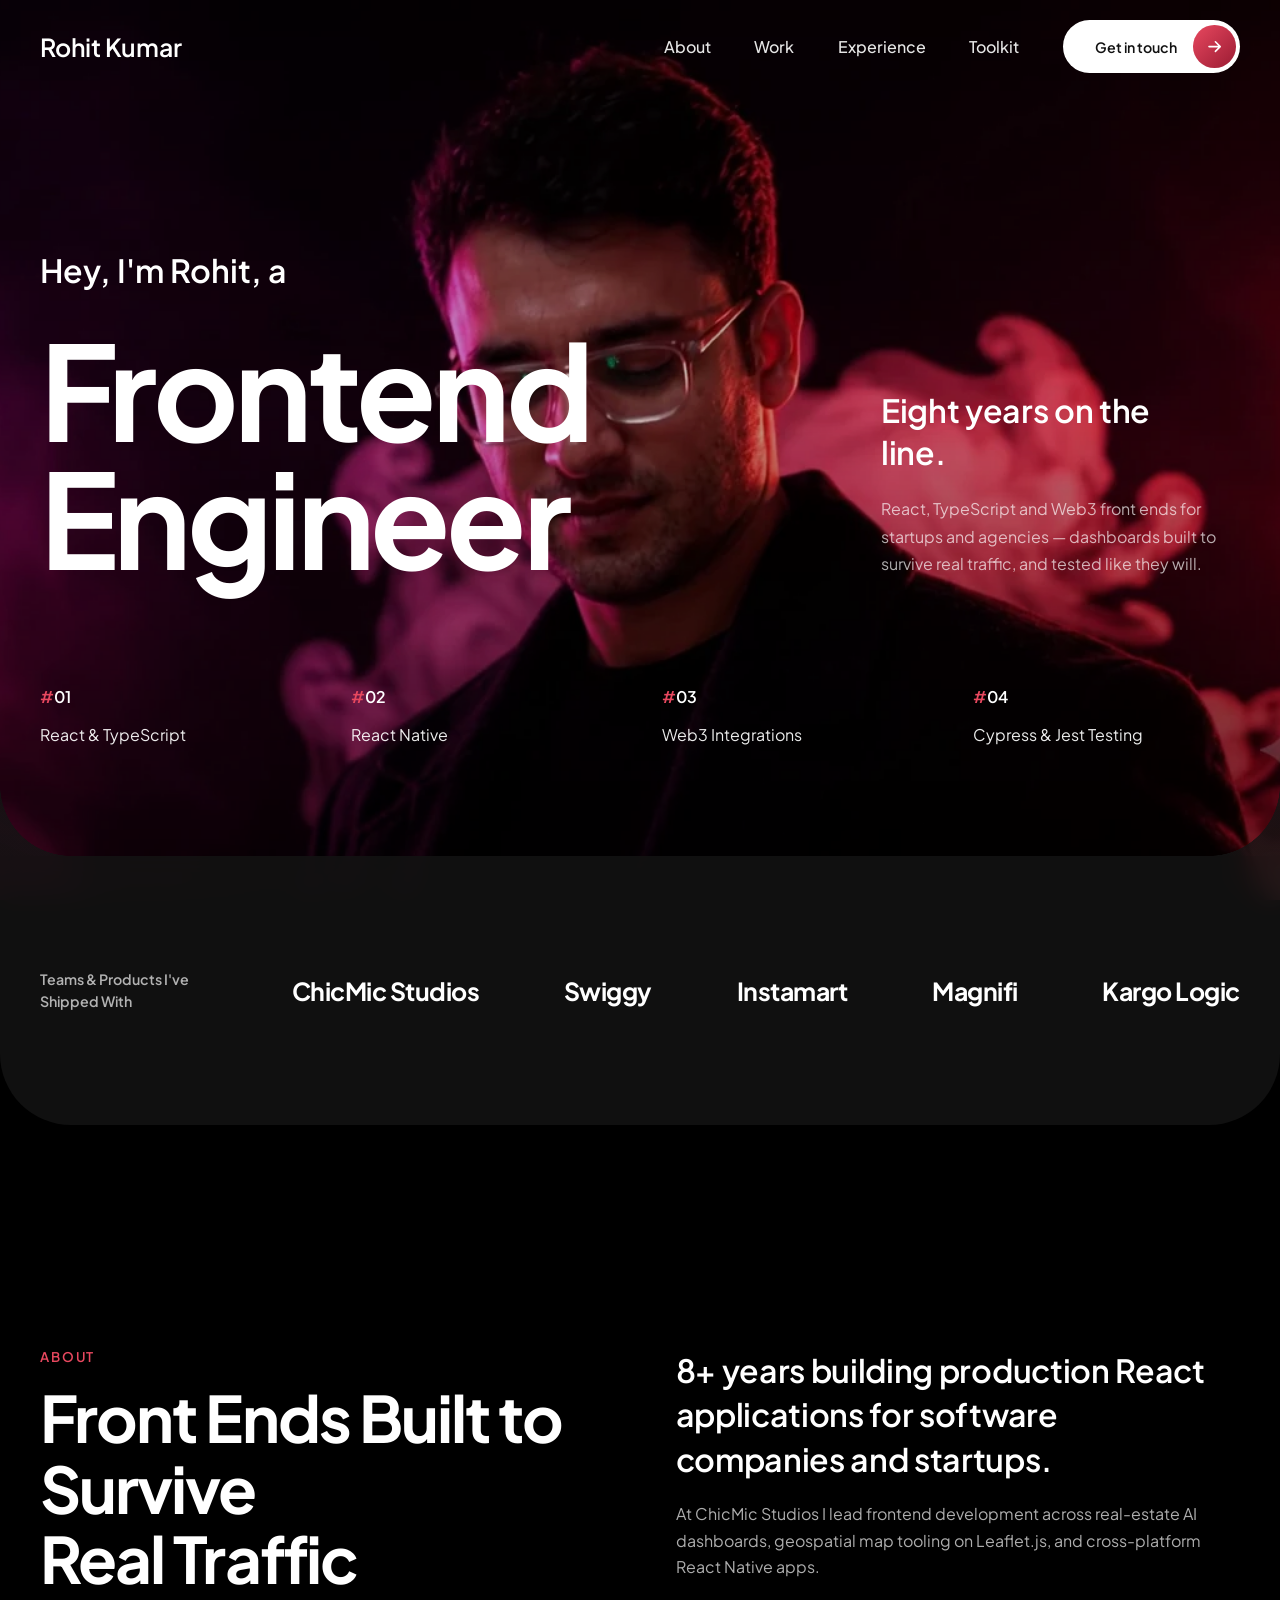
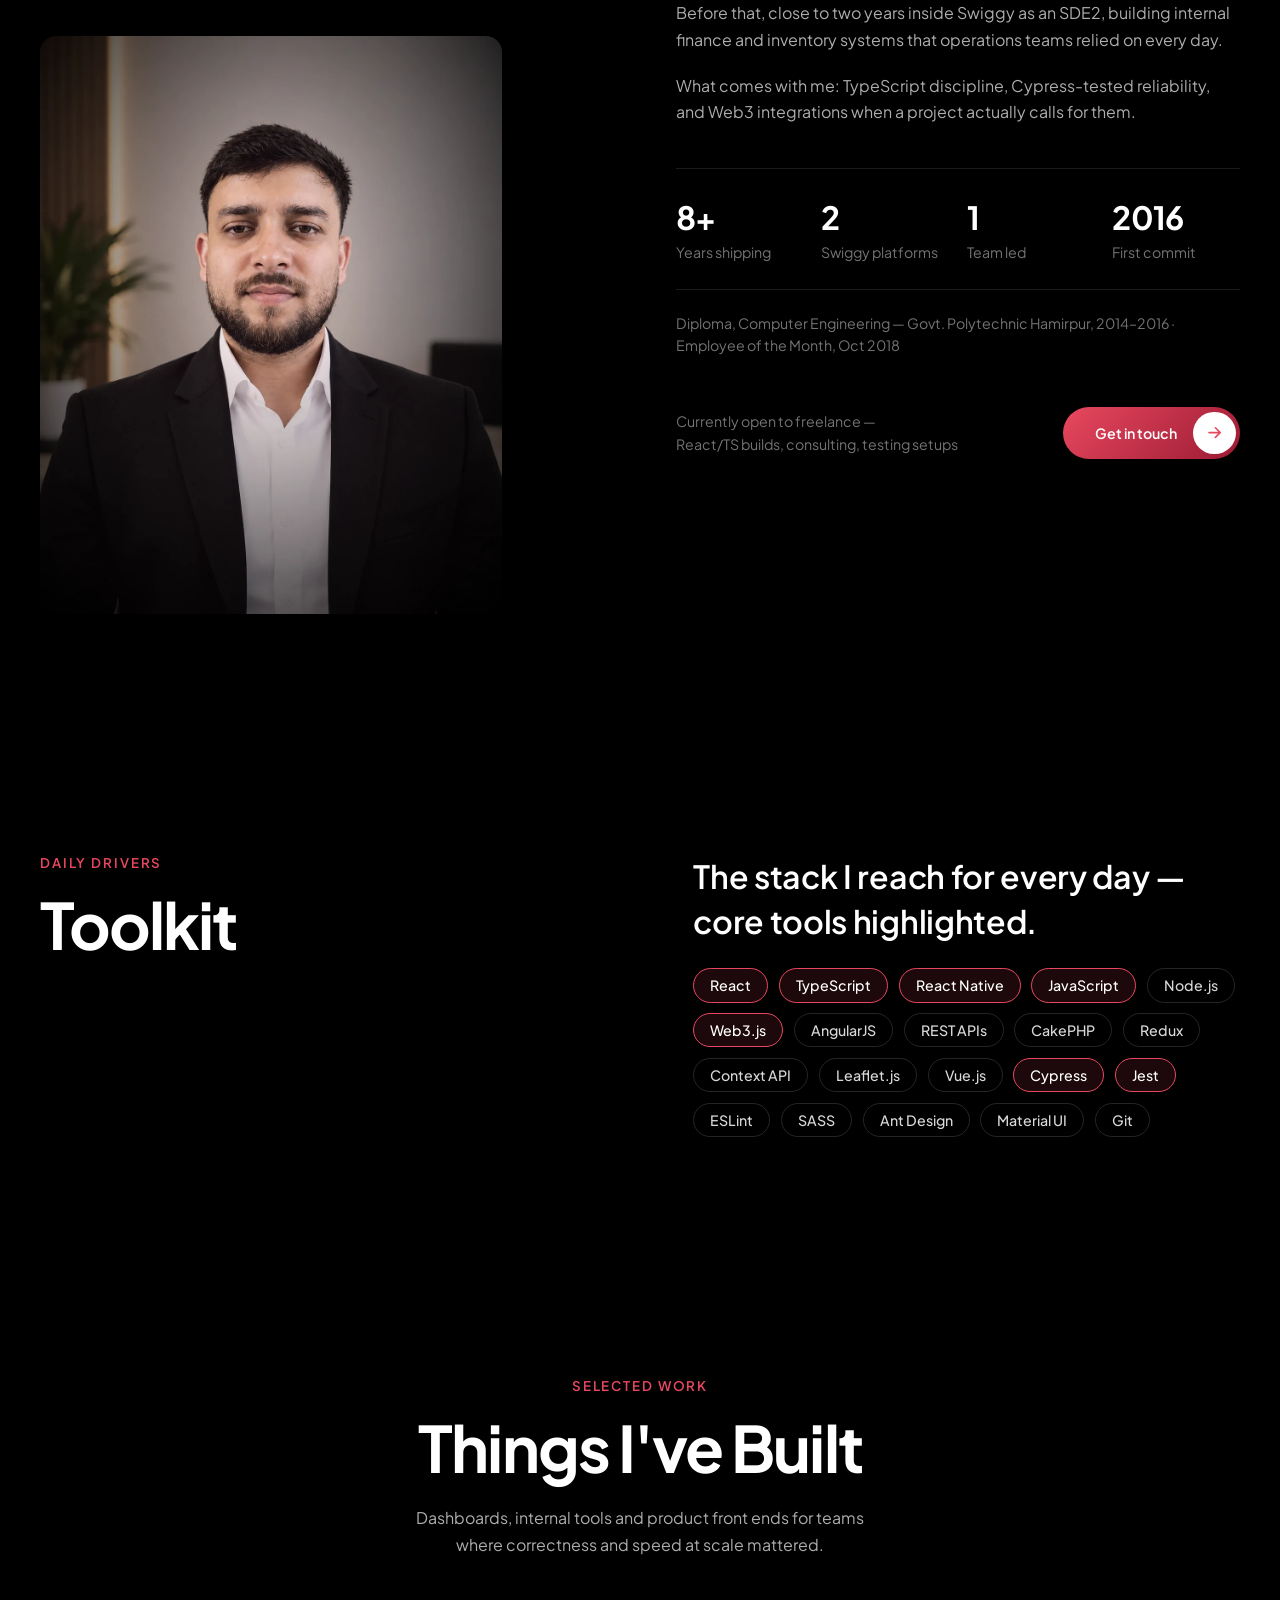
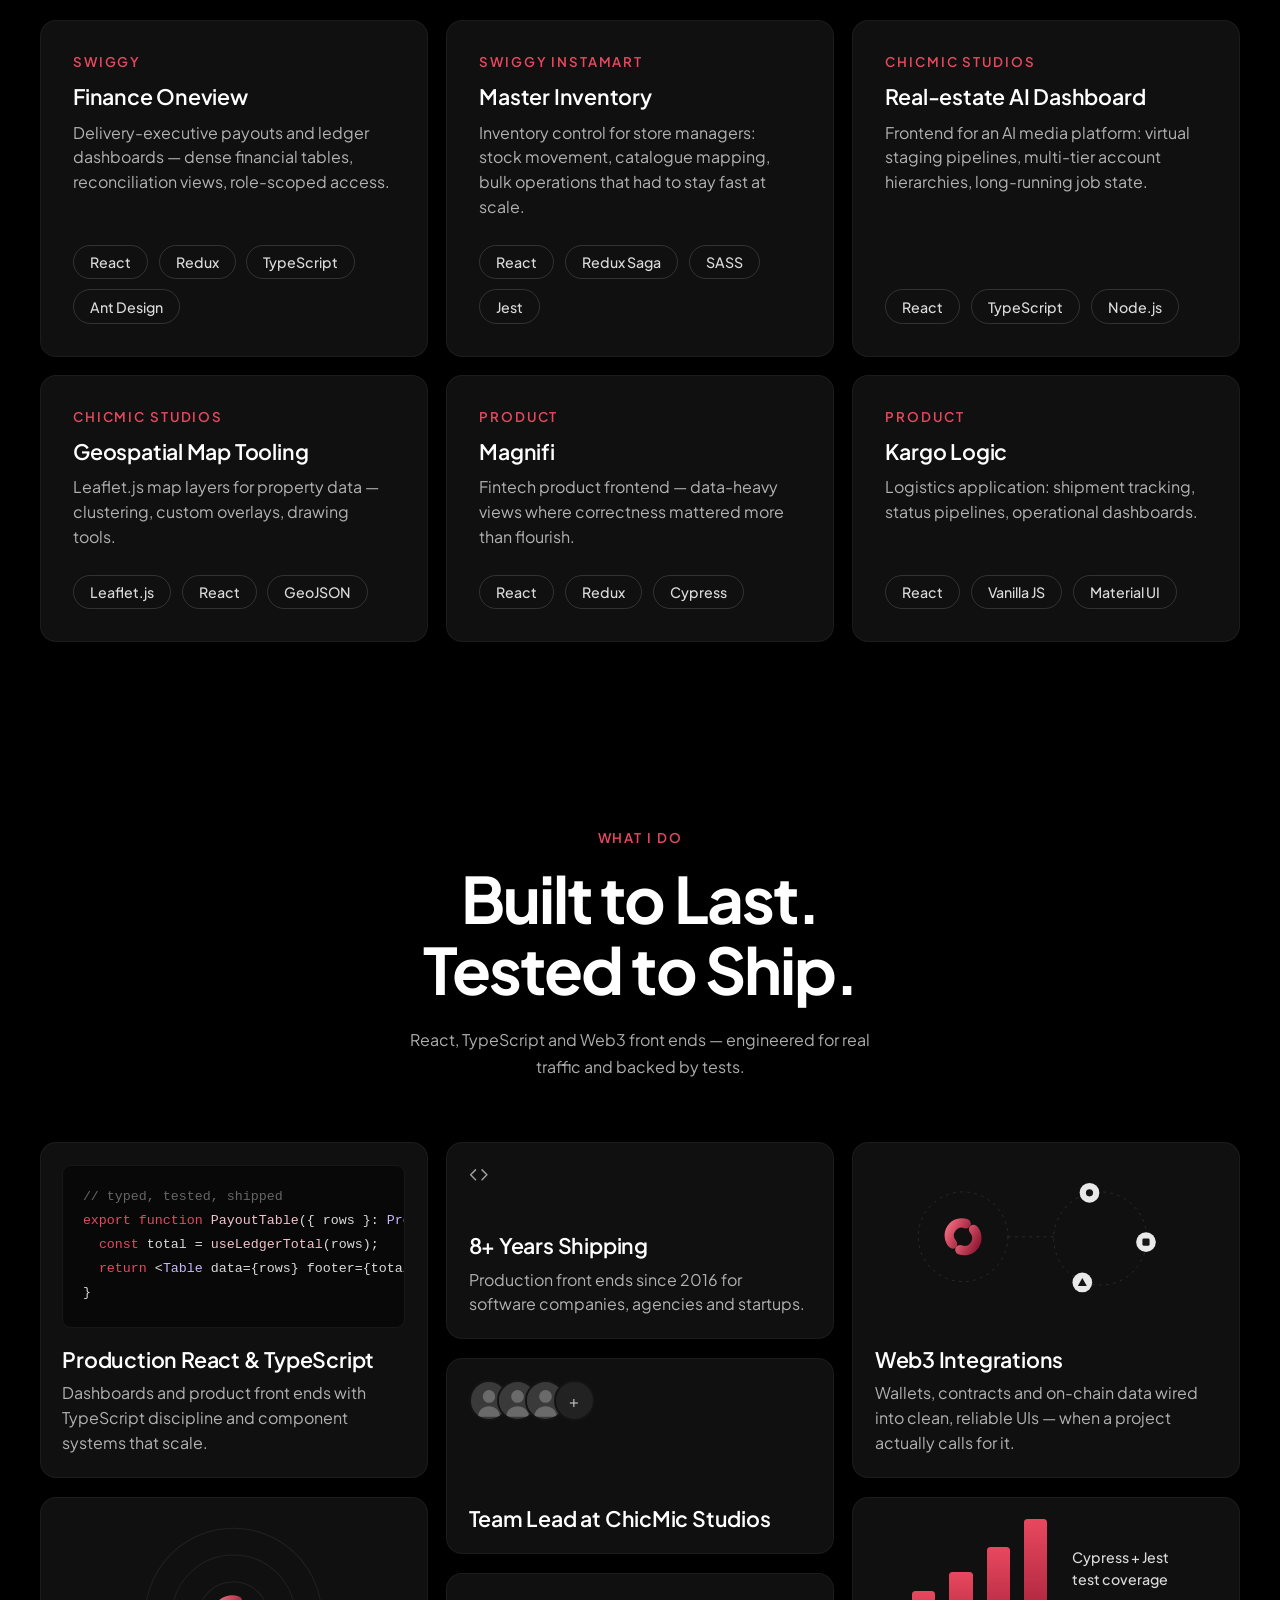
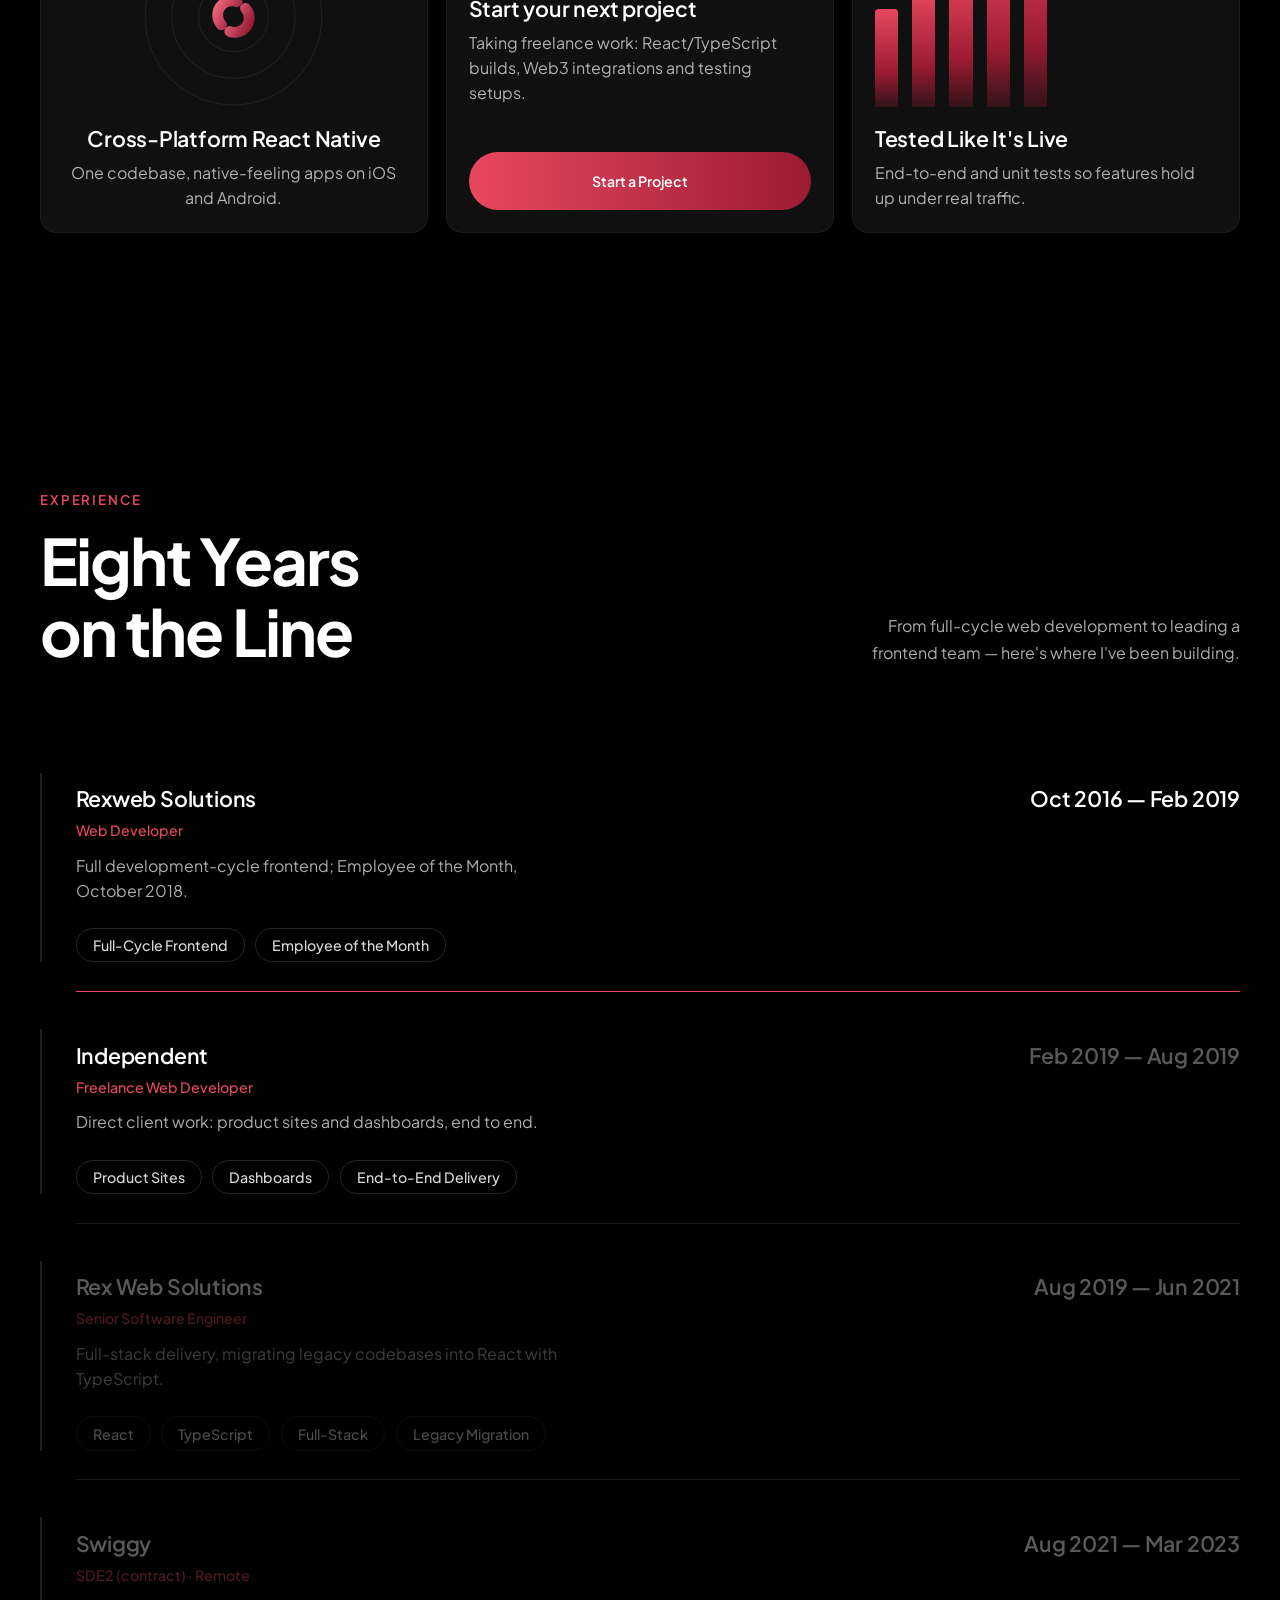
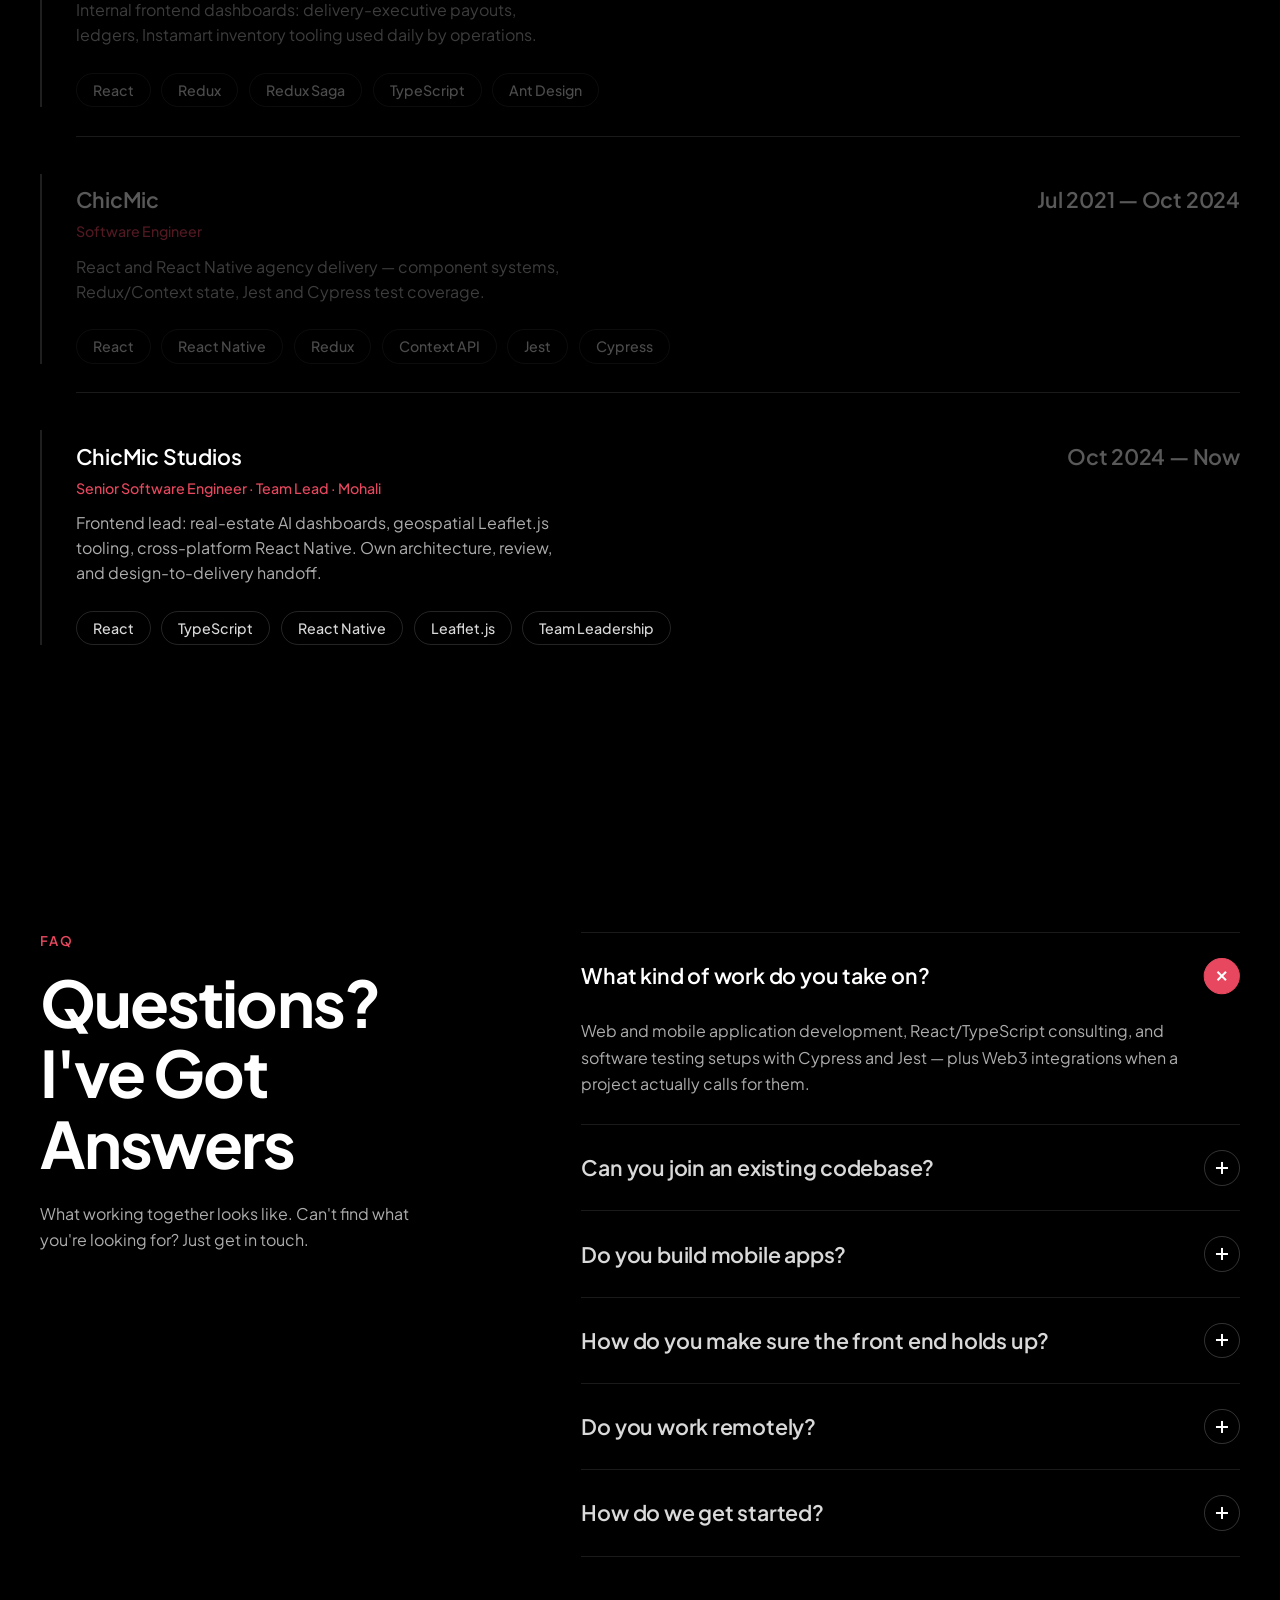
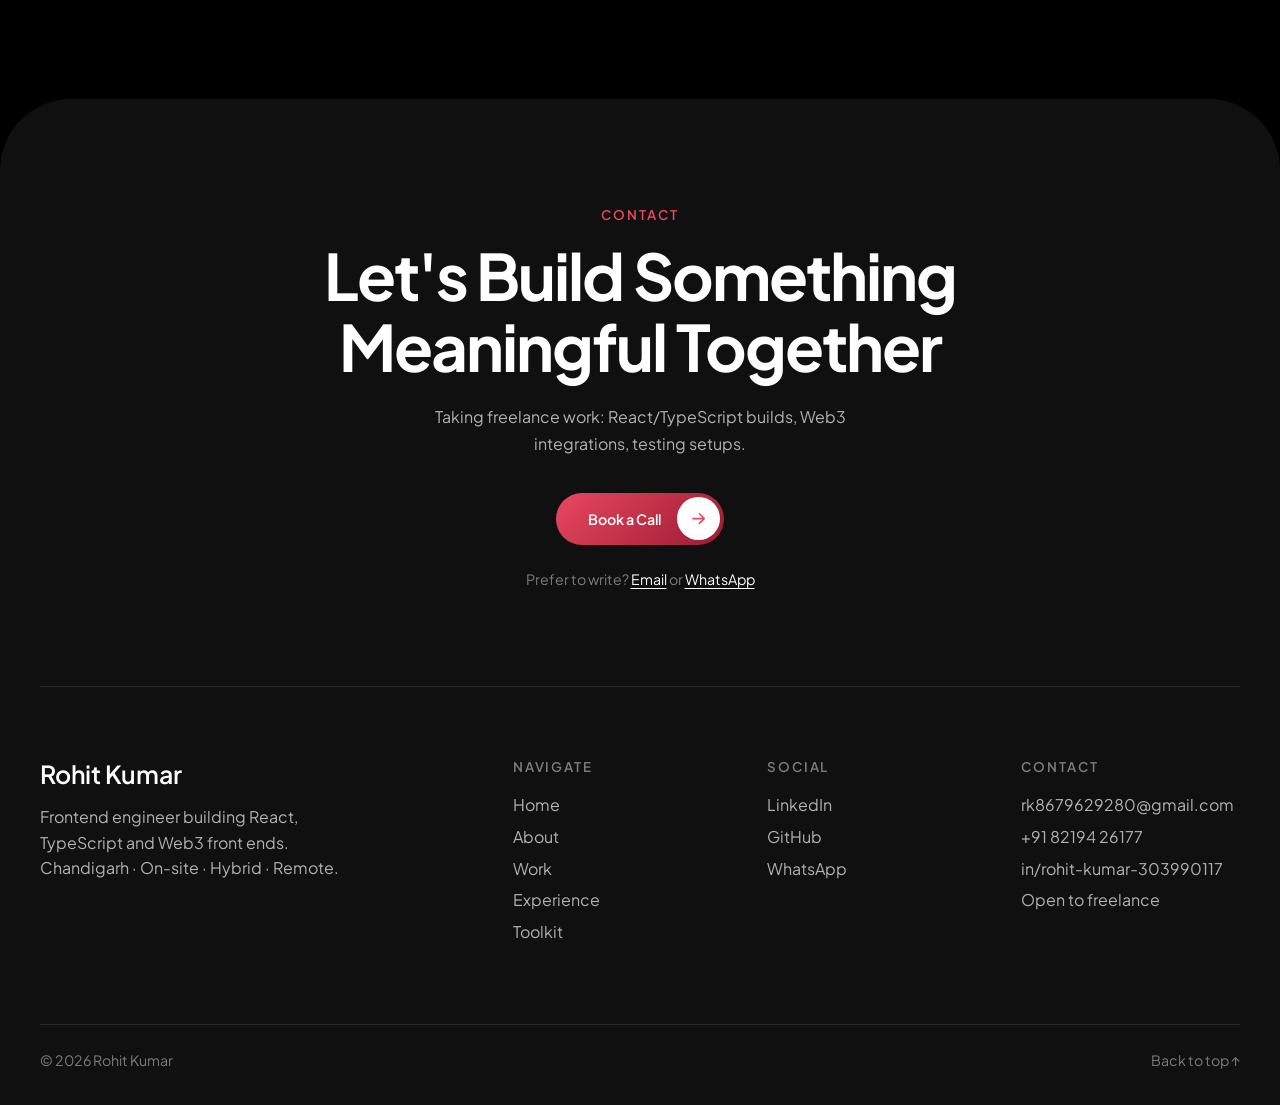
==== index.html @ 2e0613f6 "Portfolio site Co-Authored-By: Claude Opus 5.5 <noreply@anthropic.com>" ====
<!DOCTYPE html>
<html lang="en">
<head>
<meta charset="UTF-8">
<meta name="viewport" content="width=device-width, initial-scale=1.0">
<title>Rohit Kumar — Frontend Engineer</title>
<meta name="description" content="Rohit Kumar, frontend engineer with 8+ years building scalable React, TypeScript and Web3 web apps for startups and agencies. Open to freelance work.">
<link rel="preconnect" href="https://fonts.googleapis.com">
<link rel="preconnect" href="https://fonts.gstatic.com" crossorigin>
<link href="https://fonts.googleapis.com/css2?family=Plus+Jakarta+Sans:wght@400;500;600;700&display=swap" rel="stylesheet">
<link rel="stylesheet" href="style.css?v=2">
</head>
<body>

<canvas id="frame-canvas"></canvas>
<div class="bg-scrim"></div>

<main>

  <section class="hero" id="home">
    <header class="nav">
      <div class="logo">Rohit Kumar</div>
      <div class="nav-right">
        <nav class="nav-links" aria-label="Main navigation">
          <a href="#about">About</a>
          <a href="#work">Work</a>
          <a href="#experience">Experience</a>
          <a href="#toolkit">Toolkit</a>
        </nav>
        <a class="btn btn-light" href="#contact">
          Get in touch
          <span class="btn-icon"><svg viewBox="0 0 24 24"><path d="M5 12h14M13 6l6 6-6 6"/></svg></span>
        </a>
      </div>
    </header>

    <div class="hero-row">
      <div class="hero-heading">
        <p class="hero-hey">Hey, I'm Rohit, a</p>
        <h1>Frontend<br>Engineer</h1>
      </div>
      <div class="hero-tagline">
        <h2>Eight years on the line.</h2>
        <p>React, TypeScript and Web3 front ends for startups and agencies — dashboards built to survive real traffic, and tested like they will.</p>
      </div>
    </div>

    <div class="hero-stats">
      <div class="stat"><span class="num"><span class="hash">#</span>01</span><span class="label">React &amp; TypeScript</span></div>
      <div class="stat"><span class="num"><span class="hash">#</span>02</span><span class="label">React Native</span></div>
      <div class="stat"><span class="num"><span class="hash">#</span>03</span><span class="label">Web3 Integrations</span></div>
      <div class="stat"><span class="num"><span class="hash">#</span>04</span><span class="label">Cypress &amp; Jest Testing</span></div>
    </div>
  </section>

  <section class="trusted">
    <p class="trusted-label">Teams &amp; Products I've Shipped With</p>
    <div class="brand-list">
      <span class="brand">ChicMic Studios</span>
      <span class="brand">Swiggy</span>
      <span class="brand">Instamart</span>
      <span class="brand">Magnifi</span>
      <span class="brand">Kargo Logic</span>
    </div>
  </section>

  <section class="behind" id="about">
    <div class="behind-left">
      <p class="eyebrow">About</p>
      <h2 class="section-title">Front Ends Built to Survive<br>Real Traffic</h2>
      <img class="portrait" src="assets/portrait-about.webp" alt="Portrait of Rohit Kumar">
    </div>
    <div class="behind-right">
      <p class="behind-text">8+ years building production React applications for software companies and startups.</p>
      <div class="about-copy">
        <p>At ChicMic Studios I lead frontend development across real-estate AI dashboards, geospatial map tooling on Leaflet.js, and cross-platform React Native apps.</p>
        <p>Before that, close to two years inside Swiggy as an SDE2, building internal finance and inventory systems that operations teams relied on every day.</p>
        <p>What comes with me: TypeScript discipline, Cypress-tested reliability, and Web3 integrations when a project actually calls for them.</p>
      </div>

      <dl class="about-stats">
        <div><dt>8+</dt><dd>Years shipping</dd></div>
        <div><dt>2</dt><dd>Swiggy platforms</dd></div>
        <div><dt>1</dt><dd>Team led</dd></div>
        <div><dt>2016</dt><dd>First commit</dd></div>
      </dl>

      <p class="about-note">Diploma, Computer Engineering — Govt. Polytechnic Hamirpur, 2014–2016 · Employee of the Month, Oct 2018</p>

      <div class="behind-cta">
        <span>Currently open to freelance —<br>React/TS builds, consulting, testing setups</span>
        <a class="btn btn-accent" href="#contact">
          Get in touch
          <span class="btn-icon"><svg viewBox="0 0 24 24"><path d="M5 12h14M13 6l6 6-6 6"/></svg></span>
        </a>
      </div>
    </div>
  </section>

  <section class="designs" id="toolkit">
    <div class="designs-left">
      <p class="eyebrow">Daily Drivers</p>
      <h2 class="section-title">Toolkit</h2>
    </div>
    <div class="designs-right">
      <p class="behind-text">The stack I reach for every day — core tools highlighted.</p>
      <ul class="tags toolkit">
        <li class="core">React</li><li class="core">TypeScript</li><li class="core">React Native</li><li class="core">JavaScript</li><li>Node.js</li><li class="core">Web3.js</li><li>AngularJS</li><li>REST APIs</li><li>CakePHP</li>
        <li>Redux</li><li>Context API</li><li>Leaflet.js</li><li>Vue.js</li><li class="core">Cypress</li><li class="core">Jest</li>
        <li>ESLint</li><li>SASS</li><li>Ant Design</li><li>Material UI</li><li>Git</li>
      </ul>
    </div>
  </section>

  <section class="work" id="work">
    <div class="section-head">
      <p class="eyebrow">Selected Work</p>
      <h2 class="section-title">Things I've Built</h2>
      <p class="section-intro">Dashboards, internal tools and product front ends for teams where correctness and speed at scale mattered.</p>
    </div>

    <div class="work-grid">
      <article class="work-card">
        <p class="work-client">Swiggy</p>
        <h3>Finance Oneview</h3>
        <p>Delivery-executive payouts and ledger dashboards — dense financial tables, reconciliation views, role-scoped access.</p>
        <ul class="tags"><li>React</li><li>Redux</li><li>TypeScript</li><li>Ant Design</li></ul>
      </article>
      <article class="work-card">
        <p class="work-client">Swiggy Instamart</p>
        <h3>Master Inventory</h3>
        <p>Inventory control for store managers: stock movement, catalogue mapping, bulk operations that had to stay fast at scale.</p>
        <ul class="tags"><li>React</li><li>Redux Saga</li><li>SASS</li><li>Jest</li></ul>
      </article>
      <article class="work-card">
        <p class="work-client">ChicMic Studios</p>
        <h3>Real-estate AI Dashboard</h3>
        <p>Frontend for an AI media platform: virtual staging pipelines, multi-tier account hierarchies, long-running job state.</p>
        <ul class="tags"><li>React</li><li>TypeScript</li><li>Node.js</li></ul>
      </article>
      <article class="work-card">
        <p class="work-client">ChicMic Studios</p>
        <h3>Geospatial Map Tooling</h3>
        <p>Leaflet.js map layers for property data — clustering, custom overlays, drawing tools.</p>
        <ul class="tags"><li>Leaflet.js</li><li>React</li><li>GeoJSON</li></ul>
      </article>
      <article class="work-card">
        <p class="work-client">Product</p>
        <h3>Magnifi</h3>
        <p>Fintech product frontend — data-heavy views where correctness mattered more than flourish.</p>
        <ul class="tags"><li>React</li><li>Redux</li><li>Cypress</li></ul>
      </article>
      <article class="work-card">
        <p class="work-client">Product</p>
        <h3>Kargo Logic</h3>
        <p>Logistics application: shipment tracking, status pipelines, operational dashboards.</p>
        <ul class="tags"><li>React</li><li>Vanilla JS</li><li>Material UI</li></ul>
      </article>
    </div>
  </section>

  <section class="impact">
    <svg width="0" height="0" style="position:absolute" aria-hidden="true">
      <defs>
        <linearGradient id="mark-grad" x1="0" y1="0" x2="1" y2="1">
          <stop offset="0" stop-color="#f06a7e"/>
          <stop offset="1" stop-color="#8e1530"/>
        </linearGradient>
        <symbol id="mark" viewBox="0 0 48 48">
          <g fill="none" stroke="url(#mark-grad)" stroke-width="9" stroke-linecap="round" transform="rotate(-25 24 24)">
            <path d="M12 26A12 12 0 0 1 32 14"/>
            <path d="M36 22A12 12 0 0 1 16 34"/>
          </g>
        </symbol>
      </defs>
    </svg>

    <div class="impact-head">
      <p class="eyebrow">What I Do</p>
      <h2 class="section-title">Built to Last.<br>Tested to Ship.</h2>
      <p class="section-intro">React, TypeScript and Web3 front ends — engineered for real traffic and backed by tests.</p>
    </div>

    <div class="bento">
      <div class="bento-col">
        <article class="card">
          <pre class="code-block" aria-hidden="true"><code><span class="c-c">// typed, tested, shipped</span>
<span class="c-k">export function</span> <span class="c-f">PayoutTable</span>({ rows }: <span class="c-t">Props</span>) {
  <span class="c-k">const</span> total = <span class="c-f">useLedgerTotal</span>(rows);
  <span class="c-k">return</span> &lt;<span class="c-t">Table</span> data={rows} footer={total} /&gt;;
}</code></pre>
          <h3>Production React &amp; TypeScript</h3>
          <p>Dashboards and product front ends with TypeScript discipline and component systems that scale.</p>
        </article>
        <article class="card card-center">
          <svg class="card-graphic" viewBox="0 0 330 190" aria-hidden="true">
            <g fill="none" stroke="rgba(255,255,255,0.07)">
              <circle cx="165" cy="95" r="34"/>
              <circle cx="165" cy="95" r="60"/>
              <circle cx="165" cy="95" r="86"/>
            </g>
            <use href="#mark" x="137" y="67" width="56" height="56"/>
          </svg>
          <h3>Cross-Platform React Native</h3>
          <p>One codebase, native-feeling apps on iOS and Android.</p>
        </article>
      </div>

      <div class="bento-col">
        <article class="card card-projects">
          <svg class="card-icon" viewBox="0 0 24 24" aria-hidden="true"><path d="M8 6l-6 6 6 6M16 6l6 6-6 6"/></svg>
          <h3>8+ Years Shipping</h3>
          <p>Production front ends since 2016 for software companies, agencies and startups.</p>
        </article>
        <article class="card card-teams">
          <div class="avatars">
            <img src="assets/placeholder-avatar.svg" alt="">
            <img src="assets/placeholder-avatar.svg" alt="">
            <img src="assets/placeholder-avatar.svg" alt="">
            <span class="avatar-more">+</span>
          </div>
          <h3>Team Lead at ChicMic Studios</h3>
        </article>
        <article class="card card-cta">
          <h3>Start your next project</h3>
          <p>Taking freelance work: React/TypeScript builds, Web3 integrations and testing setups.</p>
          <a class="cta-btn" href="mailto:rk8679629280@gmail.com?subject=Project%20enquiry" data-calendly>Start a Project</a>
        </article>
      </div>

      <div class="bento-col">
        <article class="card">
          <svg class="card-graphic" viewBox="0 0 330 190" aria-hidden="true">
            <g fill="none" stroke="rgba(255,255,255,0.12)" stroke-dasharray="3 5">
              <circle cx="72" cy="80" r="50"/>
              <circle cx="225" cy="82" r="52"/>
              <path d="M122 80H173"/>
            </g>
            <use href="#mark" x="44" y="52" width="56" height="56"/>
            <g fill="#e9e9e9">
              <circle cx="213" cy="31" r="11"/>
              <circle cx="276" cy="86" r="11"/>
              <circle cx="205" cy="131" r="11"/>
            </g>
            <g fill="#151515">
              <circle cx="213" cy="31" r="4"/>
              <rect x="272" y="82" width="8" height="8" rx="1.5"/>
              <path d="M205 126l5 9h-10z"/>
            </g>
          </svg>
          <h3>Web3 Integrations</h3>
          <p>Wallets, contracts and on-chain data wired into clean, reliable UIs — when a project actually calls for it.</p>
        </article>
        <article class="card">
          <div class="chart">
            <div class="bars"><span></span><span></span><span></span><span></span><span></span></div>
            <p class="chart-stat">Cypress + Jest<br>test coverage</p>
          </div>
          <h3>Tested Like It's Live</h3>
          <p>End-to-end and unit tests so features hold up under real traffic.</p>
        </article>
      </div>
    </div>
  </section>

  <section class="process" id="experience">
    <div class="process-head">
      <div>
        <p class="eyebrow">Experience</p>
        <h2 class="section-title">Eight Years<br>on the Line</h2>
      </div>
      <p class="section-intro">From full-cycle web development to leading a frontend team — here's where I've been building.</p>
    </div>

    <div class="steps">
      <article class="step">
        <div class="step-inner">
          <div class="step-body">
            <h3>Rexweb Solutions</h3>
            <p class="step-role">Web Developer</p>
            <p>Full development-cycle frontend; Employee of the Month, October 2018.</p>
            <ul class="tags"><li>Full-Cycle Frontend</li><li>Employee of the Month</li></ul>
          </div>
          <p class="step-year">Oct 2016 — Feb 2019</p>
        </div>
      </article>

      <article class="step">
        <div class="step-inner">
          <div class="step-body">
            <h3>Independent</h3>
            <p class="step-role">Freelance Web Developer</p>
            <p>Direct client work: product sites and dashboards, end to end.</p>
            <ul class="tags"><li>Product Sites</li><li>Dashboards</li><li>End-to-End Delivery</li></ul>
          </div>
          <p class="step-year">Feb 2019 — Aug 2019</p>
        </div>
      </article>

      <article class="step">
        <div class="step-inner">
          <div class="step-body">
            <h3>Rex Web Solutions</h3>
            <p class="step-role">Senior Software Engineer</p>
            <p>Full-stack delivery, migrating legacy codebases into React with TypeScript.</p>
            <ul class="tags"><li>React</li><li>TypeScript</li><li>Full-Stack</li><li>Legacy Migration</li></ul>
          </div>
          <p class="step-year">Aug 2019 — Jun 2021</p>
        </div>
      </article>

      <article class="step">
        <div class="step-inner">
          <div class="step-body">
            <h3>Swiggy</h3>
            <p class="step-role">SDE2 (contract) · Remote</p>
            <p>Internal frontend dashboards: delivery-executive payouts, ledgers, Instamart inventory tooling used daily by operations.</p>
            <ul class="tags"><li>React</li><li>Redux</li><li>Redux Saga</li><li>TypeScript</li><li>Ant Design</li></ul>
          </div>
          <p class="step-year">Aug 2021 — Mar 2023</p>
        </div>
      </article>

      <article class="step">
        <div class="step-inner">
          <div class="step-body">
            <h3>ChicMic</h3>
            <p class="step-role">Software Engineer</p>
            <p>React and React Native agency delivery — component systems, Redux/Context state, Jest and Cypress test coverage.</p>
            <ul class="tags"><li>React</li><li>React Native</li><li>Redux</li><li>Context API</li><li>Jest</li><li>Cypress</li></ul>
          </div>
          <p class="step-year">Jul 2021 — Oct 2024</p>
        </div>
      </article>

      <article class="step">
        <div class="step-inner">
          <div class="step-body">
            <h3>ChicMic Studios</h3>
            <p class="step-role">Senior Software Engineer · Team Lead · Mohali</p>
            <p>Frontend lead: real-estate AI dashboards, geospatial Leaflet.js tooling, cross-platform React Native. Own architecture, review, and design-to-delivery handoff.</p>
            <ul class="tags"><li>React</li><li>TypeScript</li><li>React Native</li><li>Leaflet.js</li><li>Team Leadership</li></ul>
          </div>
          <p class="step-year">Oct 2024 — Now</p>
        </div>
      </article>
    </div>
  </section>

  <!-- Hidden until real client quotes are available: remove the "hidden" attribute and replace the placeholder quotes. -->
  <section class="testimonials" id="testimonials" hidden>
    <div class="section-head">
      <p class="eyebrow">Testimonials</p>
      <h2 class="section-title">What Clients Say</h2>
      <p class="section-intro">Words from the teams and founders I've built with.</p>
    </div>

    <div class="quote-grid">
      <figure class="quote-card">
        <svg class="quote-mark" viewBox="0 0 40 32" aria-hidden="true"><path d="M0 32V19C0 8 6 1.5 16 0l1.6 4.4C12 6 9.6 9.6 9.4 14H16v18zm22 0V19C22 8 28 1.5 38 0l1.6 4.4C34 6 31.6 9.6 31.4 14H38v18z"/></svg>
        <blockquote><p>Client quote goes here.</p></blockquote>
        <figcaption>
          <img src="assets/placeholder-avatar.svg" alt="">
          <div><strong>Client Name</strong><span>Role, Company</span></div>
        </figcaption>
      </figure>
      <figure class="quote-card">
        <svg class="quote-mark" viewBox="0 0 40 32" aria-hidden="true"><path d="M0 32V19C0 8 6 1.5 16 0l1.6 4.4C12 6 9.6 9.6 9.4 14H16v18zm22 0V19C22 8 28 1.5 38 0l1.6 4.4C34 6 31.6 9.6 31.4 14H38v18z"/></svg>
        <blockquote><p>Client quote goes here.</p></blockquote>
        <figcaption>
          <img src="assets/placeholder-avatar.svg" alt="">
          <div><strong>Client Name</strong><span>Role, Company</span></div>
        </figcaption>
      </figure>
      <figure class="quote-card">
        <svg class="quote-mark" viewBox="0 0 40 32" aria-hidden="true"><path d="M0 32V19C0 8 6 1.5 16 0l1.6 4.4C12 6 9.6 9.6 9.4 14H16v18zm22 0V19C22 8 28 1.5 38 0l1.6 4.4C34 6 31.6 9.6 31.4 14H38v18z"/></svg>
        <blockquote><p>Client quote goes here.</p></blockquote>
        <figcaption>
          <img src="assets/placeholder-avatar.svg" alt="">
          <div><strong>Client Name</strong><span>Role, Company</span></div>
        </figcaption>
      </figure>
    </div>
  </section>

  <section class="faq" id="faq">
    <div class="faq-head">
      <p class="eyebrow">FAQ</p>
      <h2 class="section-title">Questions?<br>I've Got Answers</h2>
      <p class="section-intro">What working together looks like. Can't find what you're looking for? Just get in touch.</p>
    </div>

    <div class="faq-list">
      <details class="faq-item" name="faq" open>
        <summary>What kind of work do you take on?<span class="faq-icon" aria-hidden="true"></span></summary>
        <div class="faq-answer"><p>Web and mobile application development, React/TypeScript consulting, and software testing setups with Cypress and Jest — plus Web3 integrations when a project actually calls for them.</p></div>
      </details>
      <details class="faq-item" name="faq">
        <summary>Can you join an existing codebase?<span class="faq-icon" aria-hidden="true"></span></summary>
        <div class="faq-answer"><p>Yes. Much of my work has been inside established products at Swiggy and ChicMic, and I've migrated legacy codebases into React with TypeScript.</p></div>
      </details>
      <details class="faq-item" name="faq">
        <summary>Do you build mobile apps?<span class="faq-icon" aria-hidden="true"></span></summary>
        <div class="faq-answer"><p>Yes — cross-platform React Native apps, sharing logic and patterns with the web front end where it makes sense.</p></div>
      </details>
      <details class="faq-item" name="faq">
        <summary>How do you make sure the front end holds up?<span class="faq-icon" aria-hidden="true"></span></summary>
        <div class="faq-answer"><p>TypeScript from the start, Cypress end-to-end and Jest unit tests on the paths that matter, and code review on everything that ships.</p></div>
      </details>
      <details class="faq-item" name="faq">
        <summary>Do you work remotely?<span class="faq-icon" aria-hidden="true"></span></summary>
        <div class="faq-answer"><p>Yes. I'm based in Chandigarh, India, and open to on-site, hybrid or remote work with teams and clients across time zones.</p></div>
      </details>
      <details class="faq-item" name="faq">
        <summary>How do we get started?<span class="faq-icon" aria-hidden="true"></span></summary>
        <div class="faq-answer"><p>Send a short brief by email, WhatsApp or LinkedIn — what you're building, your timeline and your stack — and I'll get back to you to talk it through. Or book a call directly.</p></div>
      </details>
    </div>
  </section>

</main>

<footer class="footer" id="contact">
  <div class="footer-cta">
    <p class="eyebrow">Contact</p>
    <h2 class="section-title">Let's Build Something<br>Meaningful Together</h2>
    <p class="section-intro">Taking freelance work: React/TypeScript builds, Web3 integrations, testing setups.</p>
    <a class="btn btn-accent" href="mailto:rk8679629280@gmail.com?subject=Project%20enquiry" data-calendly>
      Book a Call
      <span class="btn-icon"><svg viewBox="0 0 24 24"><path d="M5 12h14M13 6l6 6-6 6"/></svg></span>
    </a>
    <p class="cta-alt">Prefer to write? <a href="mailto:rk8679629280@gmail.com?subject=Project%20enquiry">Email</a> or <a href="https://wa.me/918219426177?text=Hi%20Rohit%2C%20I%27d%20like%20to%20discuss%20a%20project." target="_blank" rel="noopener">WhatsApp</a></p>
  </div>

  <div class="footer-grid">
    <div class="footer-brand">
      <div class="logo">Rohit Kumar</div>
      <p>Frontend engineer building React, TypeScript and Web3 front ends. Chandigarh · On-site · Hybrid · Remote.</p>
    </div>
    <nav class="footer-col" aria-label="Footer navigation">
      <p class="footer-label">Navigate</p>
      <a href="#home">Home</a>
      <a href="#about">About</a>
      <a href="#work">Work</a>
      <a href="#experience">Experience</a>
      <a href="#toolkit">Toolkit</a>
    </nav>
    <div class="footer-col">
      <p class="footer-label">Social</p>
      <a href="https://www.linkedin.com/in/rohit-kumar-303990117" target="_blank" rel="noopener">LinkedIn</a>
      <a href="https://github.com/programmeroo7" target="_blank" rel="noopener">GitHub</a>
      <a href="https://wa.me/918219426177?text=Hi%20Rohit%2C%20I%27d%20like%20to%20discuss%20a%20project." target="_blank" rel="noopener">WhatsApp</a>
    </div>
    <div class="footer-col">
      <p class="footer-label">Contact</p>
      <a href="mailto:rk8679629280@gmail.com">rk8679629280@gmail.com</a>
      <a href="tel:+918219426177">+91 82194 26177</a>
      <a href="https://www.linkedin.com/in/rohit-kumar-303990117" target="_blank" rel="noopener">in/rohit-kumar-303990117</a>
      <span>Open to freelance</span>
    </div>
  </div>

  <div class="footer-bottom">
    <span>&copy; 2026 Rohit Kumar</span>
    <a href="#home">Back to top &uarr;</a>
  </div>
</footer>

<link href="https://assets.calendly.com/assets/external/widget.css" rel="stylesheet">
<script src="https://assets.calendly.com/assets/external/widget.js" async></script>
<script src="script.js?v=2"></script>
</body>
</html>
---- style.css ----
/* All sizes are the reference design's pixel values (1440 x 963 hero),
   multiplied by --u so the layout keeps the design's proportions and the
   hero always fits one screen. */
:root {
  --u: min(calc(100vw / 1440), calc(100vh / 963));
  --accent: #e8485f;
  --accent-deep: #9b1b33;
  --accent-ink: #ffffff;
  --panel: rgba(20, 20, 20, 0.82);
  --pad: calc(45 * var(--u));

  /* type scale: every text element uses one of these */
  --fs-display: calc(148 * var(--u));
  --fs-h2: calc(72 * var(--u));
  --fs-lead: calc(36 * var(--u));
  --fs-h3: max(17px, calc(24 * var(--u)));
  --fs-body: max(14px, calc(18 * var(--u)));
  --fs-small: max(13px, calc(16 * var(--u)));
  --fs-eyebrow: max(12px, calc(15 * var(--u)));
  --text-body: rgba(255, 255, 255, 0.68);
  --text-muted: rgba(255, 255, 255, 0.45);
}

* {
  margin: 0;
  padding: 0;
  box-sizing: border-box;
}

html {
  background: #000;
}

body {
  overflow-x: hidden;
  color: #fff;
  font-family: "Plus Jakarta Sans", "Segoe UI", Arial, sans-serif;
  -webkit-font-smoothing: antialiased;
}

a {
  color: inherit;
  text-decoration: none;
}

/* ---------- scroll-scrubbing background ---------- */

#frame-canvas {
  position: fixed;
  top: 0;
  left: 0;
  display: block;
  width: 100vw;
  height: 100vh;
  z-index: -2;
  opacity: 0;
  transition: opacity 0.4s ease;
}

#frame-canvas.ready {
  opacity: 1;
}

.bg-scrim {
  position: fixed;
  inset: 0;
  z-index: -1;
  background: linear-gradient(180deg, rgba(0, 0, 0, 0.35) 0%, rgba(0, 0, 0, 0.2) 45%, rgba(0, 0, 0, 0.6) 100%);
  pointer-events: none;
}

/* ---------- buttons ---------- */

.btn {
  display: inline-flex;
  align-items: center;
  gap: calc(18 * var(--u));
  height: calc(59 * var(--u));
  padding: 0 calc(5 * var(--u)) 0 calc(36 * var(--u));
  border-radius: 999px;
  font-size: var(--fs-small);
  font-weight: 600;
  white-space: nowrap;
}

.btn-icon {
  display: flex;
  align-items: center;
  justify-content: center;
  width: calc(48 * var(--u));
  height: calc(48 * var(--u));
  border-radius: 50%;
}

.btn-icon svg {
  width: 45%;
  height: 45%;
  fill: none;
  stroke-width: 2;
  stroke-linecap: round;
  stroke-linejoin: round;
}

.btn-light {
  background: #fff;
  color: #111;
}

.btn-light .btn-icon {
  background: linear-gradient(135deg, var(--accent), var(--accent-deep));
}

.btn-light .btn-icon svg {
  stroke: var(--accent-ink);
}

.btn-accent {
  background: linear-gradient(135deg, var(--accent), var(--accent-deep));
  color: var(--accent-ink);
}

.btn-accent .btn-icon {
  background: var(--accent-ink);
}

.btn-accent .btn-icon svg {
  stroke: var(--accent);
}

/* ---------- shared type ---------- */

.eyebrow {
  font-size: var(--fs-eyebrow);
  font-weight: 600;
  letter-spacing: 0.14em;
  text-transform: uppercase;
  color: var(--accent);
  margin-bottom: calc(20 * var(--u));
}

.section-title {
  font-size: var(--fs-h2);
  font-weight: 700;
  line-height: 1.1;
  letter-spacing: -0.03em;
  color: #fff;
}

.section-intro {
  font-size: var(--fs-body);
  line-height: 1.65;
  color: var(--text-body);
}

/* ---------- hero ---------- */

.hero {
  position: relative;
  height: calc(963 * var(--u));
  padding: calc(23 * var(--u)) var(--pad) calc(124 * var(--u));
  display: flex;
  flex-direction: column;
}

/* concave fills outside the hero's rounded bottom corners, same colour as the trusted panel */
.hero::before,
.hero::after {
  content: "";
  position: absolute;
  bottom: 0;
  width: calc(80 * var(--u));
  height: calc(80 * var(--u));
}

.hero::before {
  left: 0;
  background: radial-gradient(circle at 100% 0, transparent calc(80 * var(--u) - 0.5px), var(--panel) calc(80 * var(--u)));
}

.hero::after {
  right: 0;
  background: radial-gradient(circle at 0 0, transparent calc(80 * var(--u) - 0.5px), var(--panel) calc(80 * var(--u)));
}

.nav {
  display: flex;
  align-items: center;
  justify-content: space-between;
}

.logo {
  font-size: max(18px, calc(28 * var(--u)));
  font-weight: 600;
  letter-spacing: -0.01em;
}

.nav-right {
  display: flex;
  align-items: center;
  gap: calc(49 * var(--u));
}

.nav-links {
  display: flex;
  gap: calc(49 * var(--u));
}

.nav-links a {
  font-size: var(--fs-body);
  font-weight: 500;
  color: rgba(255, 255, 255, 0.9);
}

.hero-row {
  margin-top: auto;
  display: grid;
  grid-template-columns: 946fr 404fr;
  align-items: end;
}

.hero-hey {
  font-size: var(--fs-lead);
  font-weight: 600;
  margin-bottom: calc(40 * var(--u));
}

.hero-heading h1 {
  font-size: var(--fs-display);
  font-weight: 700;
  line-height: 0.97;
  letter-spacing: -0.035em;
}

.hero-tagline {
  padding-bottom: calc(4 * var(--u));
}

.hero-tagline h2 {
  font-size: var(--fs-lead);
  font-weight: 600;
  line-height: 1.33;
  letter-spacing: -0.01em;
  max-width: calc(370 * var(--u));
  margin-bottom: calc(24 * var(--u));
}

.hero-tagline p {
  font-size: var(--fs-body);
  line-height: 1.7;
  color: var(--text-body);
  max-width: calc(380 * var(--u));
}

.hero-stats {
  margin-top: calc(118 * var(--u));
  display: grid;
  grid-template-columns: repeat(4, 1fr);
  column-gap: calc(50 * var(--u));
}

.stat {
  display: flex;
  flex-direction: column;
  gap: calc(16 * var(--u));
  font-size: var(--fs-body);
  line-height: calc(26 * var(--u));
}

.stat .num {
  font-weight: 600;
}

.stat .hash {
  color: var(--accent);
}

.stat .label {
  color: rgba(255, 255, 255, 0.92);
}

/* ---------- trusted ---------- */

.trusted {
  height: calc(303 * var(--u));
  padding: 0 var(--pad);
  display: grid;
  grid-template-columns: 283fr 1067fr;
  align-items: center;
  background: var(--panel);
  backdrop-filter: blur(12px);
  -webkit-backdrop-filter: blur(12px);
  border-radius: 0 0 calc(80 * var(--u)) calc(80 * var(--u));
}

.trusted-label {
  max-width: calc(185 * var(--u));
  font-size: var(--fs-small);
  font-weight: 600;
  line-height: 1.5;
  color: var(--text-body);
}

.brand-list {
  display: flex;
  justify-content: space-between;
  align-items: center;
  gap: calc(40 * var(--u));
}

.brand {
  display: flex;
  align-items: center;
  gap: calc(11 * var(--u));
  font-size: calc(28 * var(--u));
  font-weight: 700;
  letter-spacing: -0.02em;
  white-space: nowrap;
}

/* ---------- behind the designs ---------- */

.behind {
  padding: calc(250 * var(--u)) var(--pad) calc(120 * var(--u));
  display: grid;
  grid-template-columns: 1fr 1fr;
  column-gap: calc(80 * var(--u));
  align-items: stretch;
}

.behind-left {
  display: flex;
  flex-direction: column;
}

.behind-text {
  max-width: calc(600 * var(--u));
  font-size: var(--fs-lead);
  font-weight: 600;
  line-height: 1.4;
  letter-spacing: -0.01em;
}

.behind-cta {
  margin-top: calc(56 * var(--u));
  display: flex;
  align-items: center;
  justify-content: space-between;
  gap: calc(20 * var(--u));
}

.behind-cta span {
  font-size: var(--fs-small);
  line-height: 1.6;
  color: var(--text-muted);
}

.portrait {
  display: block;
  width: 100%;
  max-width: calc(520 * var(--u));
  aspect-ratio: 4 / 5;
  margin-top: calc(48 * var(--u));
  object-fit: cover;
  object-position: center 20%;
  border-radius: calc(18 * var(--u));
}

.about-copy p {
  margin-top: calc(22 * var(--u));
  font-size: var(--fs-body);
  line-height: 1.65;
  color: var(--text-body);
}

.about-stats {
  display: grid;
  grid-template-columns: repeat(4, 1fr);
  gap: calc(20 * var(--u));
  margin-top: calc(48 * var(--u));
  padding: calc(32 * var(--u)) 0;
  border-top: 1px solid rgba(255, 255, 255, 0.1);
  border-bottom: 1px solid rgba(255, 255, 255, 0.1);
}

.about-stats dt {
  font-size: var(--fs-lead);
  font-weight: 700;
  letter-spacing: -0.02em;
}

.about-stats dd {
  margin-top: calc(6 * var(--u));
  font-size: var(--fs-small);
  color: var(--text-muted);
}

.about-note {
  margin-top: calc(24 * var(--u));
  font-size: var(--fs-small);
  line-height: 1.6;
  color: var(--text-muted);
}

/* ---------- behind the designs + gallery ---------- */

.designs {
  padding: calc(150 * var(--u)) var(--pad) calc(120 * var(--u));
  display: grid;
  grid-template-columns: 735fr 615fr;
  align-items: start;
}

.toolkit li.core {
  border-color: var(--accent);
  color: #fff;
  background: rgba(232, 72, 95, 0.12);
}

/* ---------- work ---------- */

.work {
  padding: calc(150 * var(--u)) var(--pad) calc(60 * var(--u));
}

.work-grid {
  display: grid;
  grid-template-columns: repeat(3, 1fr);
  gap: calc(21 * var(--u));
}

.work-card {
  display: flex;
  flex-direction: column;
  padding: calc(36 * var(--u));
  border-radius: calc(18 * var(--u));
  background: var(--panel);
  border: 1px solid rgba(255, 255, 255, 0.05);
  backdrop-filter: blur(12px);
  -webkit-backdrop-filter: blur(12px);
  transition: border-color 0.3s ease, transform 0.3s ease;
}

.work-card:hover {
  border-color: rgba(232, 72, 95, 0.45);
  transform: translateY(-4px);
}

.work-client {
  font-size: var(--fs-eyebrow);
  font-weight: 600;
  letter-spacing: 0.14em;
  text-transform: uppercase;
  color: var(--accent);
}

.work-card h3 {
  margin-top: calc(14 * var(--u));
  font-size: var(--fs-h3);
  font-weight: 600;
  letter-spacing: -0.01em;
}

.work-card > p:not(.work-client) {
  margin-top: calc(12 * var(--u));
  font-size: var(--fs-body);
  line-height: 1.55;
  color: var(--text-body);
}

.work-card .tags {
  margin-top: auto;
  padding-top: calc(28 * var(--u));
}

/* ---------- impact (bento) ---------- */

.impact {
  padding: calc(150 * var(--u)) var(--pad) calc(140 * var(--u));
}

.impact-head {
  text-align: center;
  margin-bottom: calc(70 * var(--u));
}

.impact-head .section-intro {
  max-width: calc(520 * var(--u));
  margin: calc(26 * var(--u)) auto 0;
}

.bento {
  min-height: calc(664 * var(--u));
  display: grid;
  grid-template-columns: repeat(3, 1fr);
  gap: calc(21 * var(--u));
}

.bento-col {
  display: flex;
  flex-direction: column;
  gap: calc(21 * var(--u));
  min-height: 0;
  min-width: 0;
}

.card {
  flex: 1;
  min-height: 0;
  display: flex;
  flex-direction: column;
  padding: calc(24 * var(--u));
  border-radius: calc(18 * var(--u));
  background: var(--panel);
  border: 1px solid rgba(255, 255, 255, 0.05);
  backdrop-filter: blur(12px);
  -webkit-backdrop-filter: blur(12px);
}

.card h3 {
  margin-top: auto;
  font-size: var(--fs-h3);
  font-weight: 600;
  letter-spacing: -0.01em;
}

.card p {
  margin-top: calc(10 * var(--u));
  font-size: var(--fs-body);
  line-height: 1.55;
  color: var(--text-body);
}

.card-media {
  flex: 1;
  min-height: 0;
  margin-bottom: calc(20 * var(--u));
  border-radius: calc(10 * var(--u));
  overflow: hidden;
}

.card-media img {
  display: block;
  width: 100%;
  height: 100%;
  object-fit: cover;
}

.code-block {
  flex: 1;
  min-height: 0;
  margin-bottom: calc(20 * var(--u));
  padding: calc(22 * var(--u));
  overflow: hidden;
  border-radius: calc(10 * var(--u));
  background: rgba(0, 0, 0, 0.45);
  border: 1px solid rgba(255, 255, 255, 0.06);
  font-family: "Cascadia Code", Consolas, "SF Mono", monospace;
  font-size: max(11px, calc(15 * var(--u)));
  line-height: 1.8;
  color: rgba(255, 255, 255, 0.85);
  white-space: pre;
}

.c-c { color: rgba(255, 255, 255, 0.38); }
.c-k { color: var(--accent); }
.c-f { color: #f5c2ca; }
.c-t { color: #c9b8ff; }

.card-graphic {
  flex: 1;
  min-height: 0;
  width: 100%;
  margin-bottom: calc(12 * var(--u));
}

.card-center {
  text-align: center;
}

.card-projects {
  flex: 146;
}

.card-teams {
  flex: 145;
}

.card-cta {
  flex: 206;
}

.card-projects h3,
.card-cta h3 {
  margin-top: 0;
}

.card-icon {
  width: calc(22 * var(--u));
  height: calc(22 * var(--u));
  margin-bottom: auto;
  fill: none;
  stroke: rgba(255, 255, 255, 0.6);
  stroke-width: 1.8;
  stroke-linecap: round;
  stroke-linejoin: round;
}

.card-projects h3 {
  margin-top: calc(16 * var(--u));
}

.avatars {
  display: flex;
  align-items: center;
}

.avatars img,
.avatar-more {
  width: calc(46 * var(--u));
  height: calc(46 * var(--u));
  border-radius: 50%;
  border: 2px solid #141414;
}

.avatars img + img,
.avatar-more {
  margin-left: calc(-14 * var(--u));
}

.avatar-more {
  display: flex;
  align-items: center;
  justify-content: center;
  background: #222;
  color: rgba(255, 255, 255, 0.7);
  font-size: calc(18 * var(--u));
}

.cta-btn {
  margin-top: auto;
  display: flex;
  align-items: center;
  justify-content: center;
  height: calc(66 * var(--u));
  border-radius: 999px;
  background: linear-gradient(90deg, var(--accent), var(--accent-deep));
  color: var(--accent-ink);
  font-size: var(--fs-small);
  font-weight: 600;
}

.chart {
  flex: 1;
  min-height: 0;
  display: flex;
  align-items: flex-start;
  gap: calc(28 * var(--u));
  margin-bottom: calc(20 * var(--u));
}

.bars {
  display: flex;
  align-items: flex-end;
  gap: calc(16 * var(--u));
  height: 100%;
}

.bars span {
  width: calc(26 * var(--u));
  border-radius: calc(4 * var(--u)) calc(4 * var(--u)) 0 0;
  background: linear-gradient(180deg, var(--accent) 0%, var(--accent-deep) 65%, rgba(155, 27, 51, 0.25) 100%);
}

.bars span:nth-child(1) { height: 52%; }
.bars span:nth-child(2) { height: 62%; }
.bars span:nth-child(3) { height: 72%; }
.bars span:nth-child(4) { height: 85%; }
.bars span:nth-child(5) { height: 100%; }

.card .chart-stat {
  margin-top: calc(30 * var(--u));
  color: rgba(255, 255, 255, 0.85);
  font-size: var(--fs-small);
  font-weight: 500;
}

/* ---------- process (scroll-lit steps) ---------- */

.process {
  padding: calc(150 * var(--u)) var(--pad) calc(140 * var(--u));
}

.process-head {
  display: flex;
  justify-content: space-between;
  align-items: flex-end;
  gap: calc(40 * var(--u));
  margin-bottom: calc(120 * var(--u));
}

.process-head .section-intro {
  max-width: calc(420 * var(--u));
  text-align: right;
}

.step {
  --fill: 0;
  position: relative;
  padding-left: calc(40 * var(--u));
}

.step + .step {
  margin-top: calc(42 * var(--u));
}

.step::before,
.step::after {
  content: "";
  position: absolute;
  left: 0;
  top: 0;
  width: 2px;
  background: rgba(255, 255, 255, 0.12);
}

.step::before {
  bottom: calc(32 * var(--u) + 1px);
}

.step::after {
  height: calc((100% - 32 * var(--u) - 1px) * var(--fill));
  background: var(--accent);
  transition: height 0.15s linear;
}

.step-inner {
  display: grid;
  grid-template-columns: 1fr auto;
  align-items: start;
  gap: calc(40 * var(--u));
  padding-bottom: calc(32 * var(--u));
  border-bottom: 1px solid rgba(255, 255, 255, 0.1);
  transition: border-color 0.5s ease;
}

.step:last-child .step-inner {
  border-bottom-color: transparent;
}

.step.is-active .step-inner {
  border-bottom-color: var(--accent);
}

.step:last-child.is-active .step-inner {
  border-bottom-color: transparent;
}

.step-body {
  padding-top: calc(14 * var(--u));
  opacity: 0.35;
  transition: opacity 0.5s ease;
}

.step.is-active .step-body {
  opacity: 1;
}

.step-body h3 {
  font-size: var(--fs-h3);
  font-weight: 600;
  letter-spacing: -0.01em;
  margin-bottom: calc(14 * var(--u));
}

.step-body p {
  max-width: calc(560 * var(--u));
  font-size: var(--fs-body);
  line-height: 1.55;
  color: var(--text-body);
}

.tags {
  list-style: none;
  display: flex;
  flex-wrap: wrap;
  gap: calc(12 * var(--u));
  margin-top: calc(28 * var(--u));
}

.tags li {
  padding: calc(8 * var(--u)) calc(18 * var(--u));
  border: 1px solid rgba(255, 255, 255, 0.14);
  border-radius: 999px;
  font-size: var(--fs-small);
  font-weight: 500;
  color: rgba(255, 255, 255, 0.85);
}

.step-body .step-role {
  margin: calc(-6 * var(--u)) 0 calc(14 * var(--u));
  font-size: var(--fs-small);
  font-weight: 500;
  color: var(--accent);
}

.step-year {
  padding-top: calc(14 * var(--u));
  font-size: var(--fs-h3);
  font-weight: 600;
  letter-spacing: -0.01em;
  color: rgba(255, 255, 255, 0.35);
  white-space: nowrap;
  transition: color 0.5s ease;
}

.step.is-active .step-year {
  color: #fff;
}

/* ---------- shared section header ---------- */

.section-head {
  text-align: center;
  margin-bottom: calc(70 * var(--u));
}

.section-head .section-intro {
  max-width: calc(520 * var(--u));
  margin: calc(26 * var(--u)) auto 0;
}

/* ---------- testimonials ---------- */

.testimonials {
  padding: calc(150 * var(--u)) var(--pad) calc(140 * var(--u));
}

.quote-grid {
  display: grid;
  grid-template-columns: repeat(3, 1fr);
  gap: calc(21 * var(--u));
}

.quote-card {
  display: flex;
  flex-direction: column;
  gap: calc(28 * var(--u));
  padding: calc(36 * var(--u));
  border-radius: calc(18 * var(--u));
  background: var(--panel);
  border: 1px solid rgba(255, 255, 255, 0.05);
  backdrop-filter: blur(12px);
  -webkit-backdrop-filter: blur(12px);
}

.quote-mark {
  width: calc(40 * var(--u));
  height: calc(32 * var(--u));
  fill: var(--accent);
}

.quote-card blockquote p {
  font-size: var(--fs-body);
  line-height: 1.65;
  color: rgba(255, 255, 255, 0.9);
}

.quote-card figcaption {
  margin-top: auto;
  display: flex;
  align-items: center;
  gap: calc(14 * var(--u));
  padding-top: calc(24 * var(--u));
  border-top: 1px solid rgba(255, 255, 255, 0.08);
}

.quote-card figcaption img {
  width: calc(48 * var(--u));
  height: calc(48 * var(--u));
  border-radius: 50%;
}

.quote-card figcaption strong {
  display: block;
  font-size: var(--fs-small);
  font-weight: 600;
}

.quote-card figcaption span {
  font-size: var(--fs-small);
  color: var(--text-muted);
}

/* ---------- faq ---------- */

.faq {
  padding: calc(150 * var(--u)) var(--pad) calc(160 * var(--u));
  display: grid;
  grid-template-columns: 5fr 7fr;
  gap: calc(80 * var(--u));
  align-items: start;
}

.faq-head {
  position: sticky;
  top: calc(80 * var(--u));
}

.faq-head .section-intro {
  max-width: calc(440 * var(--u));
  margin-top: calc(26 * var(--u));
}

.faq-item {
  border-bottom: 1px solid rgba(255, 255, 255, 0.1);
}

.faq-item:first-child {
  border-top: 1px solid rgba(255, 255, 255, 0.1);
}

.faq-item summary {
  display: flex;
  align-items: center;
  justify-content: space-between;
  gap: calc(24 * var(--u));
  padding: calc(28 * var(--u)) 0;
  font-size: var(--fs-h3);
  font-weight: 600;
  letter-spacing: -0.01em;
  color: rgba(255, 255, 255, 0.85);
  list-style: none;
  cursor: pointer;
  transition: color 0.25s ease;
}

.faq-item summary::-webkit-details-marker {
  display: none;
}

.faq-item summary:hover,
.faq-item[open] summary {
  color: #fff;
}

.faq-item summary:focus-visible {
  outline: 2px solid var(--accent);
  outline-offset: 4px;
  border-radius: 4px;
}

.faq-icon {
  position: relative;
  flex-shrink: 0;
  width: calc(40 * var(--u));
  height: calc(40 * var(--u));
  min-width: 28px;
  min-height: 28px;
  border-radius: 50%;
  border: 1px solid rgba(255, 255, 255, 0.2);
  transition: transform 0.35s ease, background 0.35s ease, border-color 0.35s ease;
}

.faq-icon::before,
.faq-icon::after {
  content: "";
  position: absolute;
  top: 50%;
  left: 50%;
  width: 36%;
  height: 2px;
  background: #fff;
  transform: translate(-50%, -50%);
}

.faq-icon::after {
  transform: translate(-50%, -50%) rotate(90deg);
}

.faq-item[open] .faq-icon {
  transform: rotate(45deg);
  background: var(--accent);
  border-color: var(--accent);
}

.faq-answer p {
  max-width: calc(680 * var(--u));
  padding-bottom: calc(30 * var(--u));
  font-size: var(--fs-body);
  line-height: 1.65;
  color: var(--text-body);
}

.faq-item[open] .faq-answer {
  animation: faq-reveal 0.4s ease;
}

@keyframes faq-reveal {
  from {
    opacity: 0;
    transform: translateY(-8px);
  }
}

/* ---------- footer ---------- */

.footer {
  padding: calc(120 * var(--u)) var(--pad) calc(40 * var(--u));
  border-radius: calc(80 * var(--u)) calc(80 * var(--u)) 0 0;
  background: var(--panel);
  backdrop-filter: blur(12px);
  -webkit-backdrop-filter: blur(12px);
}

.footer-cta {
  text-align: center;
  padding-bottom: calc(110 * var(--u));
  border-bottom: 1px solid rgba(255, 255, 255, 0.1);
}

.footer-cta .section-intro {
  max-width: calc(520 * var(--u));
  margin: calc(26 * var(--u)) auto calc(40 * var(--u));
}

.cta-alt {
  margin-top: calc(28 * var(--u));
  font-size: var(--fs-small);
  color: var(--text-muted);
}

.cta-alt a {
  color: #fff;
  text-decoration: underline;
  text-underline-offset: 3px;
}

.footer-grid {
  display: grid;
  grid-template-columns: 2fr 1fr 1fr 1fr;
  gap: calc(40 * var(--u));
  padding: calc(80 * var(--u)) 0;
}

.footer-brand p {
  max-width: calc(340 * var(--u));
  margin-top: calc(16 * var(--u));
  font-size: var(--fs-body);
  line-height: 1.6;
  color: var(--text-body);
}

.footer-label {
  margin-bottom: calc(22 * var(--u));
  font-size: var(--fs-eyebrow);
  font-weight: 600;
  letter-spacing: 0.14em;
  text-transform: uppercase;
  color: var(--text-muted);
}

.footer-col a,
.footer-col span {
  display: block;
  margin-bottom: calc(12 * var(--u));
  font-size: var(--fs-body);
  color: var(--text-body);
  transition: color 0.2s ease;
}

.footer-col a:hover {
  color: #fff;
}

.footer-bottom {
  display: flex;
  justify-content: space-between;
  gap: calc(20 * var(--u));
  padding-top: calc(30 * var(--u));
  border-top: 1px solid rgba(255, 255, 255, 0.1);
  font-size: var(--fs-small);
  color: var(--text-muted);
}

.footer-bottom a {
  transition: color 0.2s ease;
}

.footer-bottom a:hover {
  color: var(--accent);
}

@media (prefers-reduced-motion: no-preference) {
  html {
    scroll-behavior: smooth;
  }
}

/* ---------- small screens ---------- */

@media (max-width: 800px) {
  :root {
    --u: calc(100vw / 720);
    --pad: 20px;
    --fs-h2: 34px;
    --fs-lead: 21px;
  }

  .nav-links {
    display: none;
  }

  .hero {
    height: auto;
    min-height: 100svh;
    padding-bottom: 56px;
  }

  .hero-row {
    grid-template-columns: 1fr;
    gap: 32px;
  }

  .hero-heading h1 {
    font-size: calc(150 * var(--u));
  }

  .hero-stats {
    margin-top: 48px;
    grid-template-columns: repeat(2, 1fr);
    row-gap: 24px;
  }

  .trusted {
    height: auto;
    padding: 40px var(--pad) 48px;
    grid-template-columns: 1fr;
    gap: 24px;
  }

  .brand-list {
    flex-wrap: wrap;
    justify-content: flex-start;
    gap: 12px 28px;
  }

  .brand {
    font-size: 20px;
  }

  .behind {
    padding: 72px var(--pad) 56px;
    grid-template-columns: 1fr;
    gap: 32px;
  }

  .behind-cta {
    margin-top: 28px;
    flex-wrap: wrap;
  }

  .work {
    padding: 80px var(--pad) 32px;
  }

  .designs {
    padding: 72px var(--pad) 56px;
    grid-template-columns: 1fr;
    gap: 32px;
  }

  .work-grid {
    grid-template-columns: 1fr;
    gap: 14px;
  }

  .work-card {
    padding: 24px;
  }

  .portrait {
    max-width: none;
  }

  .about-stats {
    grid-template-columns: repeat(2, 1fr);
  }

  .impact {
    padding: 80px var(--pad);
  }

  .bento {
    height: auto;
    grid-template-columns: 1fr;
    gap: 14px;
  }

  .bento-col {
    gap: 14px;
  }

  .card {
    min-height: 260px;
    padding: 20px;
  }

  .card-projects,
  .card-teams {
    min-height: 170px;
  }

  .cta-btn {
    height: 52px;
  }

  .process {
    padding: 80px var(--pad);
  }

  .process-head {
    flex-direction: column;
    align-items: flex-start;
    margin-bottom: 48px;
  }

  .process-head .section-intro {
    text-align: left;
  }

  .step-inner {
    grid-template-columns: 1fr;
    gap: 20px;
  }

  .step-year {
    order: -1;
    padding-top: 0;
  }

  .testimonials {
    padding: 80px var(--pad);
  }

  .section-head {
    margin-bottom: 40px;
  }

  .quote-grid {
    grid-template-columns: 1fr;
    gap: 14px;
  }

  .quote-card {
    padding: 24px;
  }

  .faq {
    padding: 80px var(--pad);
    grid-template-columns: 1fr;
    gap: 40px;
  }

  .faq-head {
    position: static;
  }

  .faq-item summary {
    padding: 20px 0;
  }

  .footer {
    padding: 72px var(--pad) 28px;
    border-radius: 32px 32px 0 0;
  }

  .footer-cta {
    padding-bottom: 56px;
  }

  .footer-grid {
    grid-template-columns: 1fr 1fr;
    gap: 32px 20px;
    padding: 48px 0;
  }

  .footer-brand {
    grid-column: 1 / -1;
  }

  .footer-bottom {
    flex-direction: column;
  }
}
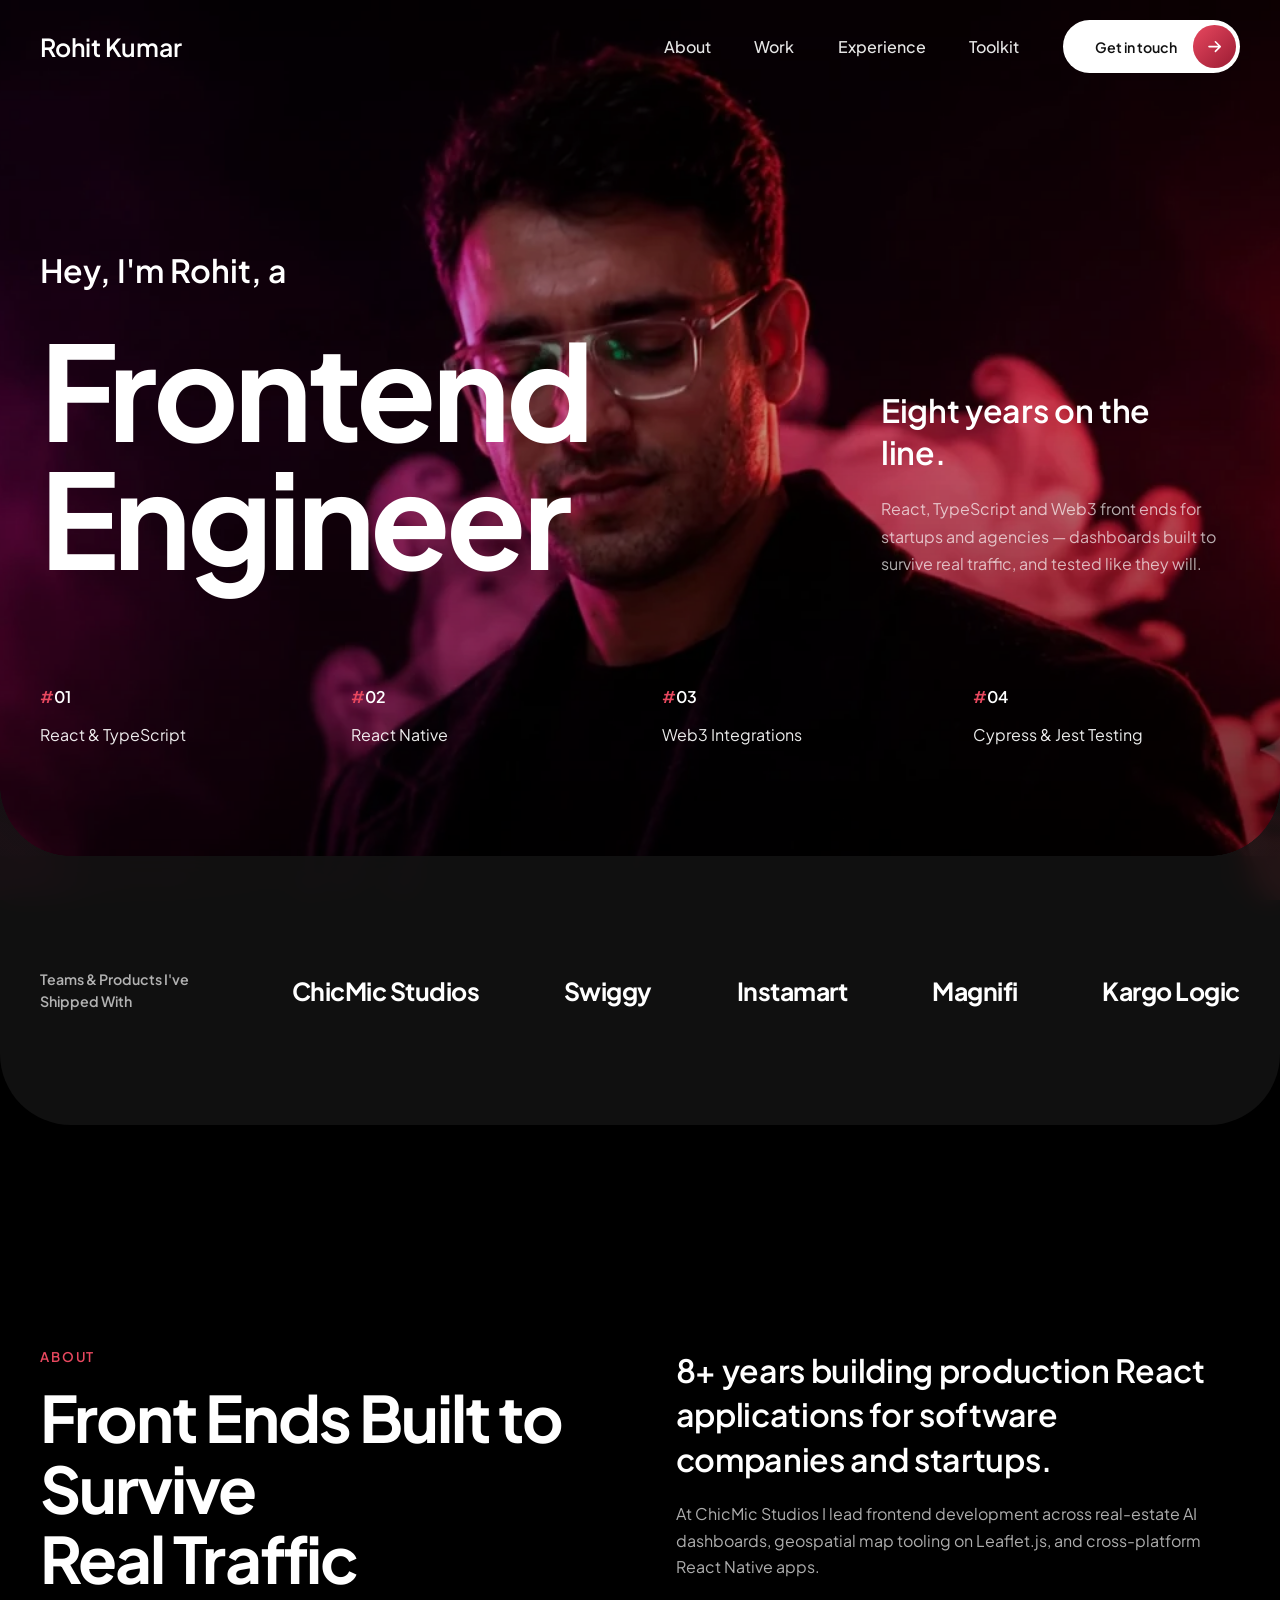
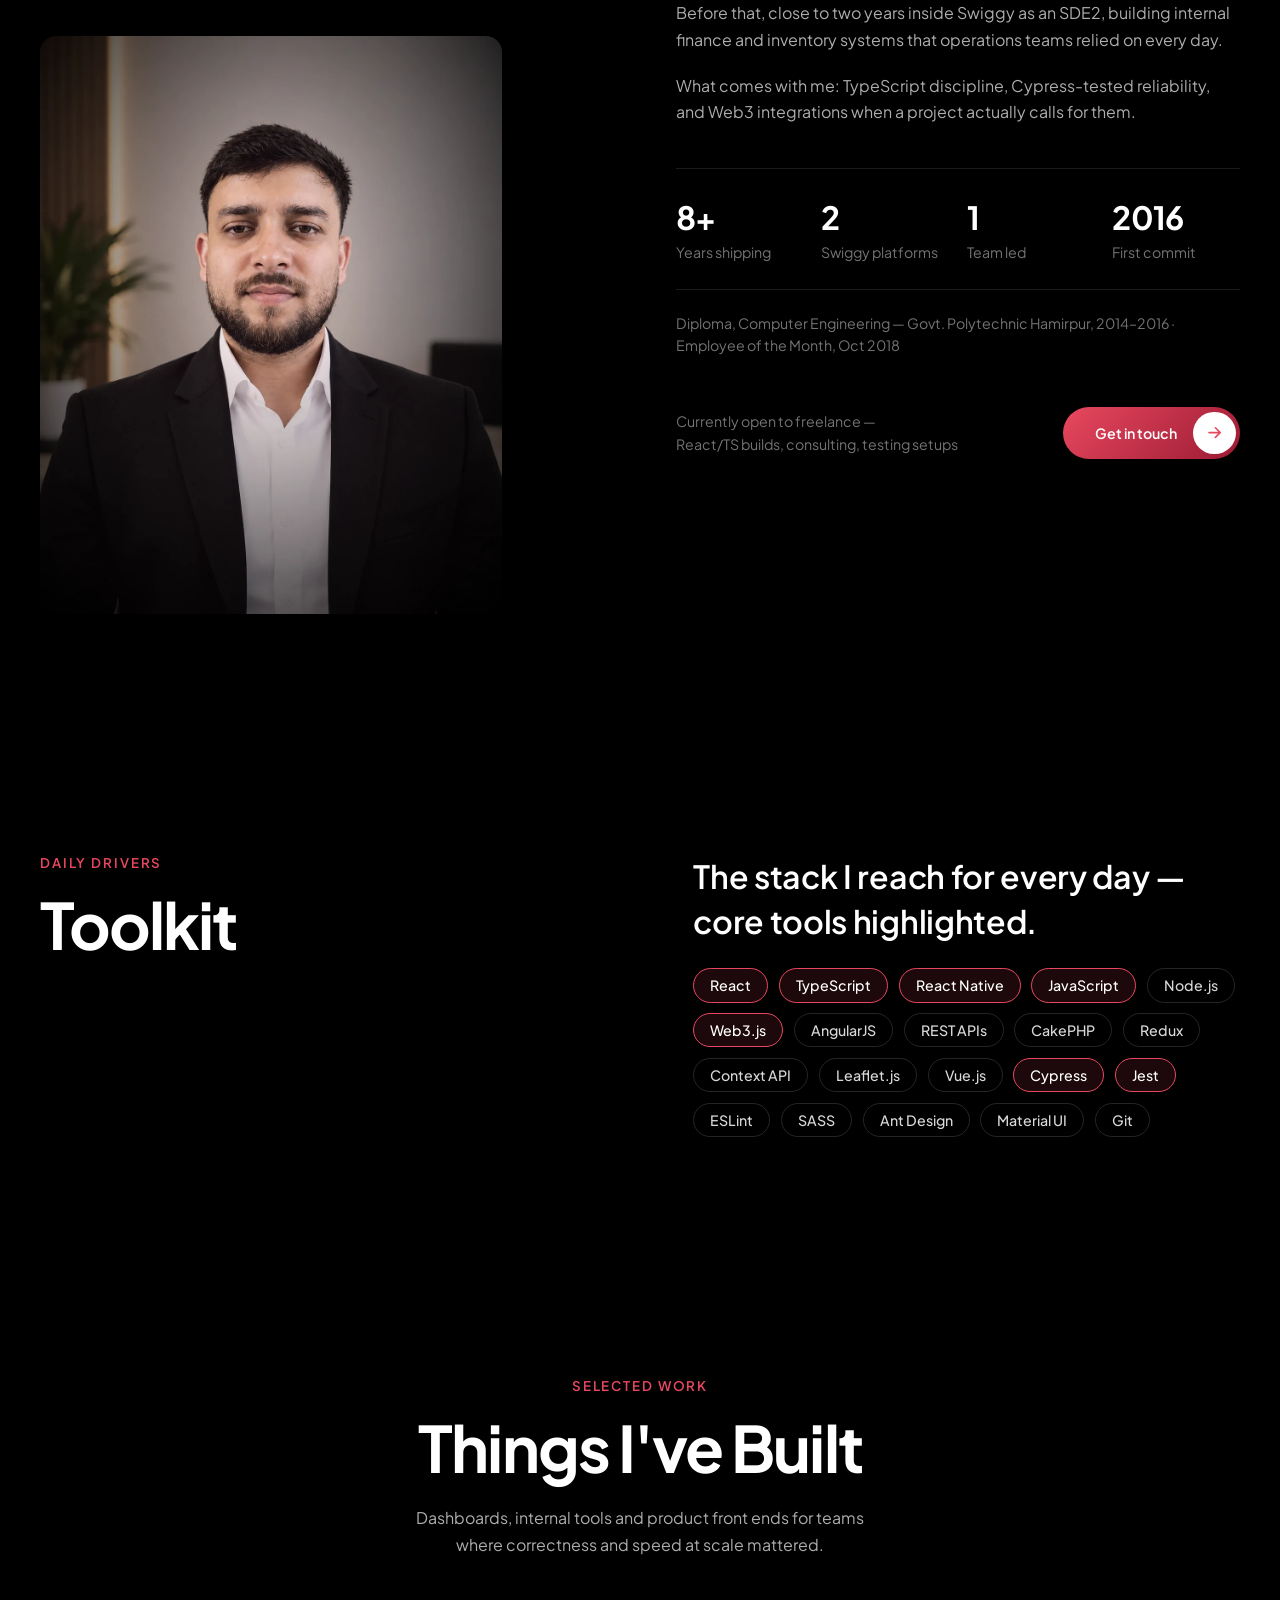
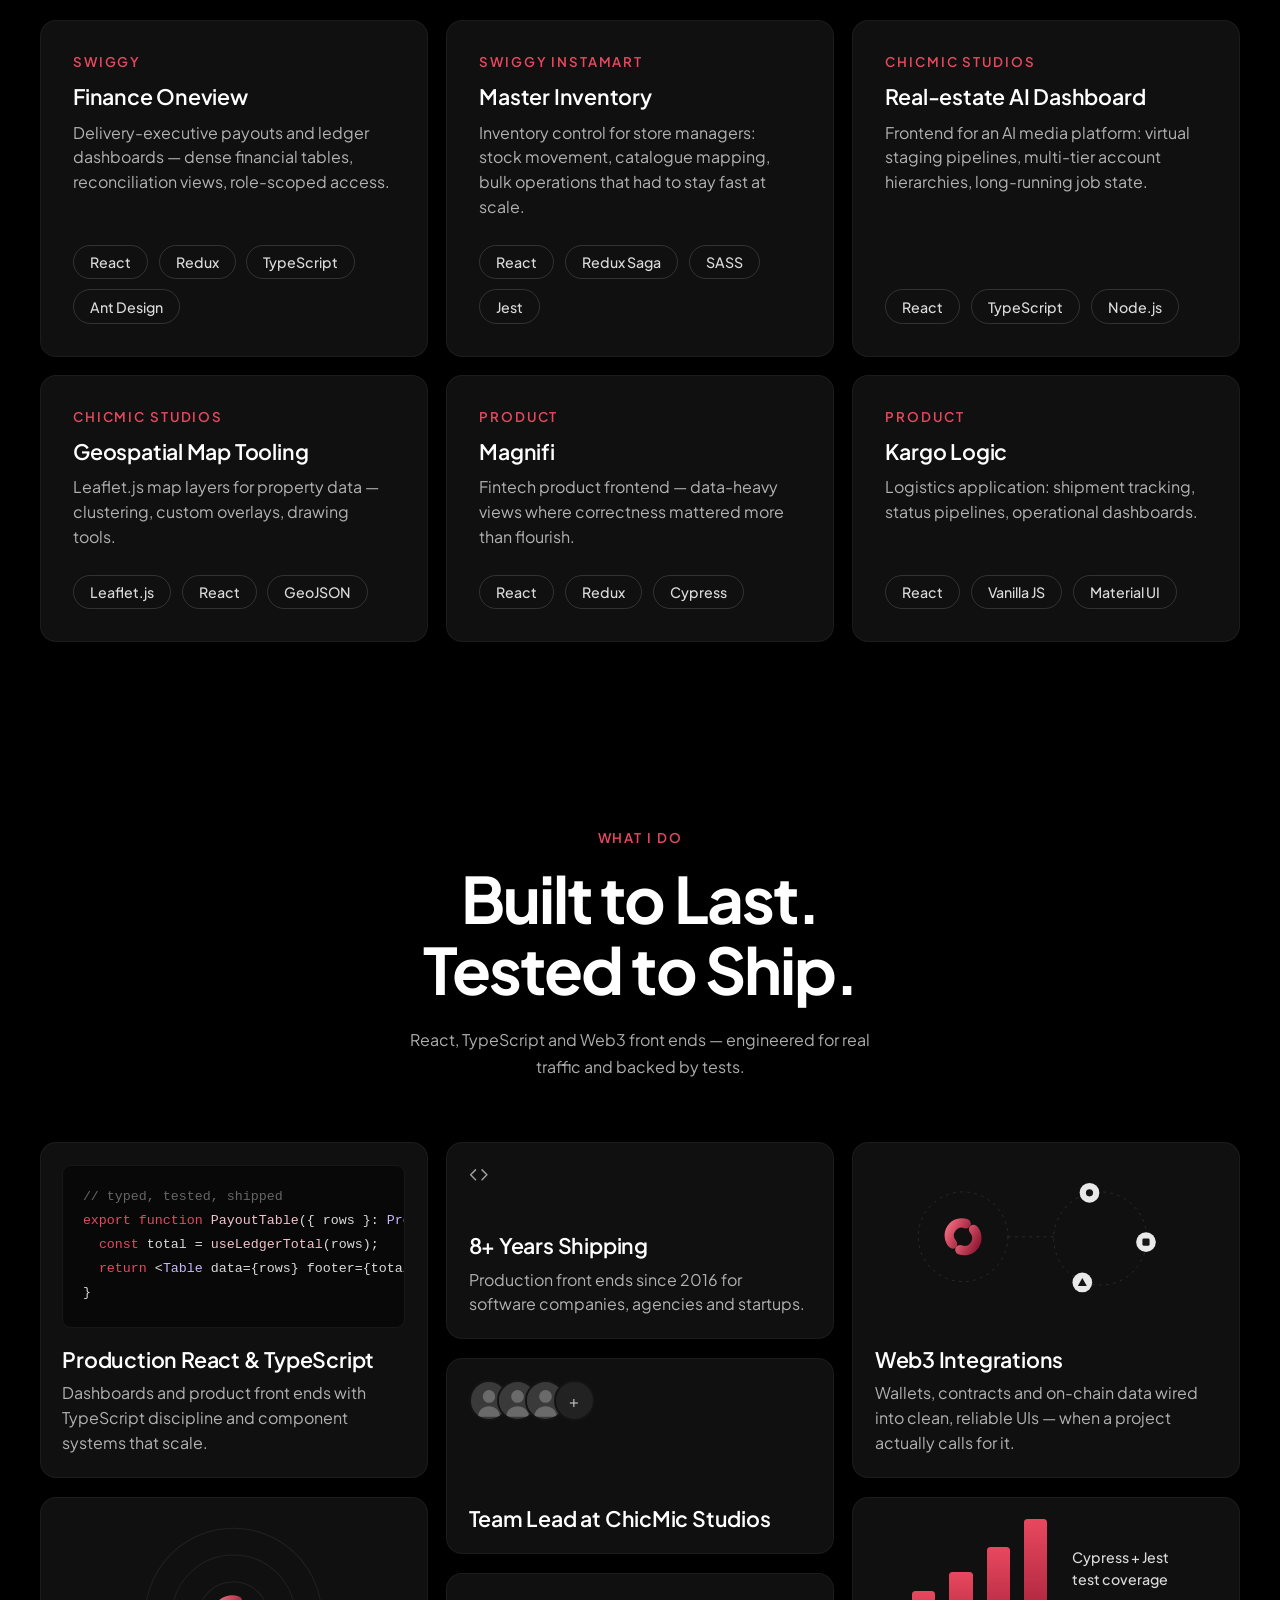
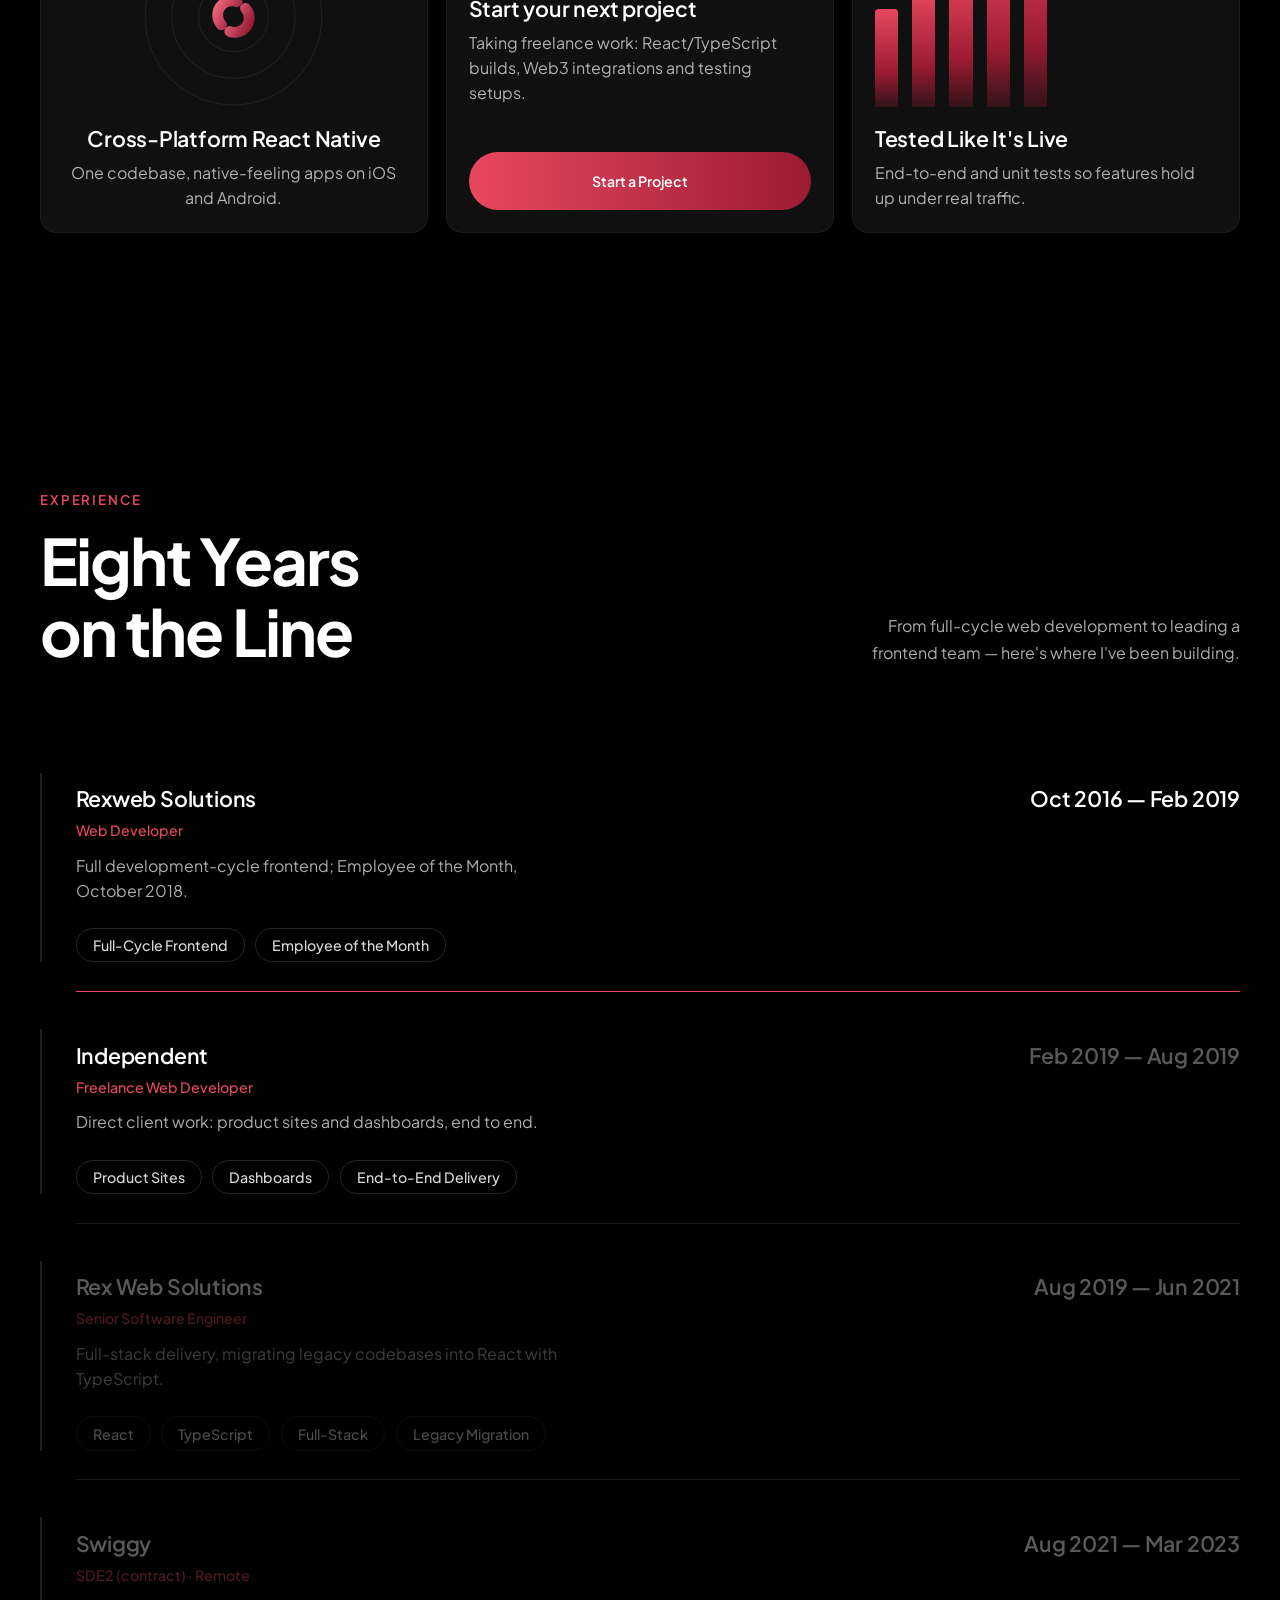
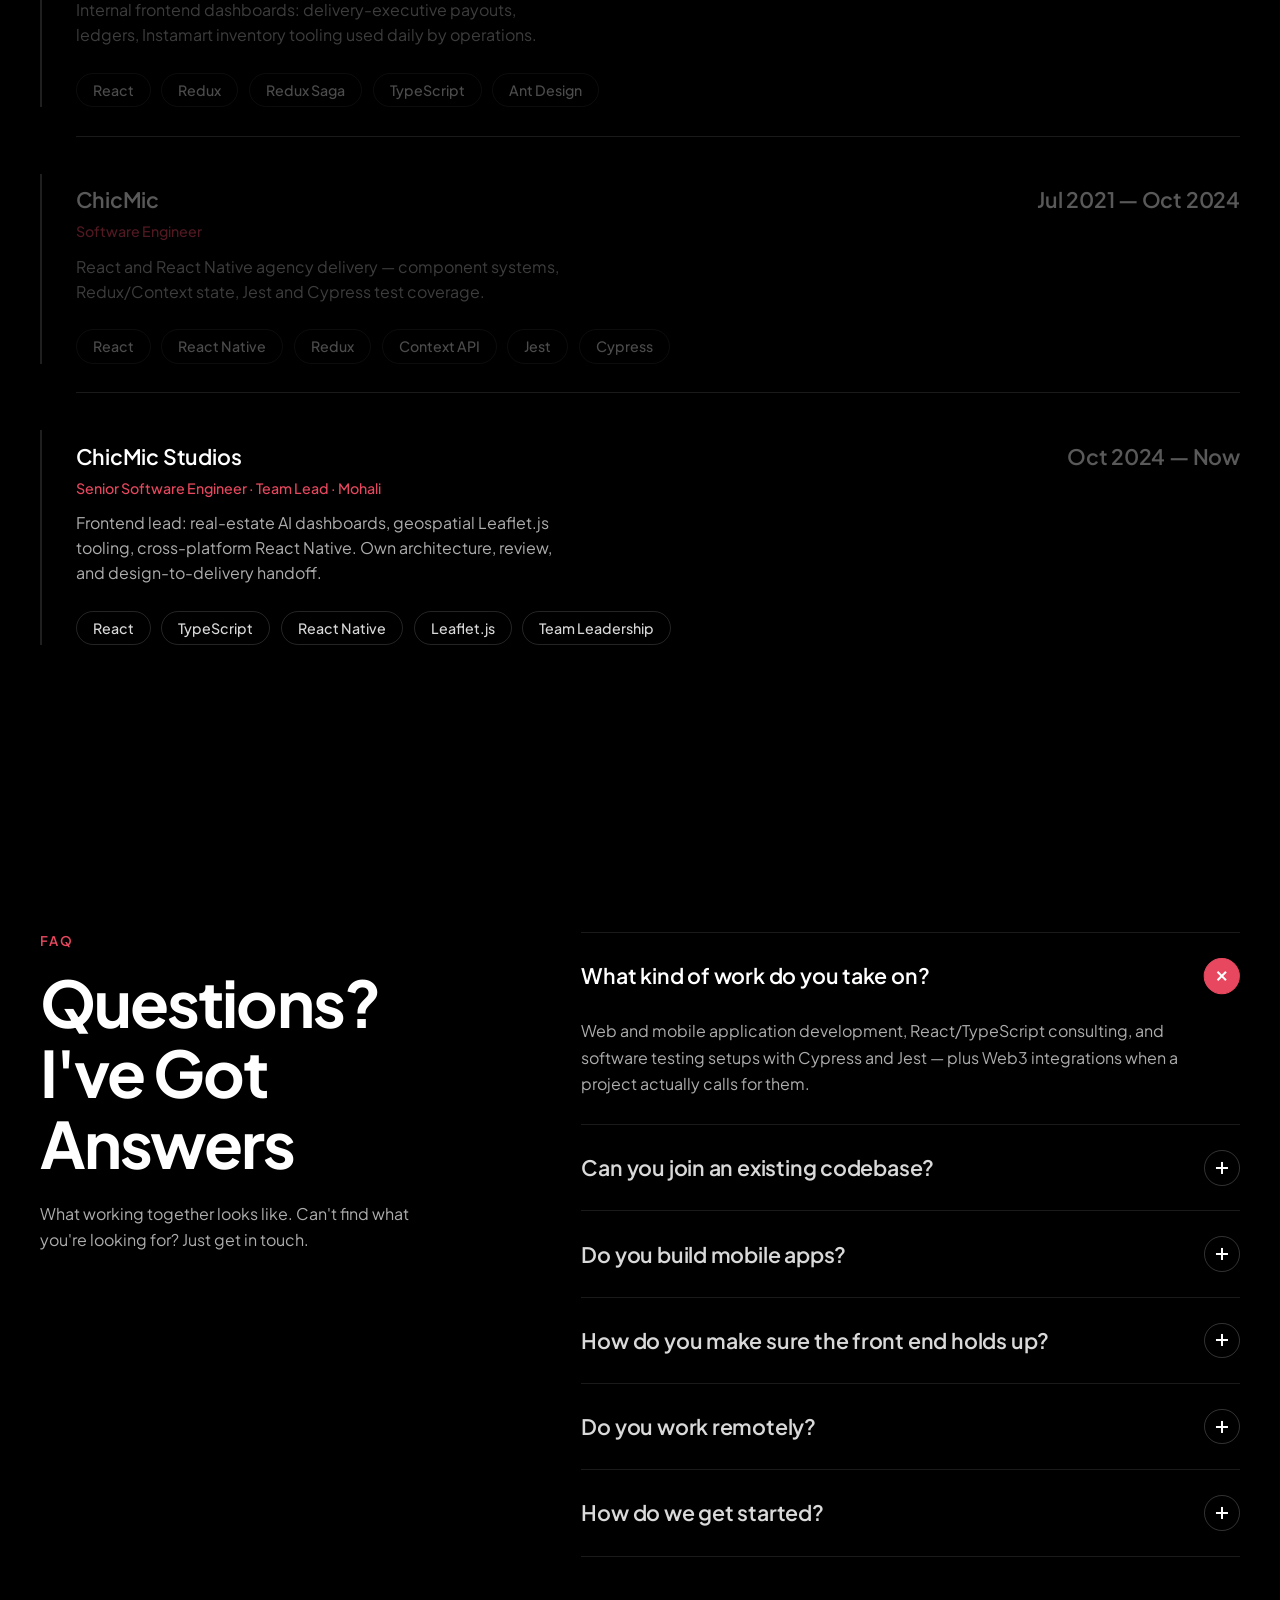
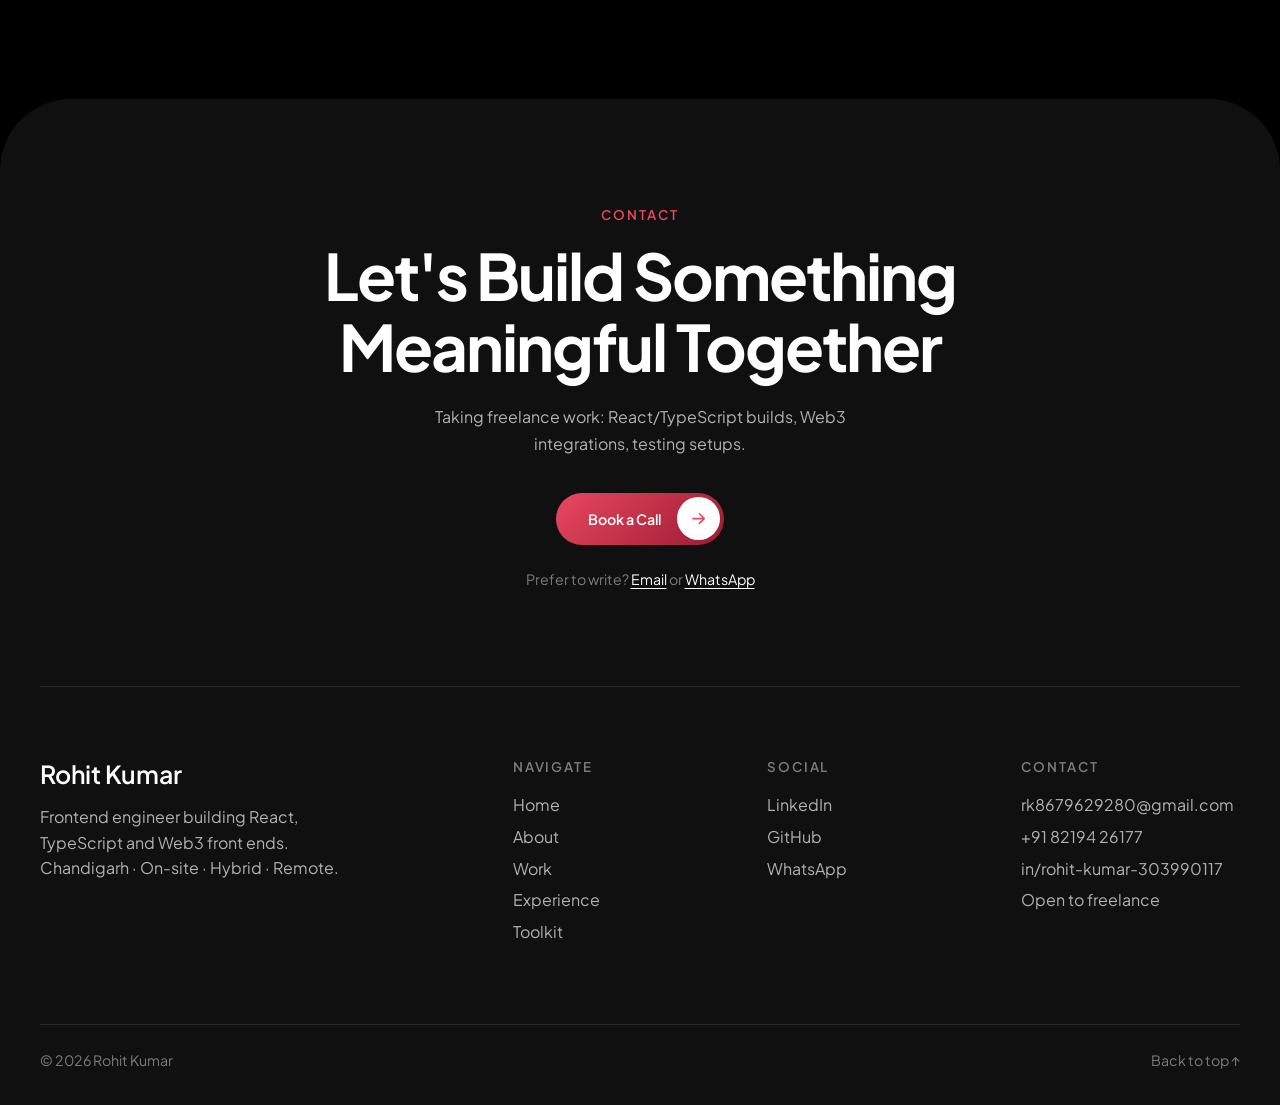
==== commit 8ece3957: "Always open at the top; keep #section out of the URL Co-Authored-By: Claude Opus 5.5 <noreply@anthro" ====
--- a/index.html
+++ b/index.html
@@ -468,6 +468,6 @@
 
 <link href="https://assets.calendly.com/assets/external/widget.css" rel="stylesheet">
 <script src="https://assets.calendly.com/assets/external/widget.js" async></script>
-<script src="script.js?v=2"></script>
+<script src="script.js?v=3"></script>
 </body>
 </html>
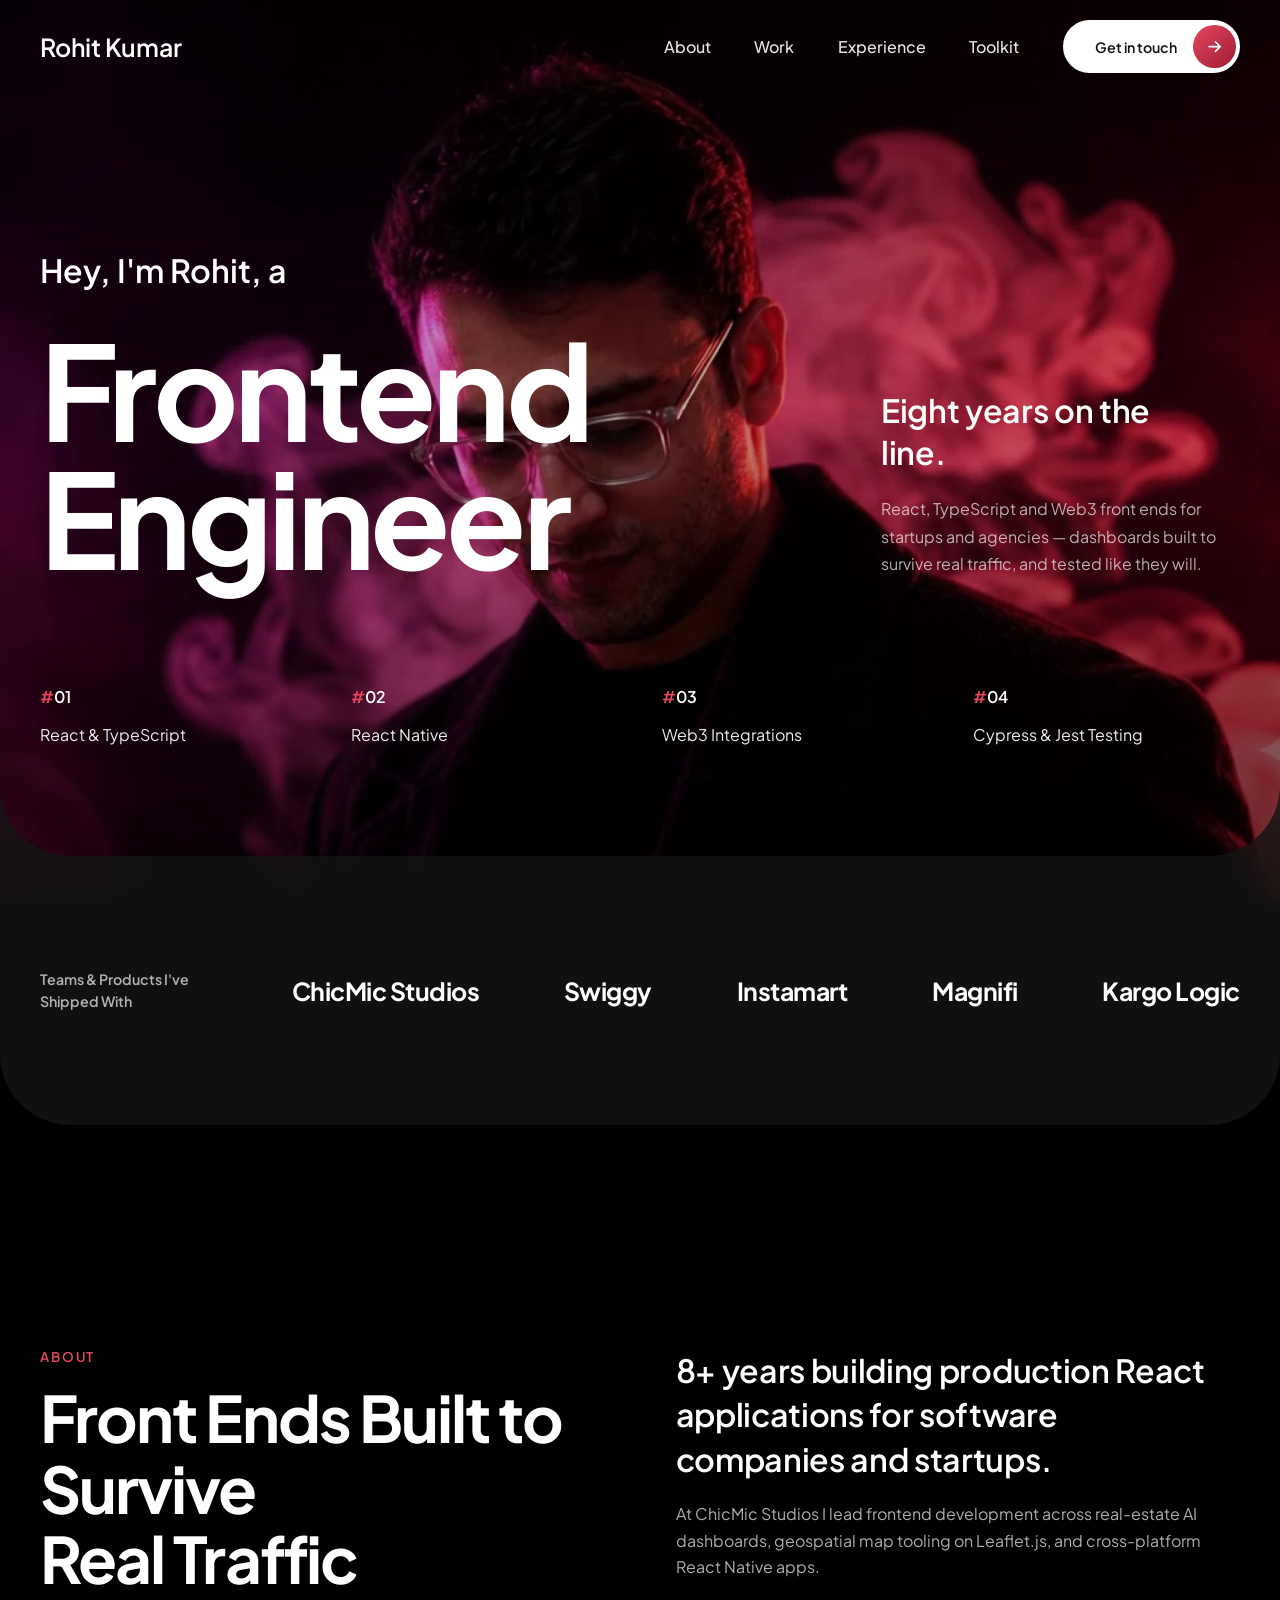
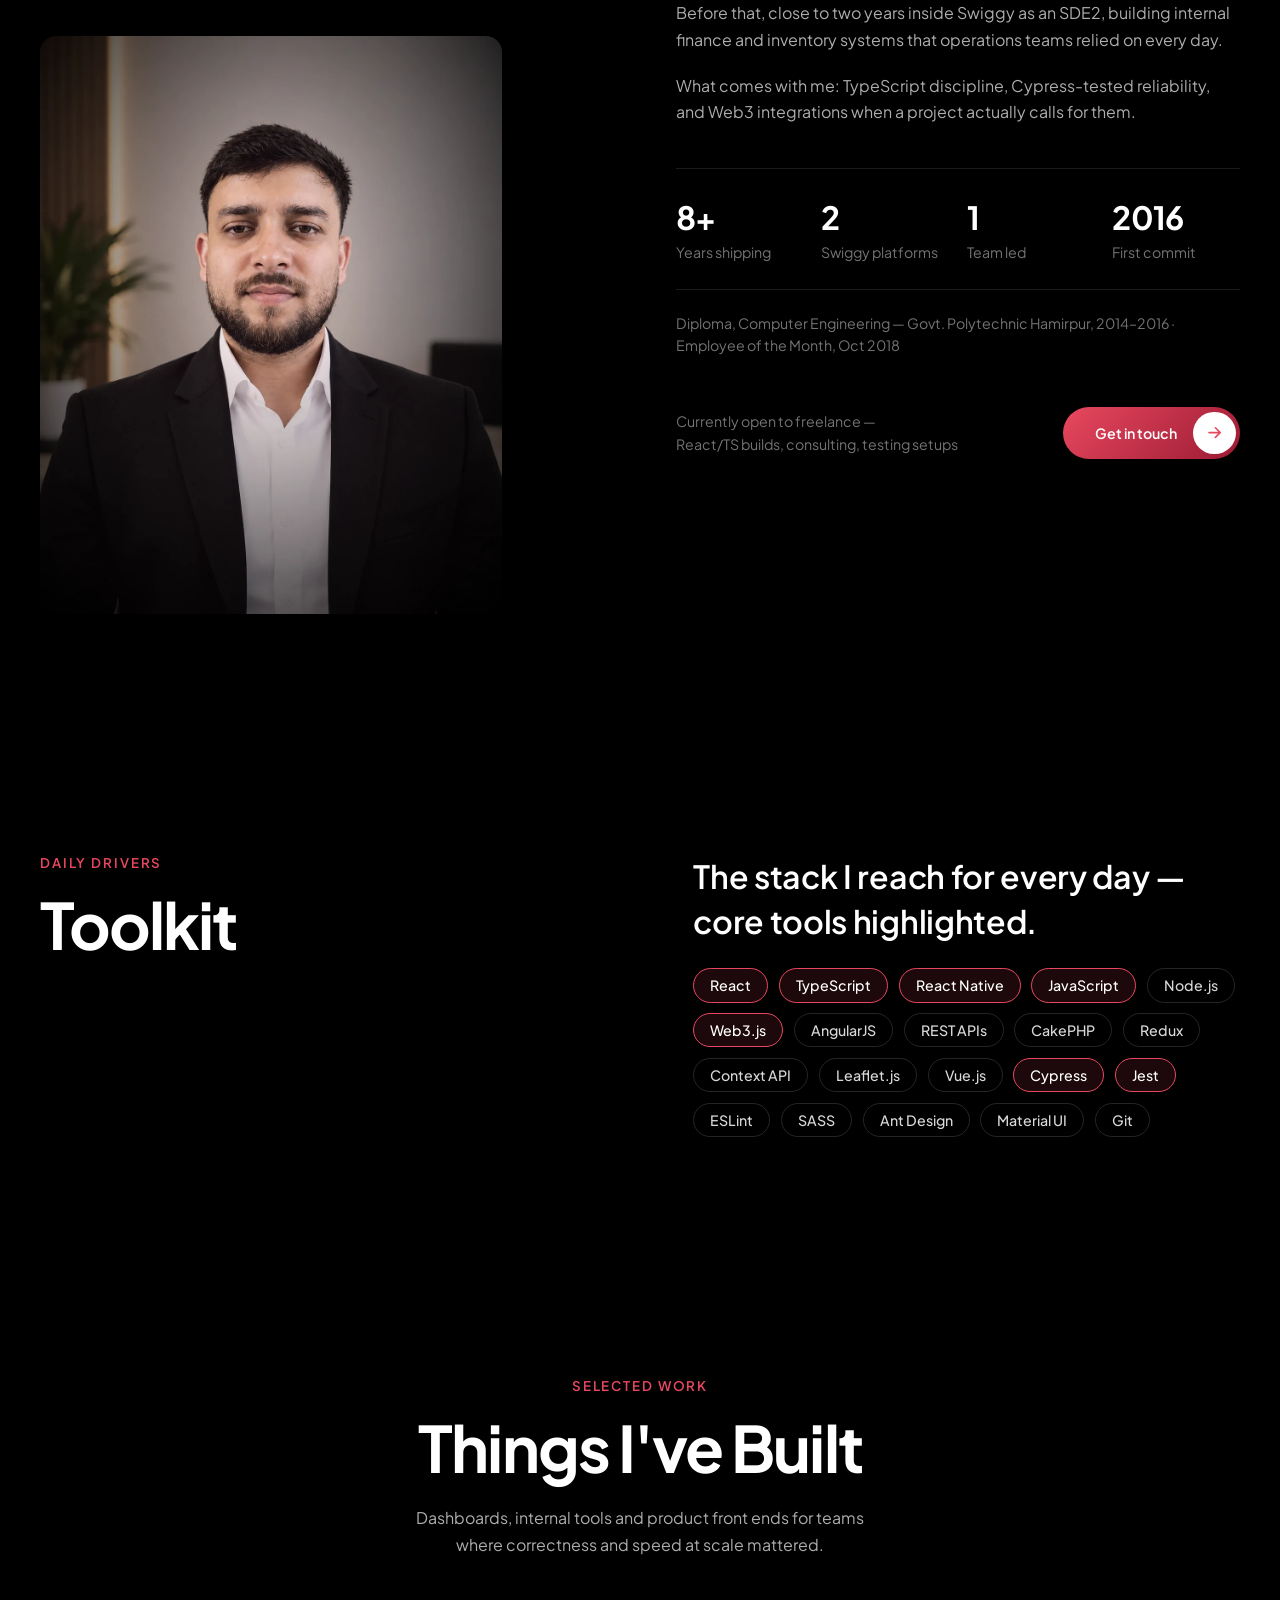
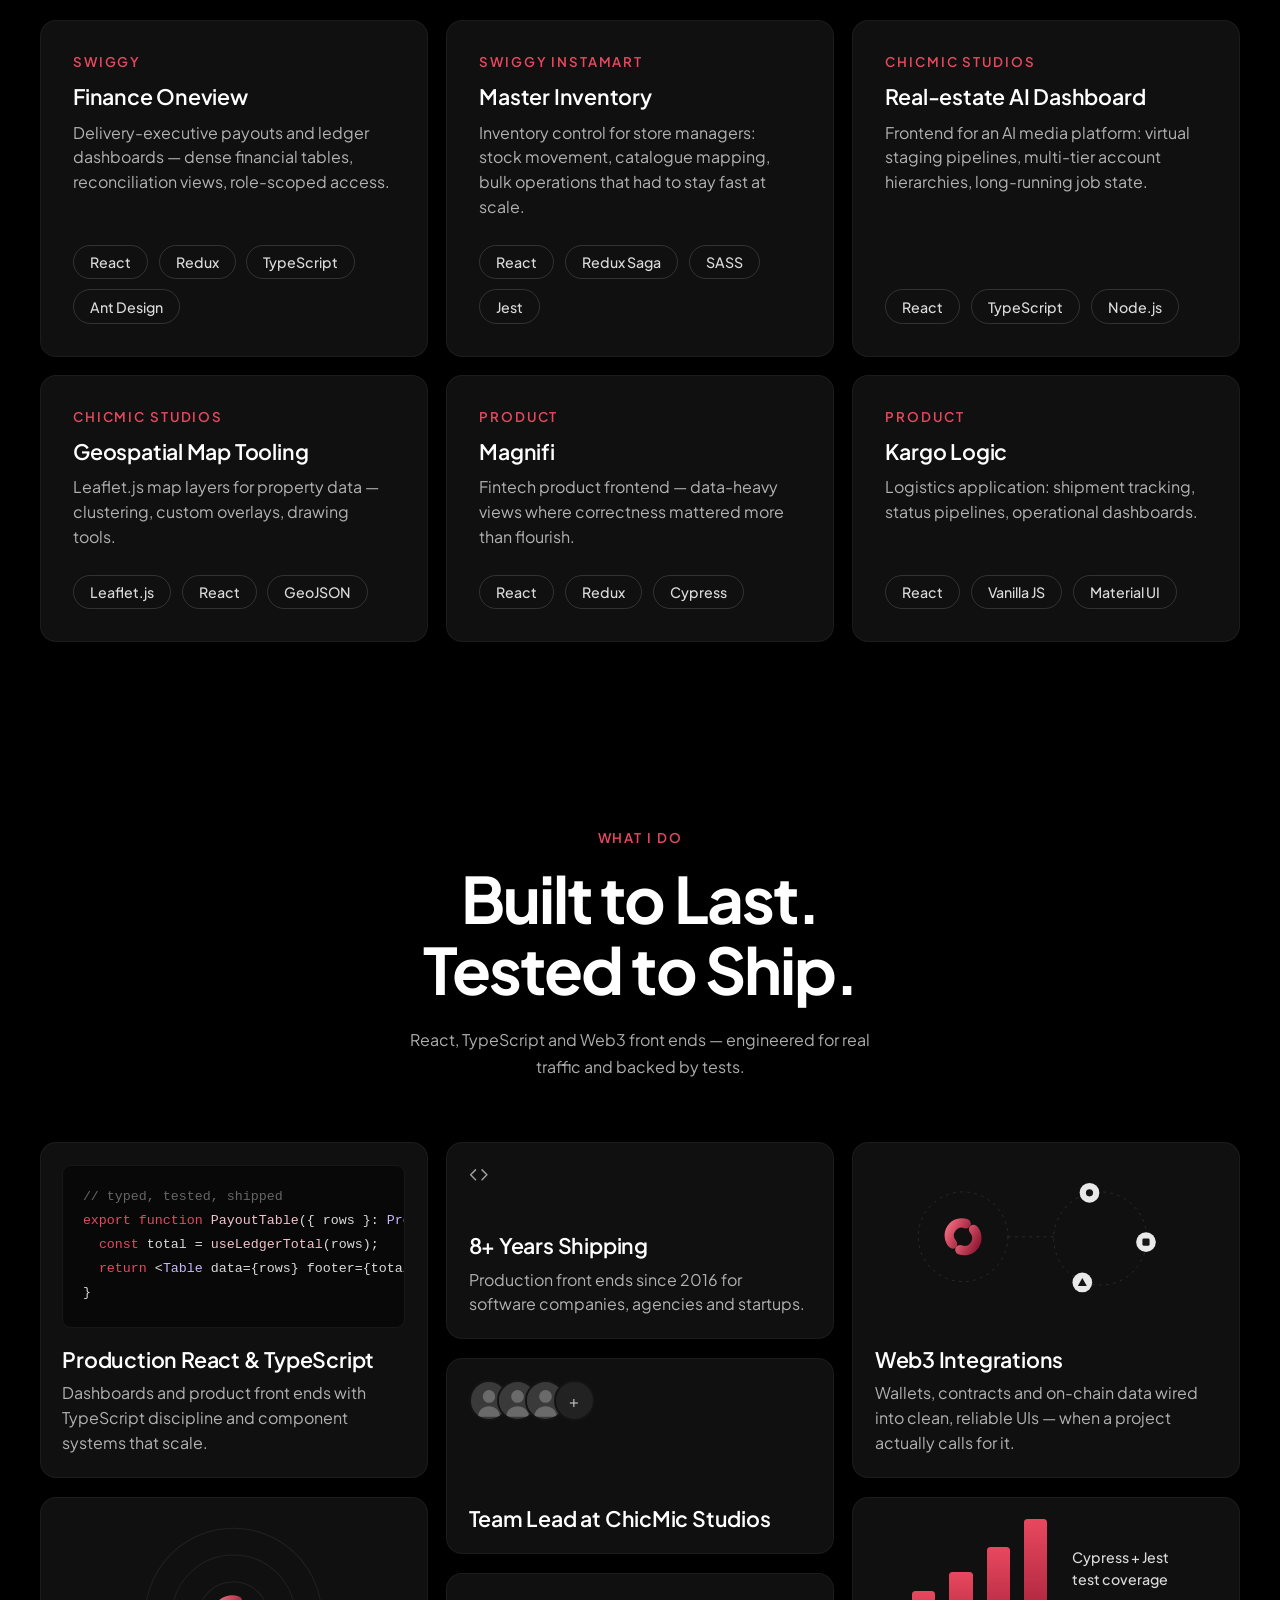
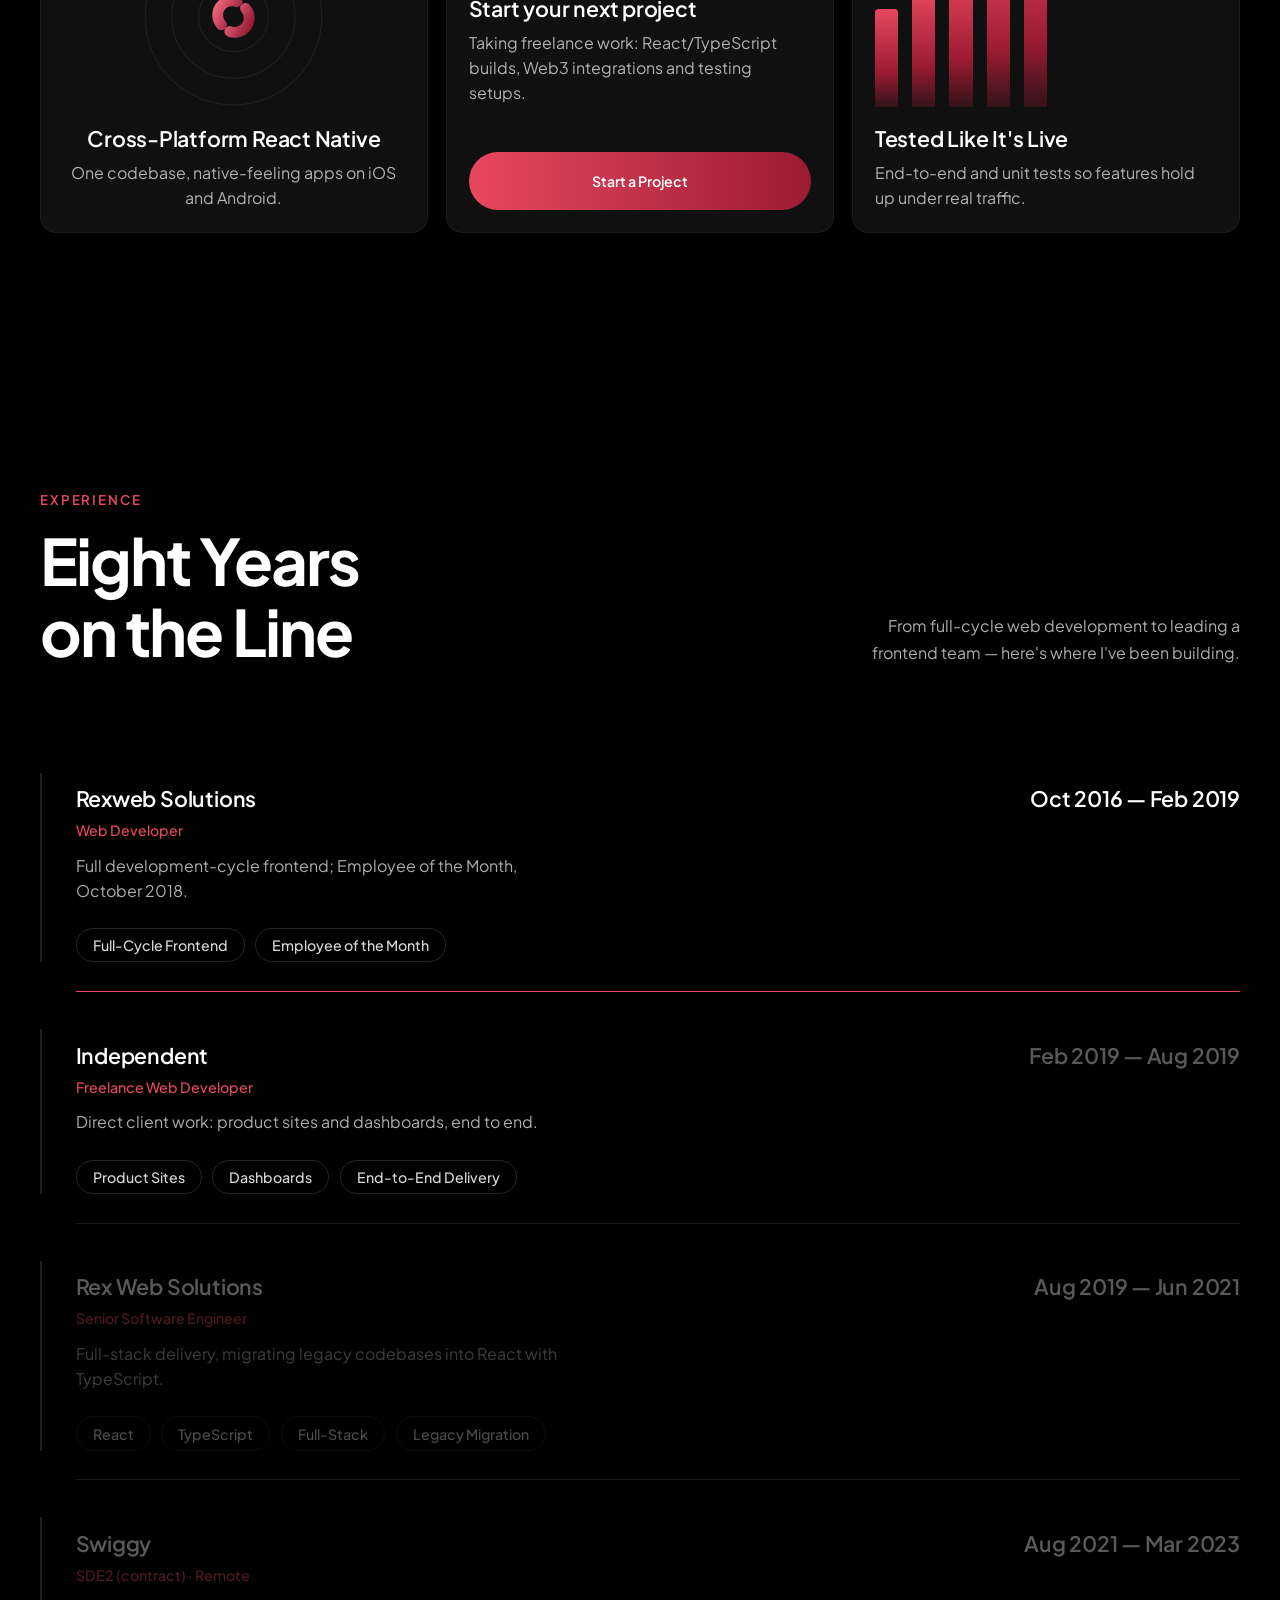
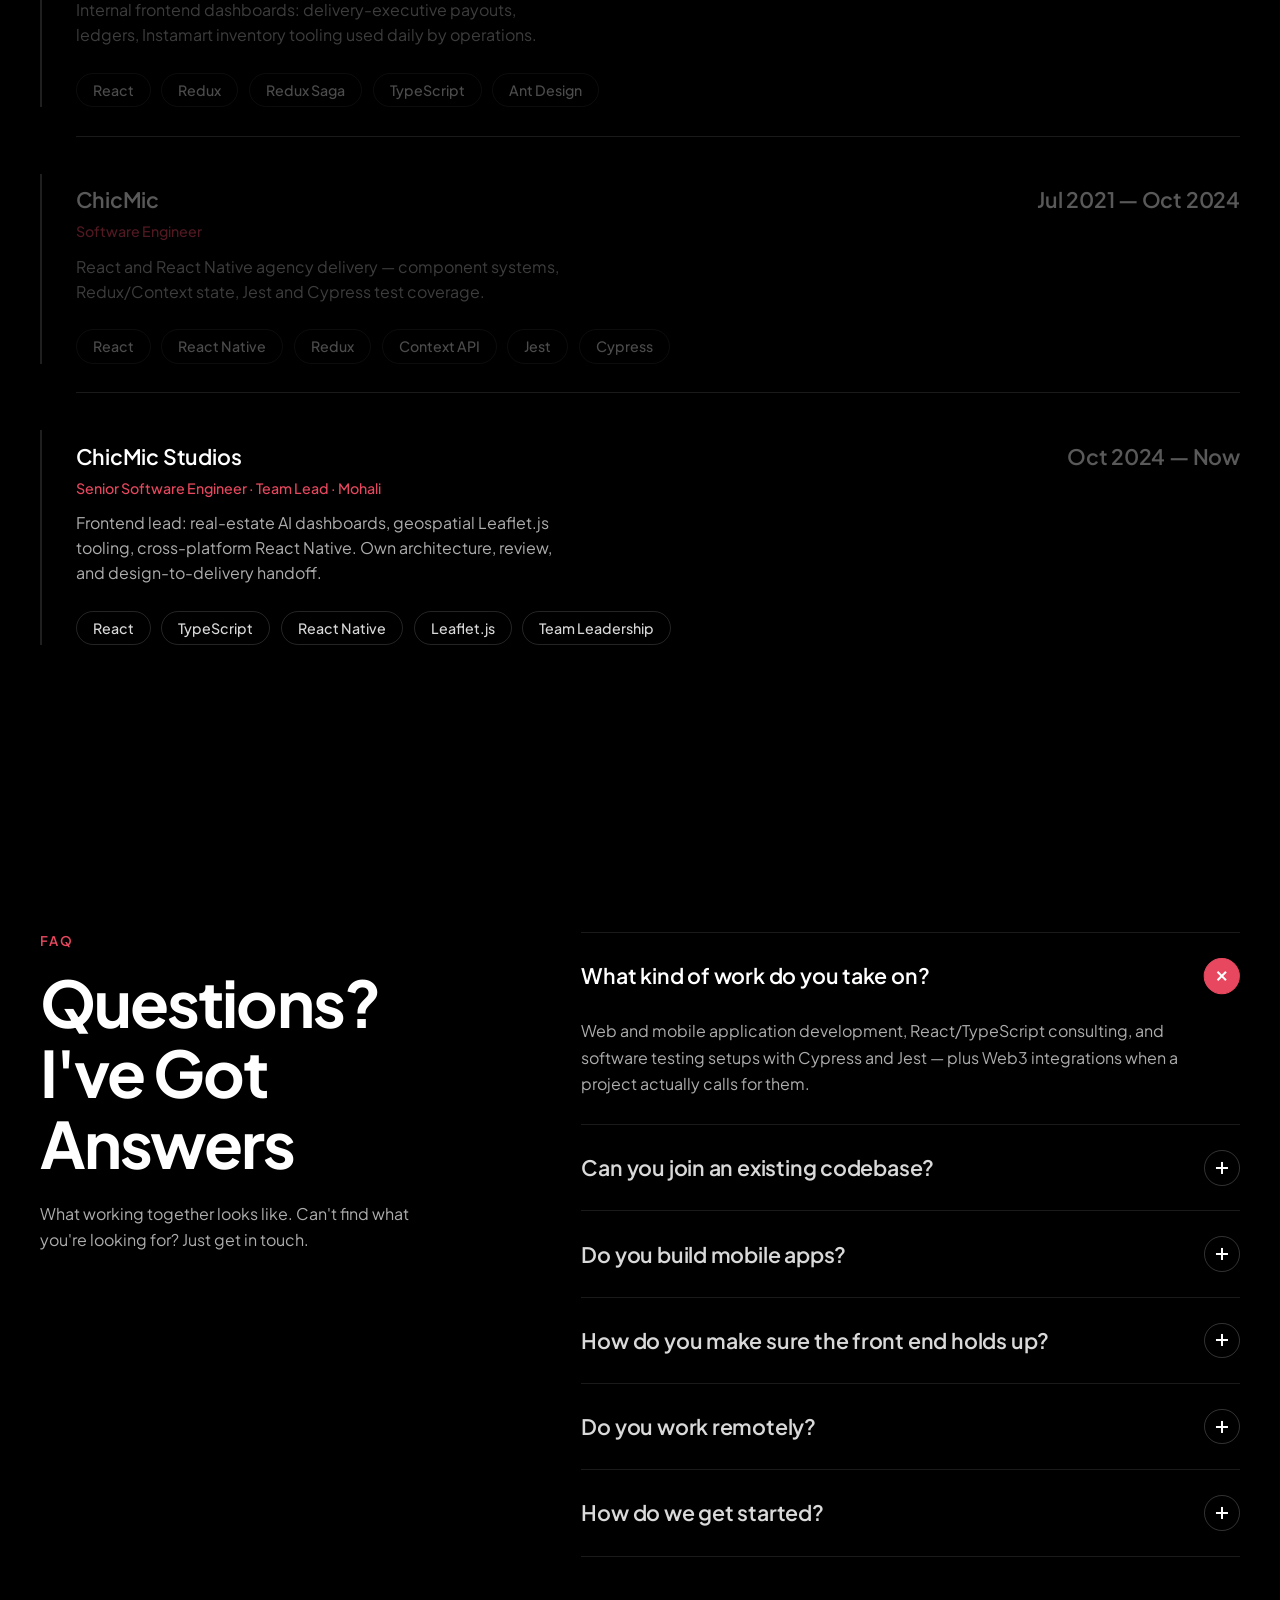
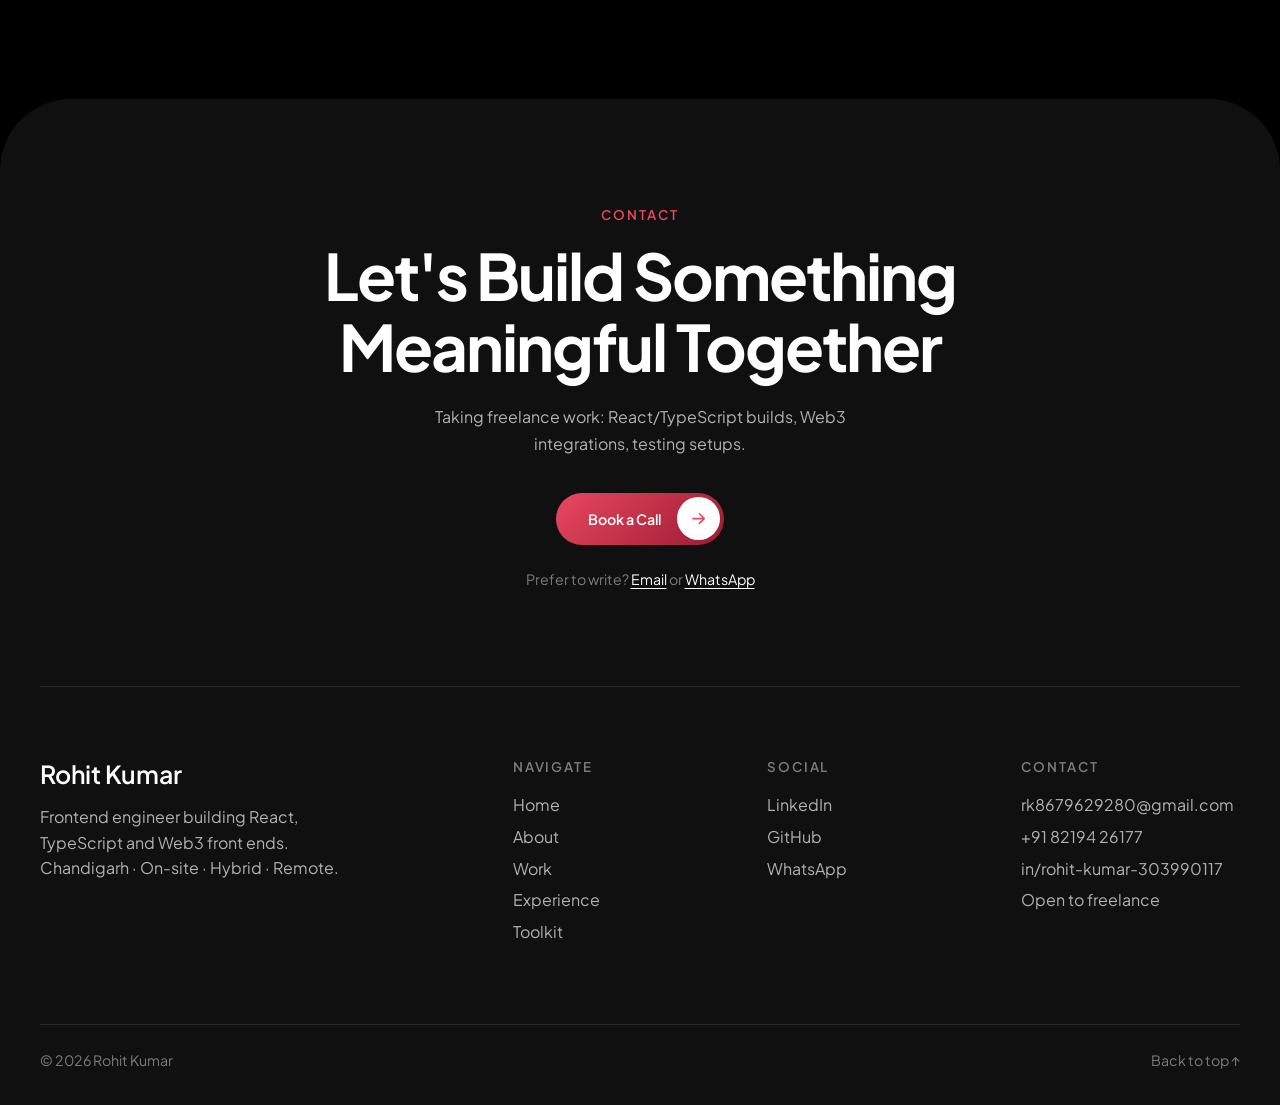
==== commit b7ceb9fb: "Fix squeezed background video on mobile when browser toolbars show Co-Authored-By: Claude Opus 5.5 <" ====
--- a/index.html
+++ b/index.html
@@ -468,6 +468,6 @@
 
 <link href="https://assets.calendly.com/assets/external/widget.css" rel="stylesheet">
 <script src="https://assets.calendly.com/assets/external/widget.js" async></script>
-<script src="script.js?v=3"></script>
+<script src="script.js?v=4"></script>
 </body>
 </html>
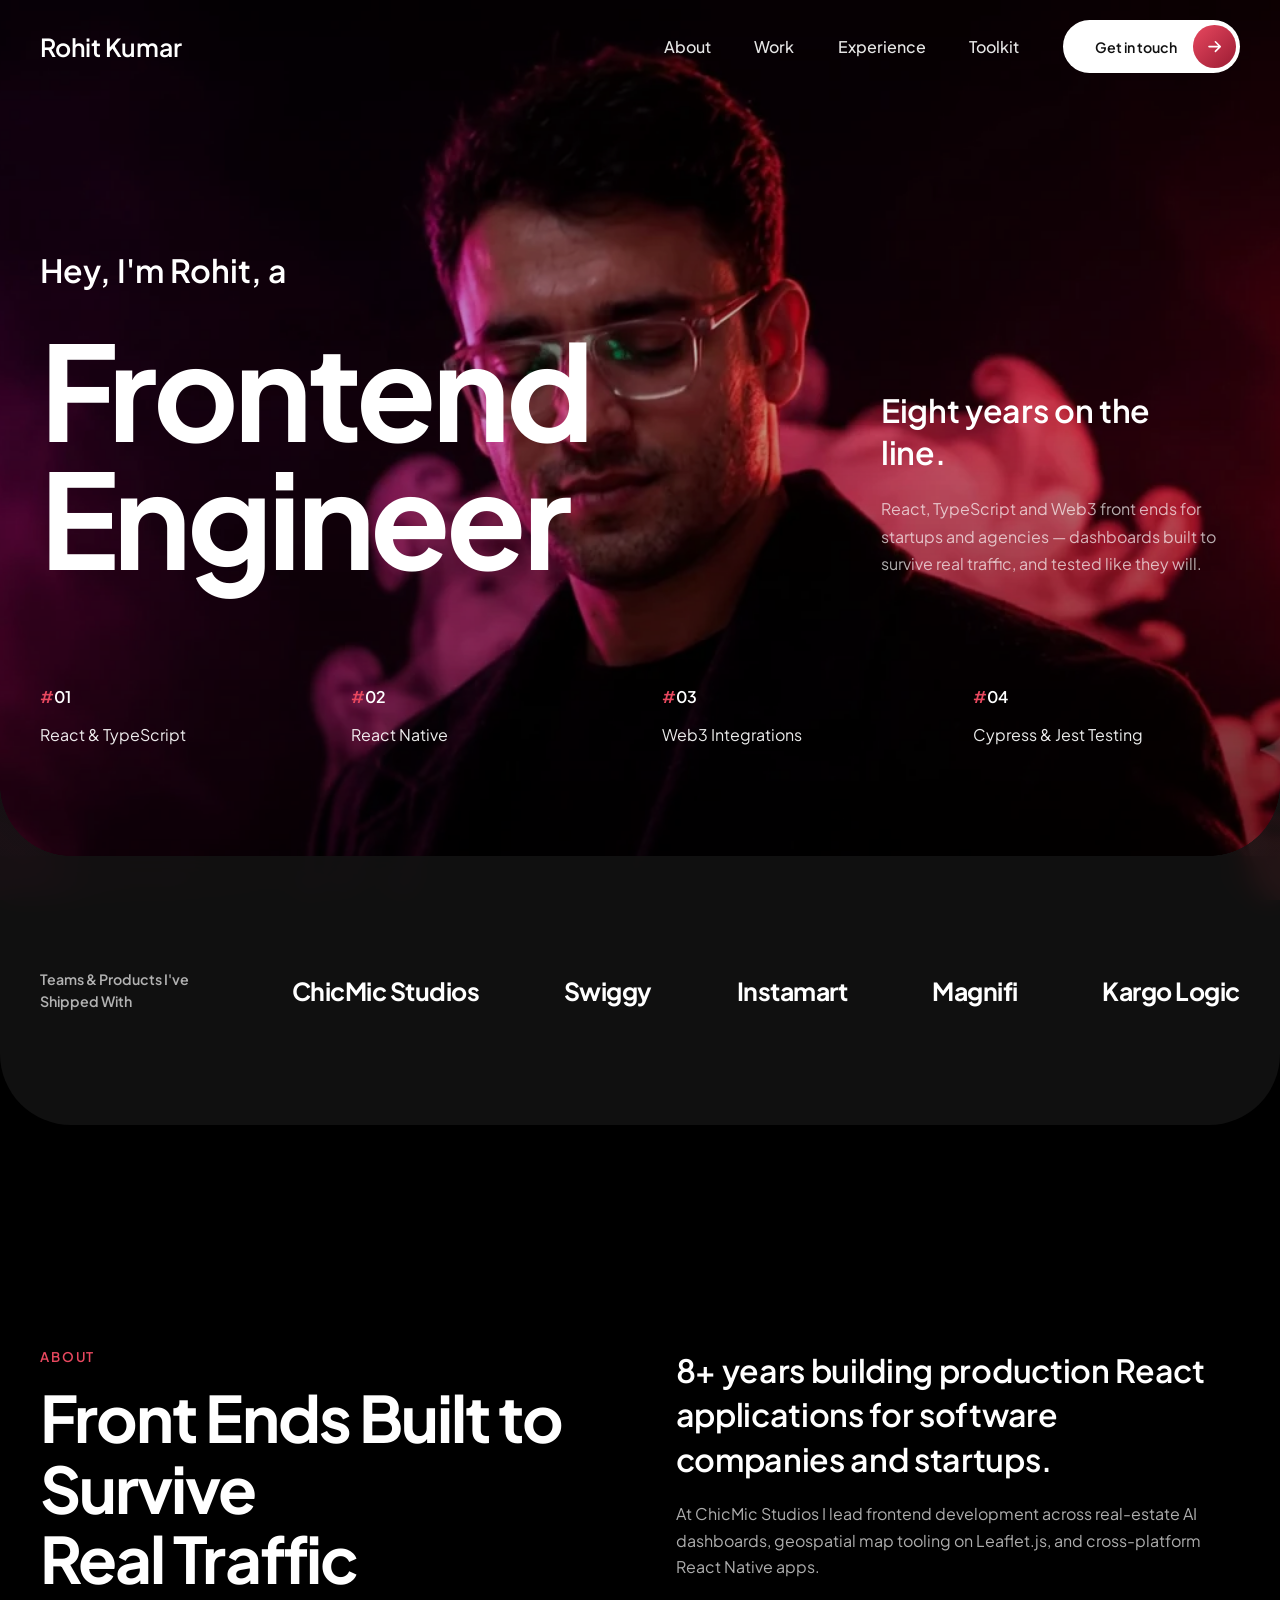
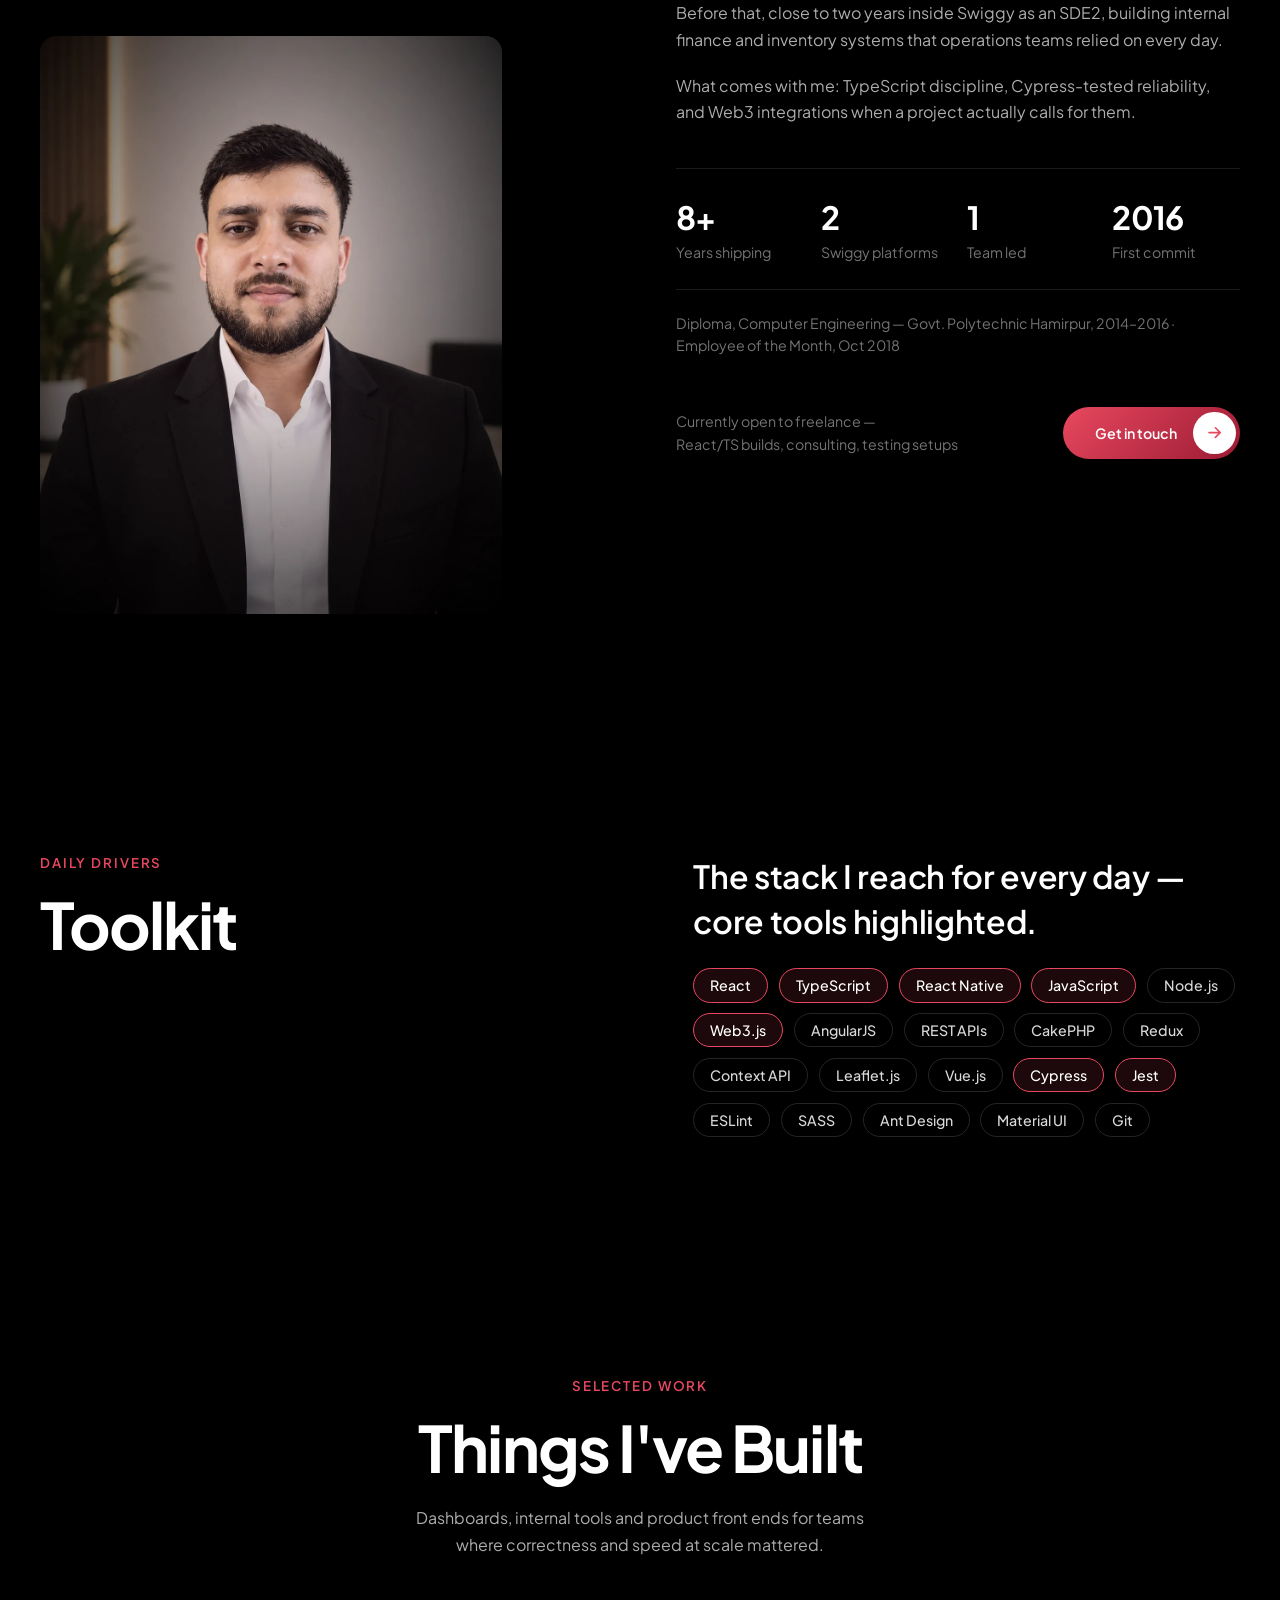
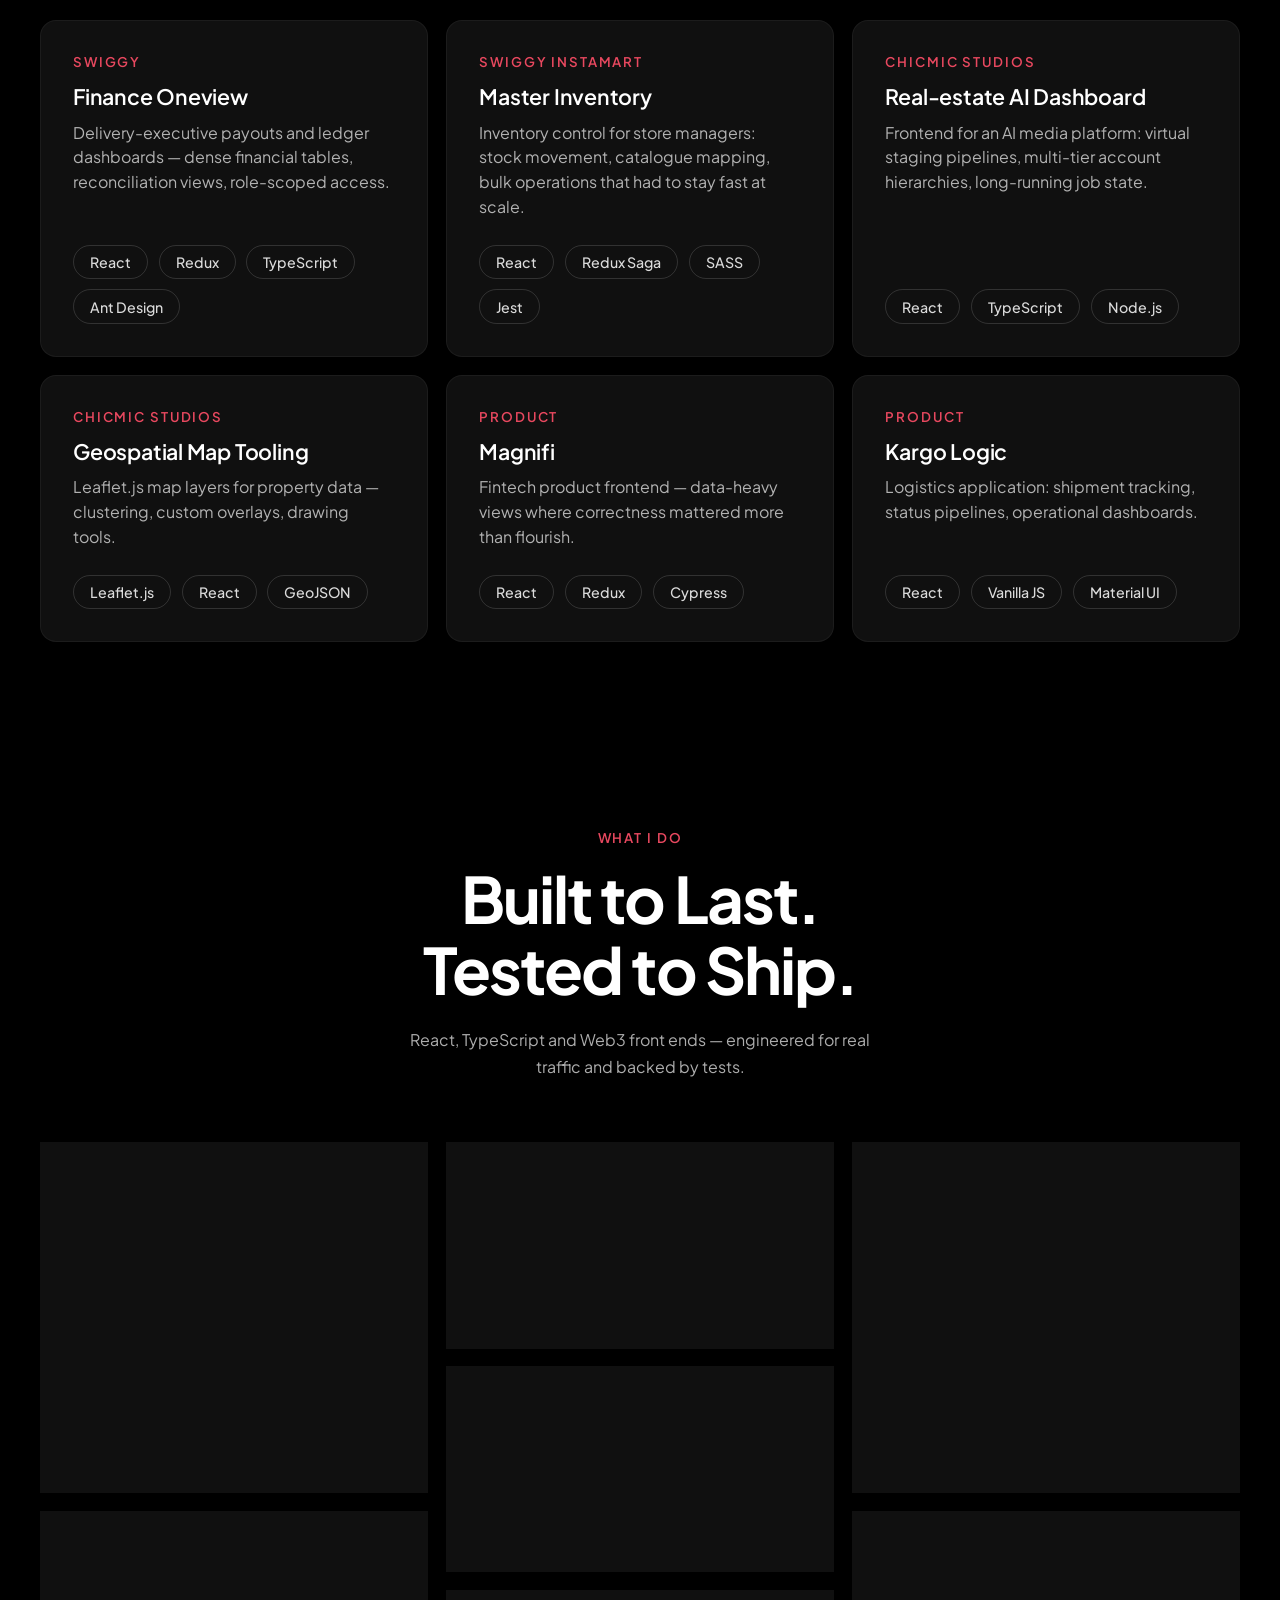
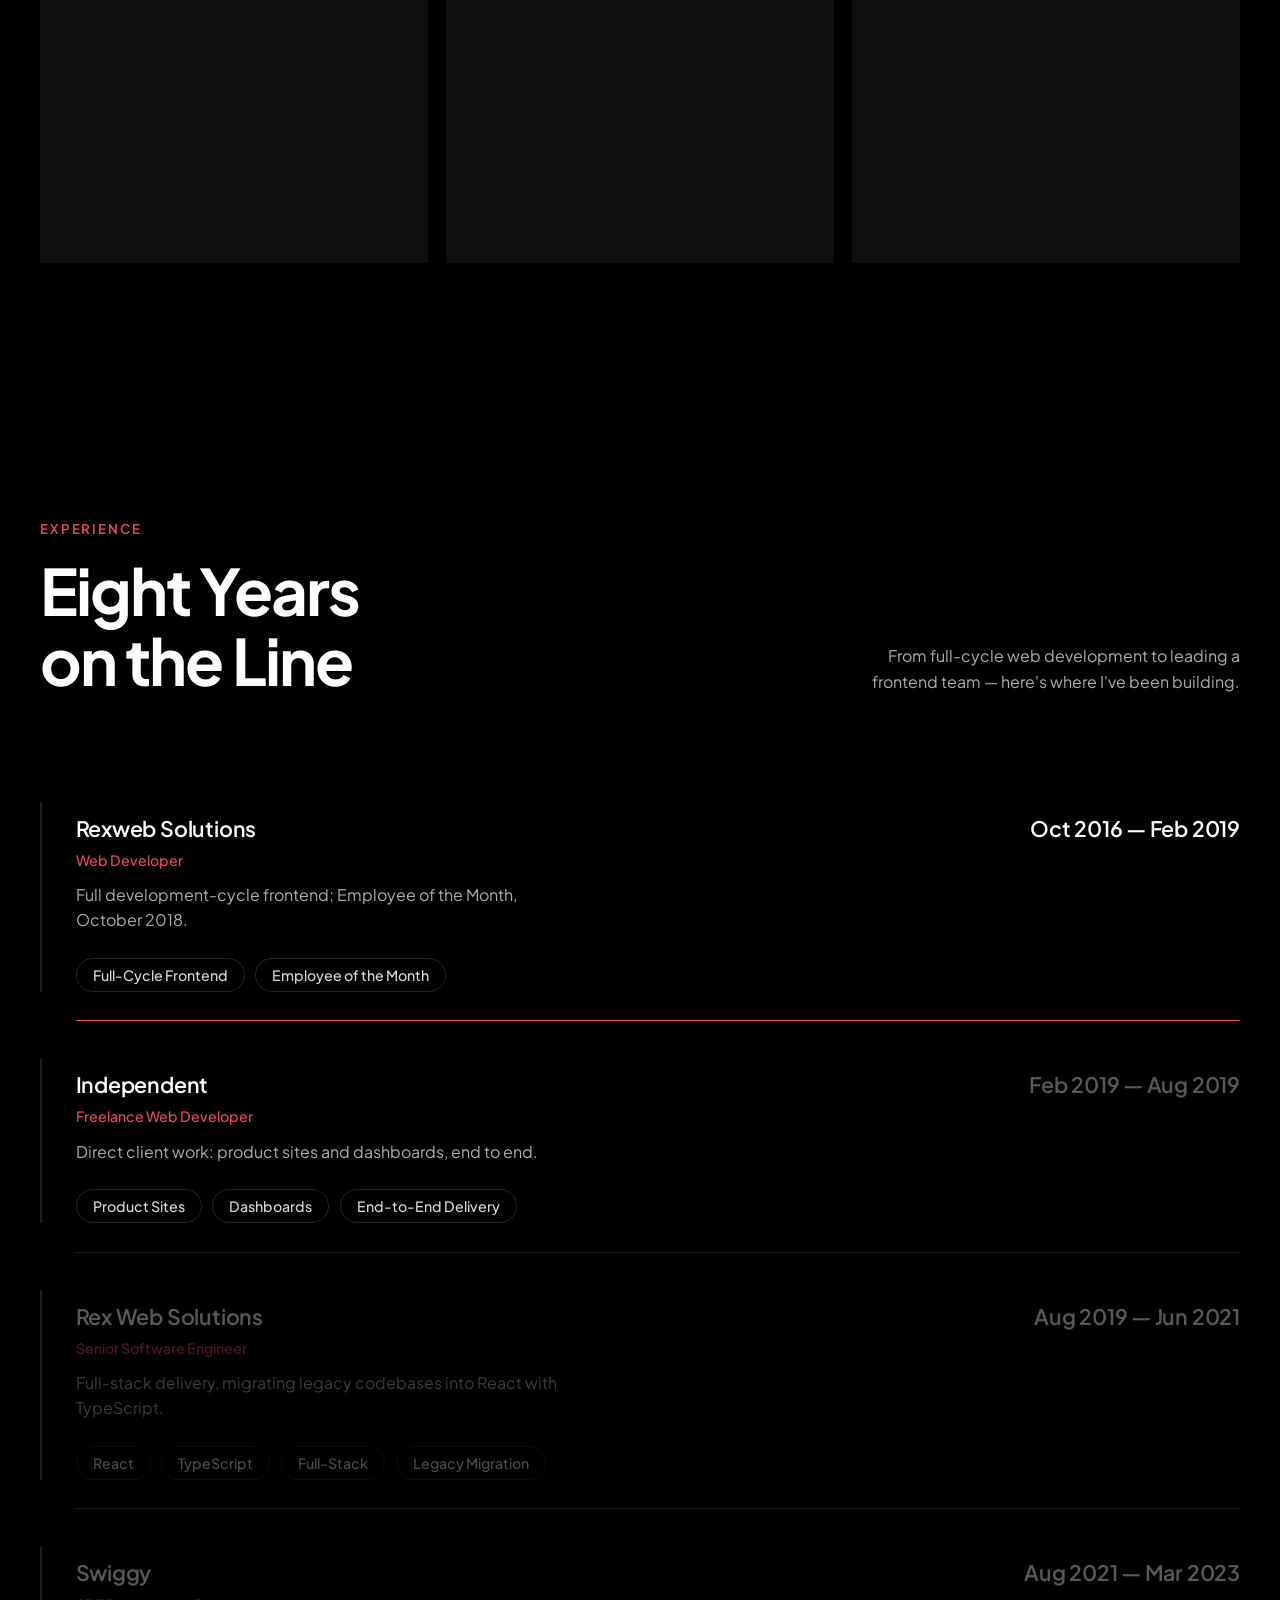
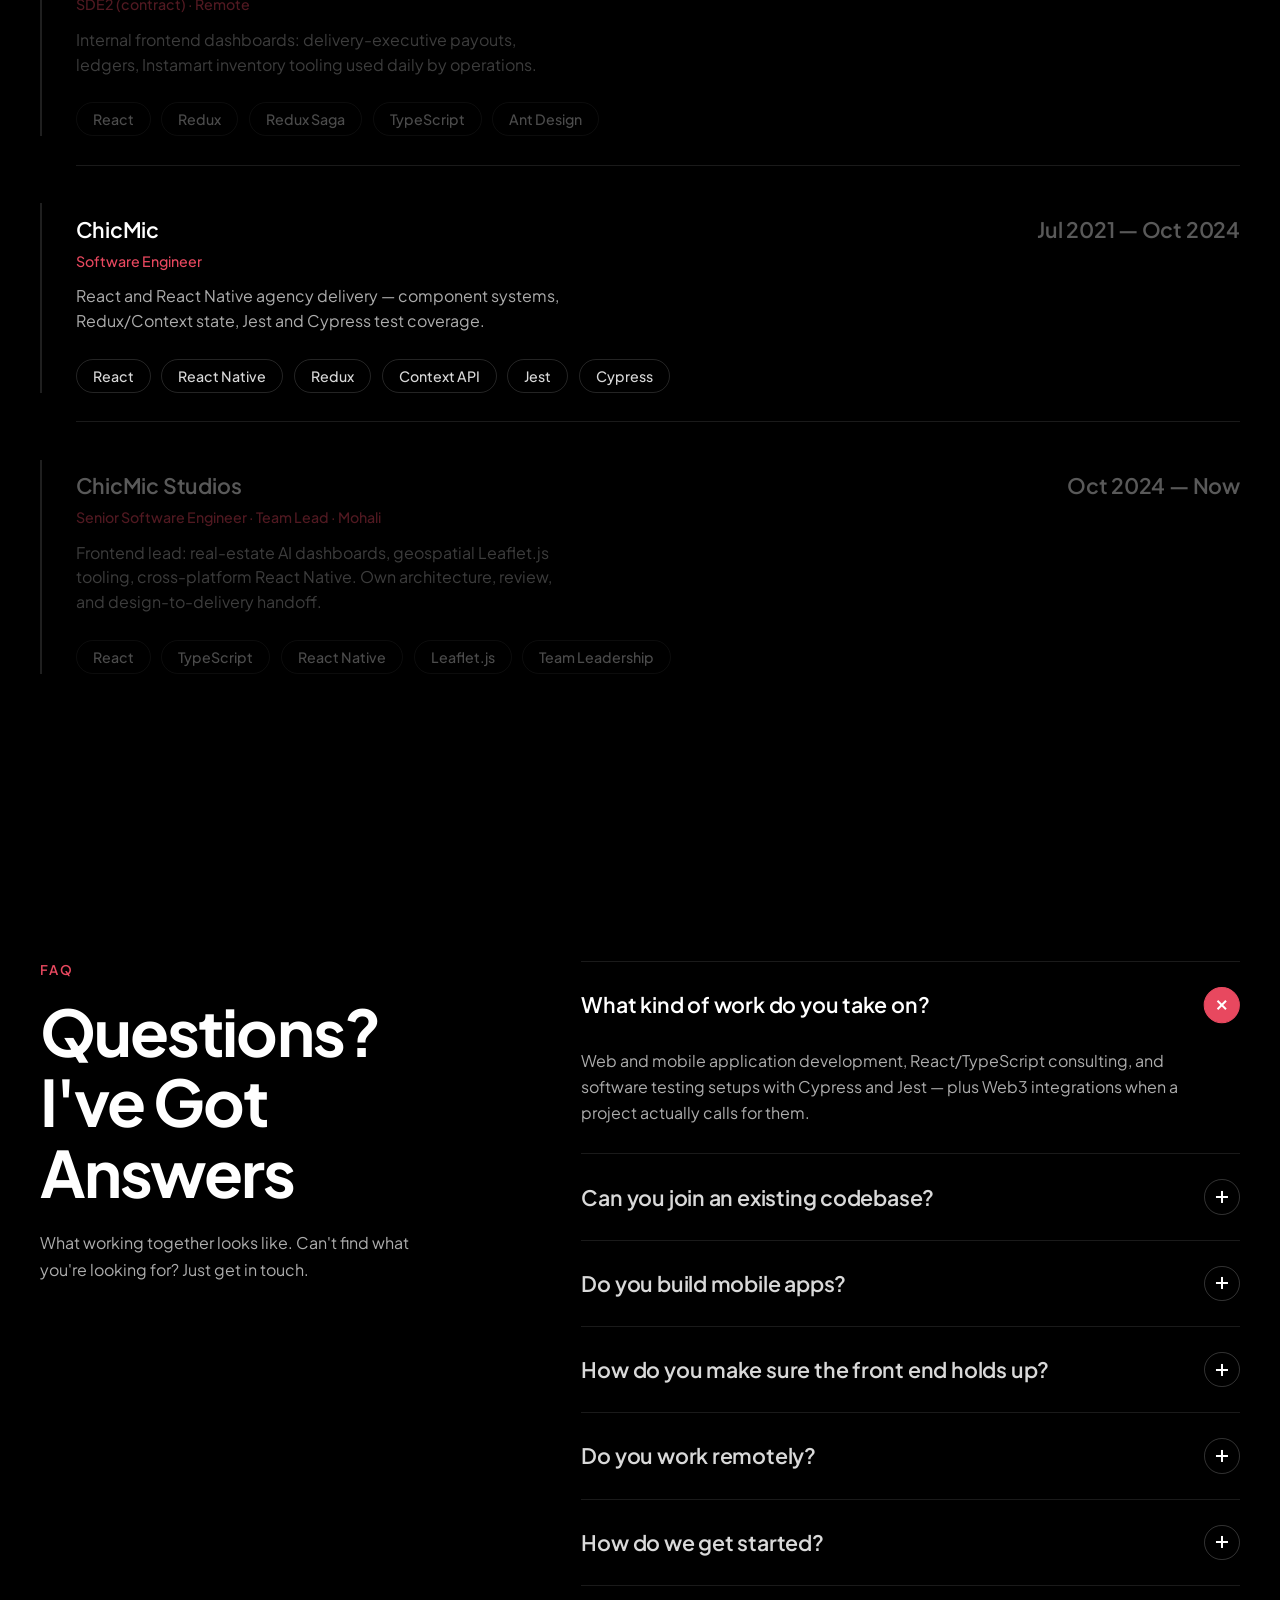
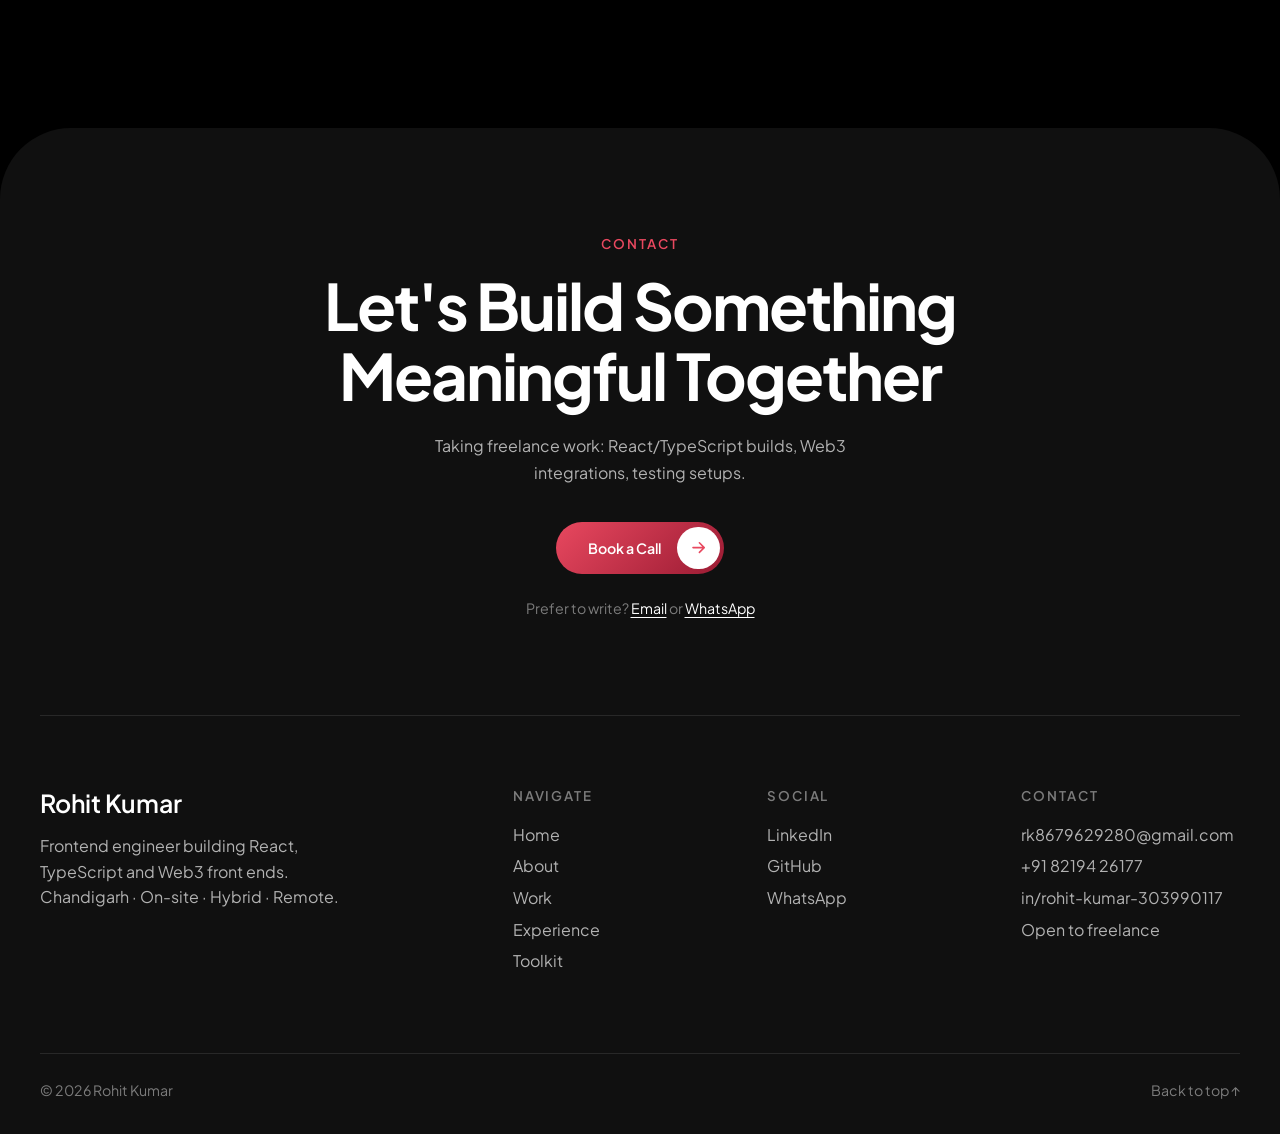
==== commit baadfea5: "What I Do: graphics that match each card's wording Co-Authored-By: Claude Opus 5.5 <noreply@anthropi" ====
--- a/index.html
+++ b/index.html
@@ -8,7 +8,7 @@
 <link rel="preconnect" href="https://fonts.googleapis.com">
 <link rel="preconnect" href="https://fonts.gstatic.com" crossorigin>
 <link href="https://fonts.googleapis.com/css2?family=Plus+Jakarta+Sans:wght@400;500;600;700&display=swap" rel="stylesheet">
-<link rel="stylesheet" href="style.css?v=2">
+<link rel="stylesheet" href="style.css?v=3">
 </head>
 <body>
 
@@ -199,7 +199,22 @@
               <circle cx="165" cy="95" r="60"/>
               <circle cx="165" cy="95" r="86"/>
             </g>
-            <use href="#mark" x="137" y="67" width="56" height="56"/>
+            <g fill="none" stroke="url(#mark-grad)" stroke-width="3">
+              <rect x="95" y="30" width="64" height="130" rx="13"/>
+              <rect x="171" y="30" width="64" height="130" rx="10"/>
+            </g>
+            <rect x="117" y="36" width="20" height="5" rx="2.5" fill="rgba(255,255,255,0.35)"/>
+            <circle cx="203" cy="39" r="2.5" fill="rgba(255,255,255,0.35)"/>
+            <g fill="rgba(255,255,255,0.14)">
+              <rect x="104" y="52" width="46" height="26" rx="5"/>
+              <rect x="180" y="52" width="46" height="26" rx="5"/>
+              <rect x="104" y="86" width="46" height="6" rx="3"/>
+              <rect x="180" y="86" width="46" height="6" rx="3"/>
+              <rect x="104" y="98" width="30" height="6" rx="3"/>
+              <rect x="180" y="98" width="30" height="6" rx="3"/>
+            </g>
+            <rect x="104" y="136" width="46" height="13" rx="6.5" fill="url(#mark-grad)"/>
+            <rect x="180" y="136" width="46" height="13" rx="6.5" fill="url(#mark-grad)"/>
           </svg>
           <h3>Cross-Platform React Native</h3>
           <p>One codebase, native-feeling apps on iOS and Android.</p>
@@ -208,13 +223,13 @@
 
       <div class="bento-col">
         <article class="card card-projects">
-          <svg class="card-icon" viewBox="0 0 24 24" aria-hidden="true"><path d="M8 6l-6 6 6 6M16 6l6 6-6 6"/></svg>
+          <svg class="card-icon" viewBox="0 0 24 24" aria-hidden="true"><path d="M4.5 16.5c-1.5 1.26-2 5-2 5s3.74-.5 5-2c.71-.84.7-2.13-.09-2.91a2.18 2.18 0 0 0-2.91-.09z"/><path d="M12 15l-3-3a22 22 0 0 1 2-3.95A12.88 12.88 0 0 1 22 2c0 2.72-.78 7.5-6 11a22.35 22.35 0 0 1-4 2z"/><path d="M9 12H4s.55-3.03 2-4c1.62-1.08 5 0 5 0"/><path d="M12 15v5s3.03-.55 4-2c1.08-1.62 0-5 0-5"/></svg>
           <h3>8+ Years Shipping</h3>
           <p>Production front ends since 2016 for software companies, agencies and startups.</p>
         </article>
         <article class="card card-teams">
           <div class="avatars">
-            <img src="assets/placeholder-avatar.svg" alt="">
+            <img class="avatar-lead" src="assets/placeholder-avatar.svg" alt="">
             <img src="assets/placeholder-avatar.svg" alt="">
             <img src="assets/placeholder-avatar.svg" alt="">
             <span class="avatar-more">+</span>
@@ -232,30 +247,60 @@
         <article class="card">
           <svg class="card-graphic" viewBox="0 0 330 190" aria-hidden="true">
             <g fill="none" stroke="rgba(255,255,255,0.12)" stroke-dasharray="3 5">
-              <circle cx="72" cy="80" r="50"/>
-              <circle cx="225" cy="82" r="52"/>
-              <path d="M122 80H173"/>
-            </g>
-            <use href="#mark" x="44" y="52" width="56" height="56"/>
-            <g fill="#e9e9e9">
-              <circle cx="213" cy="31" r="11"/>
-              <circle cx="276" cy="86" r="11"/>
-              <circle cx="205" cy="131" r="11"/>
-            </g>
+              <circle cx="66" cy="95" r="50"/>
+              <path d="M116 95H156"/>
+            </g>
+            <g fill="none" stroke="url(#mark-grad)" stroke-width="3.5" stroke-linejoin="round">
+              <rect x="42" y="74" width="48" height="40" rx="8"/>
+              <path d="M42 86h40a8 8 0 0 1 8 8"/>
+              <rect x="72" y="88" width="18" height="13" rx="4"/>
+            </g>
+            <circle cx="80" cy="94.5" r="2.2" fill="#e9e9e9"/>
+            <g stroke="rgba(255,255,255,0.35)" stroke-width="3" stroke-linecap="round">
+              <path d="M200 95h12M256 95h12"/>
+            </g>
+            <rect x="164" y="77" width="36" height="36" rx="7" fill="#e9e9e9"/>
+            <rect x="216" y="77" width="36" height="36" rx="7" fill="url(#mark-grad)"/>
+            <rect x="268" y="77" width="36" height="36" rx="7" fill="#e9e9e9"/>
             <g fill="#151515">
-              <circle cx="213" cy="31" r="4"/>
-              <rect x="272" y="82" width="8" height="8" rx="1.5"/>
-              <path d="M205 126l5 9h-10z"/>
+              <rect x="173" y="88" width="18" height="4" rx="2"/>
+              <rect x="173" y="97" width="12" height="4" rx="2"/>
+              <rect x="277" y="88" width="18" height="4" rx="2"/>
+              <rect x="277" y="97" width="12" height="4" rx="2"/>
+            </g>
+            <g fill="rgba(255,255,255,0.85)">
+              <rect x="225" y="88" width="18" height="4" rx="2"/>
+              <rect x="225" y="97" width="12" height="4" rx="2"/>
             </g>
           </svg>
           <h3>Web3 Integrations</h3>
           <p>Wallets, contracts and on-chain data wired into clean, reliable UIs — when a project actually calls for it.</p>
         </article>
         <article class="card">
-          <div class="chart">
-            <div class="bars"><span></span><span></span><span></span><span></span><span></span></div>
-            <p class="chart-stat">Cypress + Jest<br>test coverage</p>
-          </div>
+          <svg class="card-graphic" viewBox="0 0 330 190" aria-hidden="true" font-family="'Cascadia Code', Consolas, 'SF Mono', monospace" font-size="14">
+            <g fill="url(#mark-grad)">
+              <circle cx="22" cy="30" r="11"/>
+              <circle cx="22" cy="72" r="11"/>
+              <circle cx="22" cy="114" r="11"/>
+            </g>
+            <g fill="none" stroke="#fff" stroke-width="2.4" stroke-linecap="round" stroke-linejoin="round">
+              <path d="M17 30.5l3.5 3.5 6.5-7"/>
+              <path d="M17 72.5l3.5 3.5 6.5-7"/>
+              <path d="M17 114.5l3.5 3.5 6.5-7"/>
+            </g>
+            <g fill="rgba(255,255,255,0.85)">
+              <text x="44" y="35">checkout.cy.ts</text>
+              <text x="44" y="77">auth.spec.ts</text>
+              <text x="44" y="119">ledger.test.tsx</text>
+            </g>
+            <g fill="rgba(255,255,255,0.38)" text-anchor="end">
+              <text x="322" y="35">1.4s</text>
+              <text x="322" y="77">0.3s</text>
+              <text x="322" y="119">0.2s</text>
+            </g>
+            <path d="M11 146H322" stroke="rgba(255,255,255,0.1)"/>
+            <text x="11" y="176" fill="#f06a7e">Cypress + Jest · all passing</text>
+          </svg>
           <h3>Tested Like It's Live</h3>
           <p>End-to-end and unit tests so features hold up under real traffic.</p>
         </article>
--- a/style.css
+++ b/style.css
@@ -627,6 +627,12 @@
   margin-left: calc(-14 * var(--u));
 }
 
+.avatars .avatar-lead {
+  position: relative;
+  z-index: 1;
+  border-color: var(--accent);
+}
+
 .avatar-more {
   display: flex;
   align-items: center;
@@ -647,41 +653,6 @@
   color: var(--accent-ink);
   font-size: var(--fs-small);
   font-weight: 600;
-}
-
-.chart {
-  flex: 1;
-  min-height: 0;
-  display: flex;
-  align-items: flex-start;
-  gap: calc(28 * var(--u));
-  margin-bottom: calc(20 * var(--u));
-}
-
-.bars {
-  display: flex;
-  align-items: flex-end;
-  gap: calc(16 * var(--u));
-  height: 100%;
-}
-
-.bars span {
-  width: calc(26 * var(--u));
-  border-radius: calc(4 * var(--u)) calc(4 * var(--u)) 0 0;
-  background: linear-gradient(180deg, var(--accent) 0%, var(--accent-deep) 65%, rgba(155, 27, 51, 0.25) 100%);
-}
-
-.bars span:nth-child(1) { height: 52%; }
-.bars span:nth-child(2) { height: 62%; }
-.bars span:nth-child(3) { height: 72%; }
-.bars span:nth-child(4) { height: 85%; }
-.bars span:nth-child(5) { height: 100%; }
-
-.card .chart-stat {
-  margin-top: calc(30 * var(--u));
-  color: rgba(255, 255, 255, 0.85);
-  font-size: var(--fs-small);
-  font-weight: 500;
 }
 
 /* ---------- process (scroll-lit steps) ---------- */
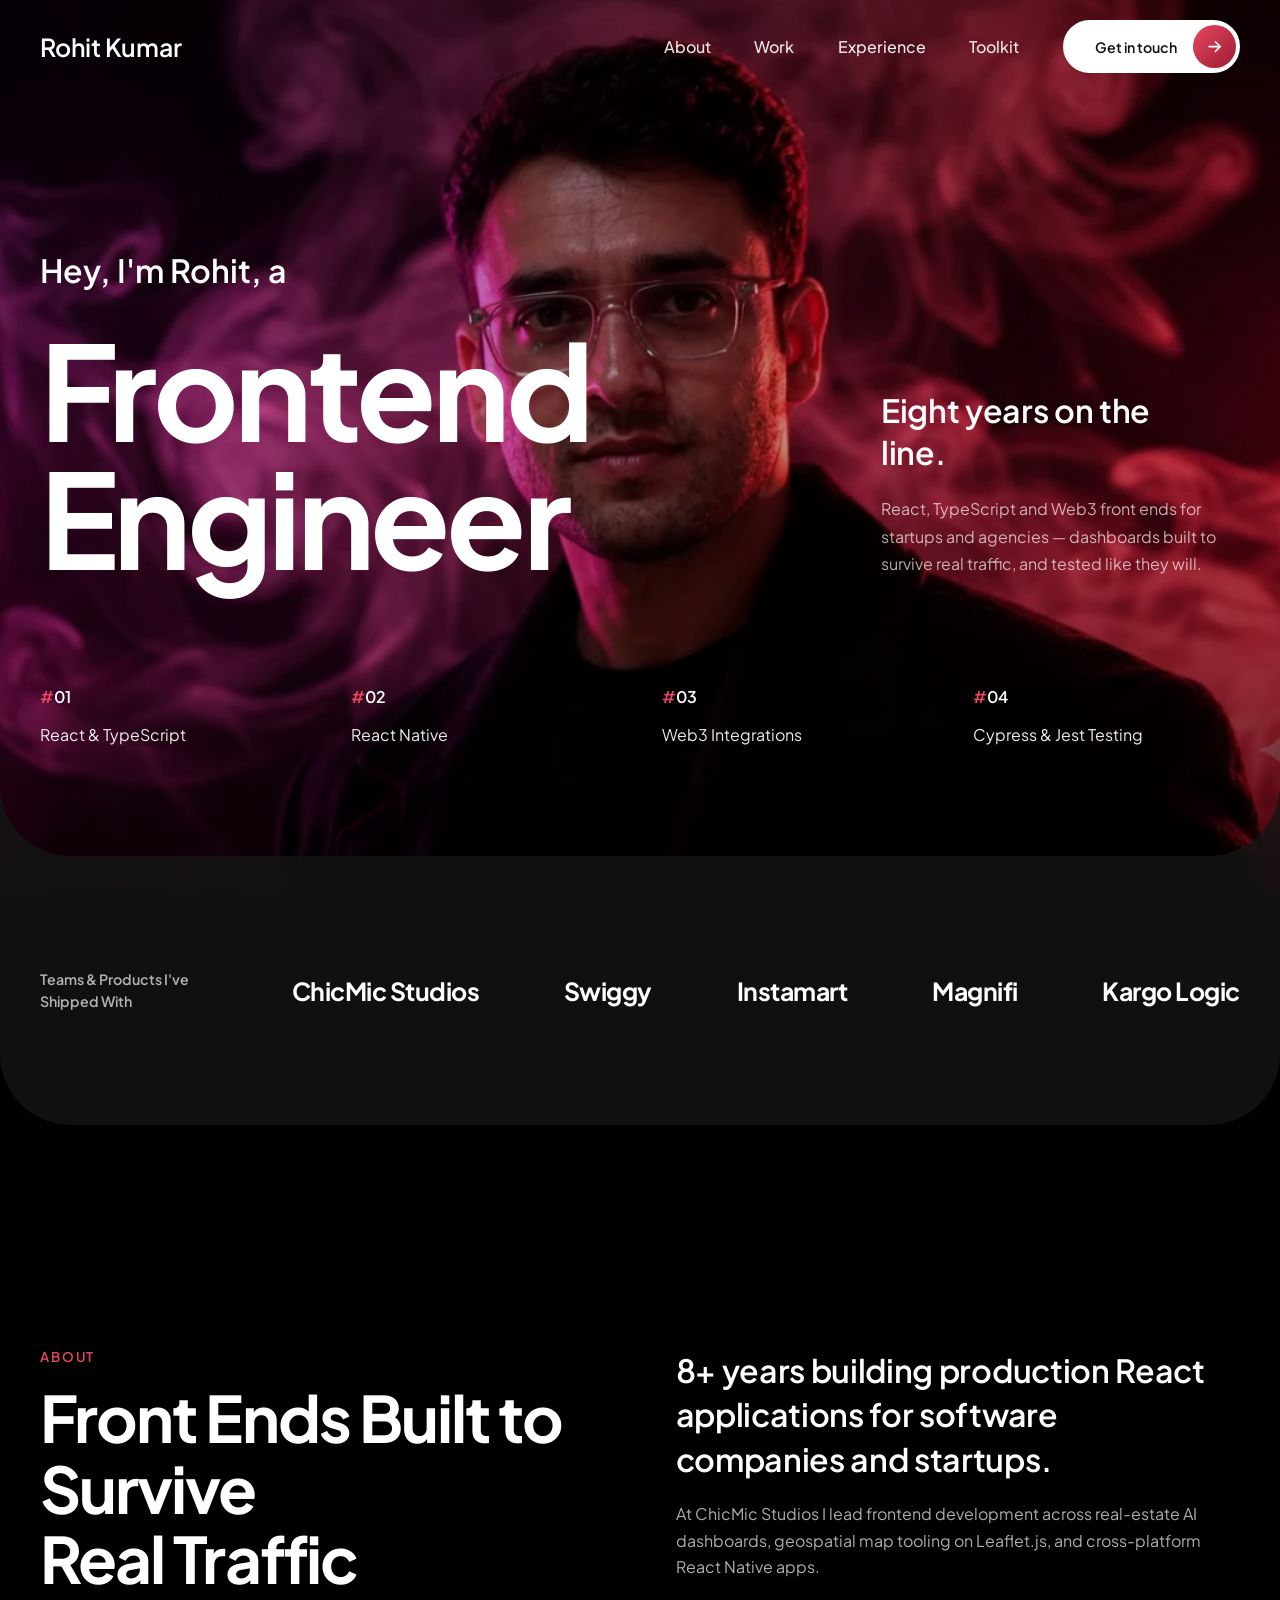
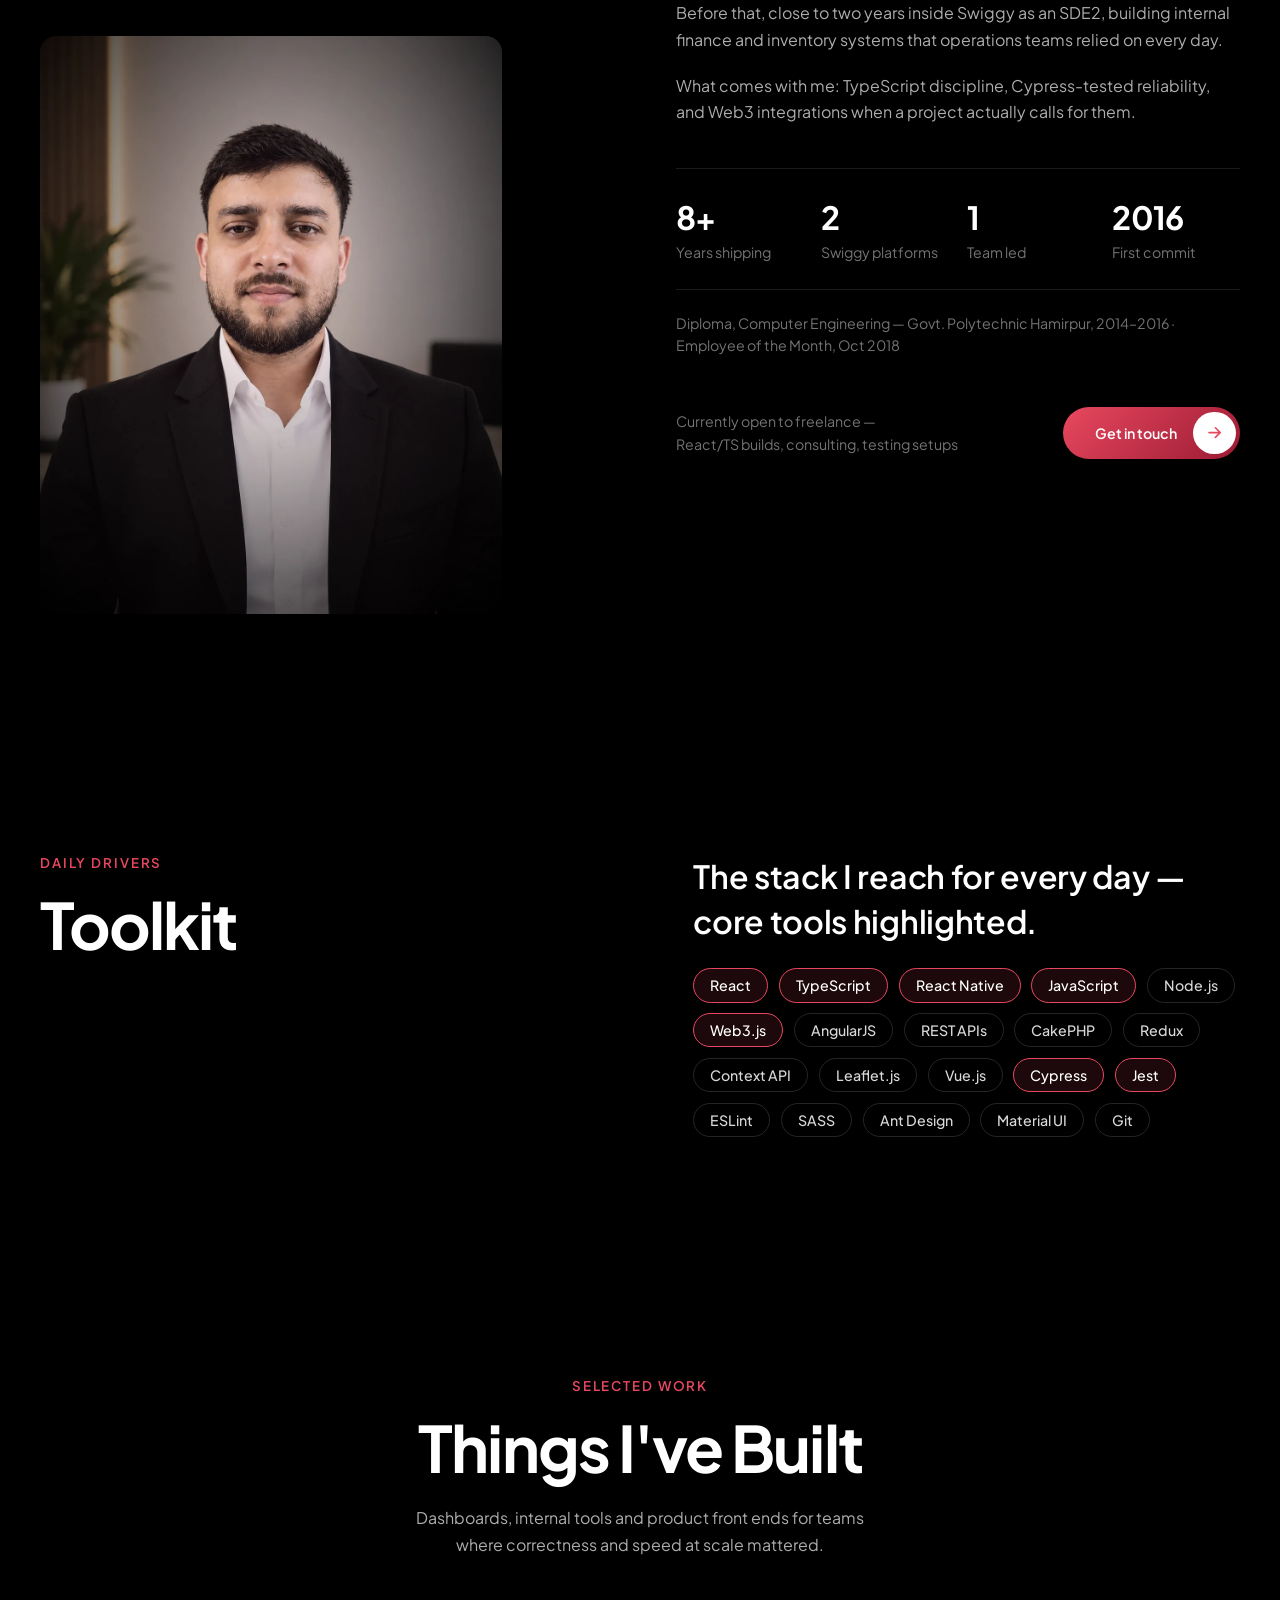
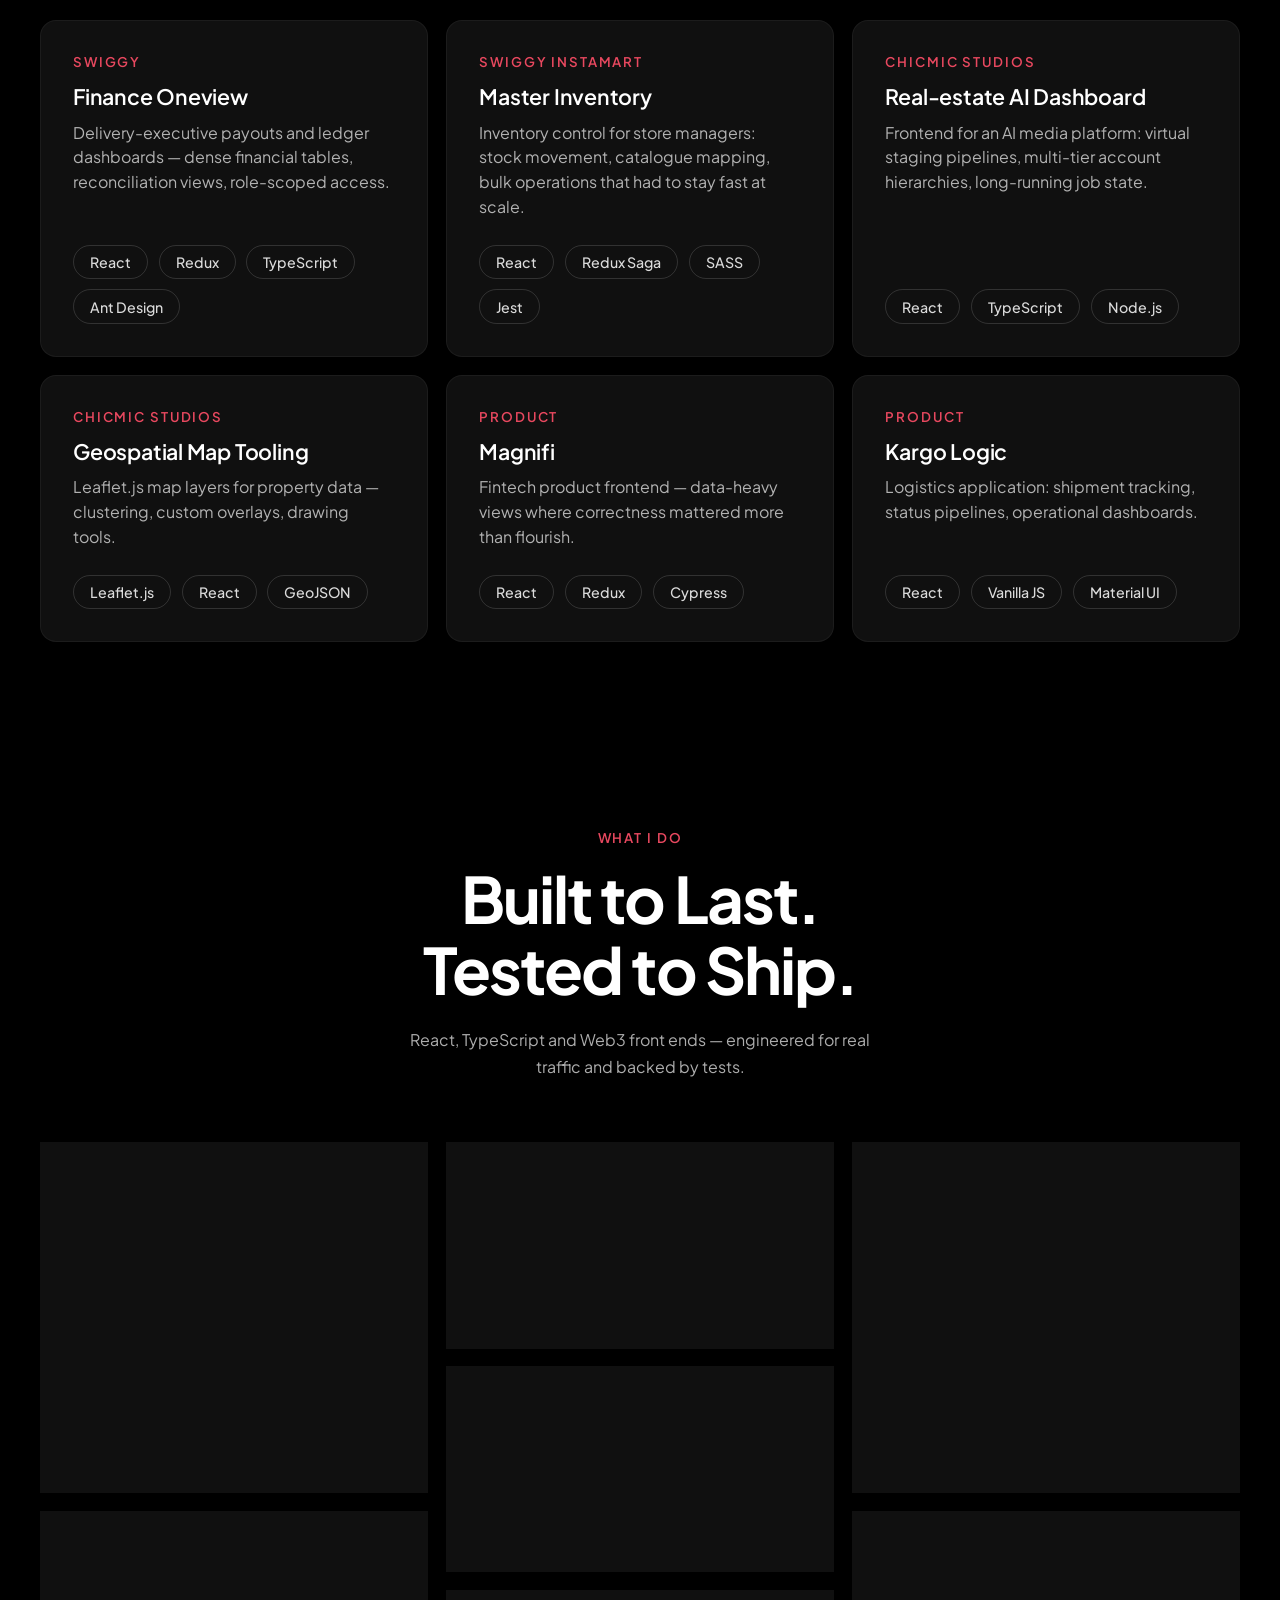
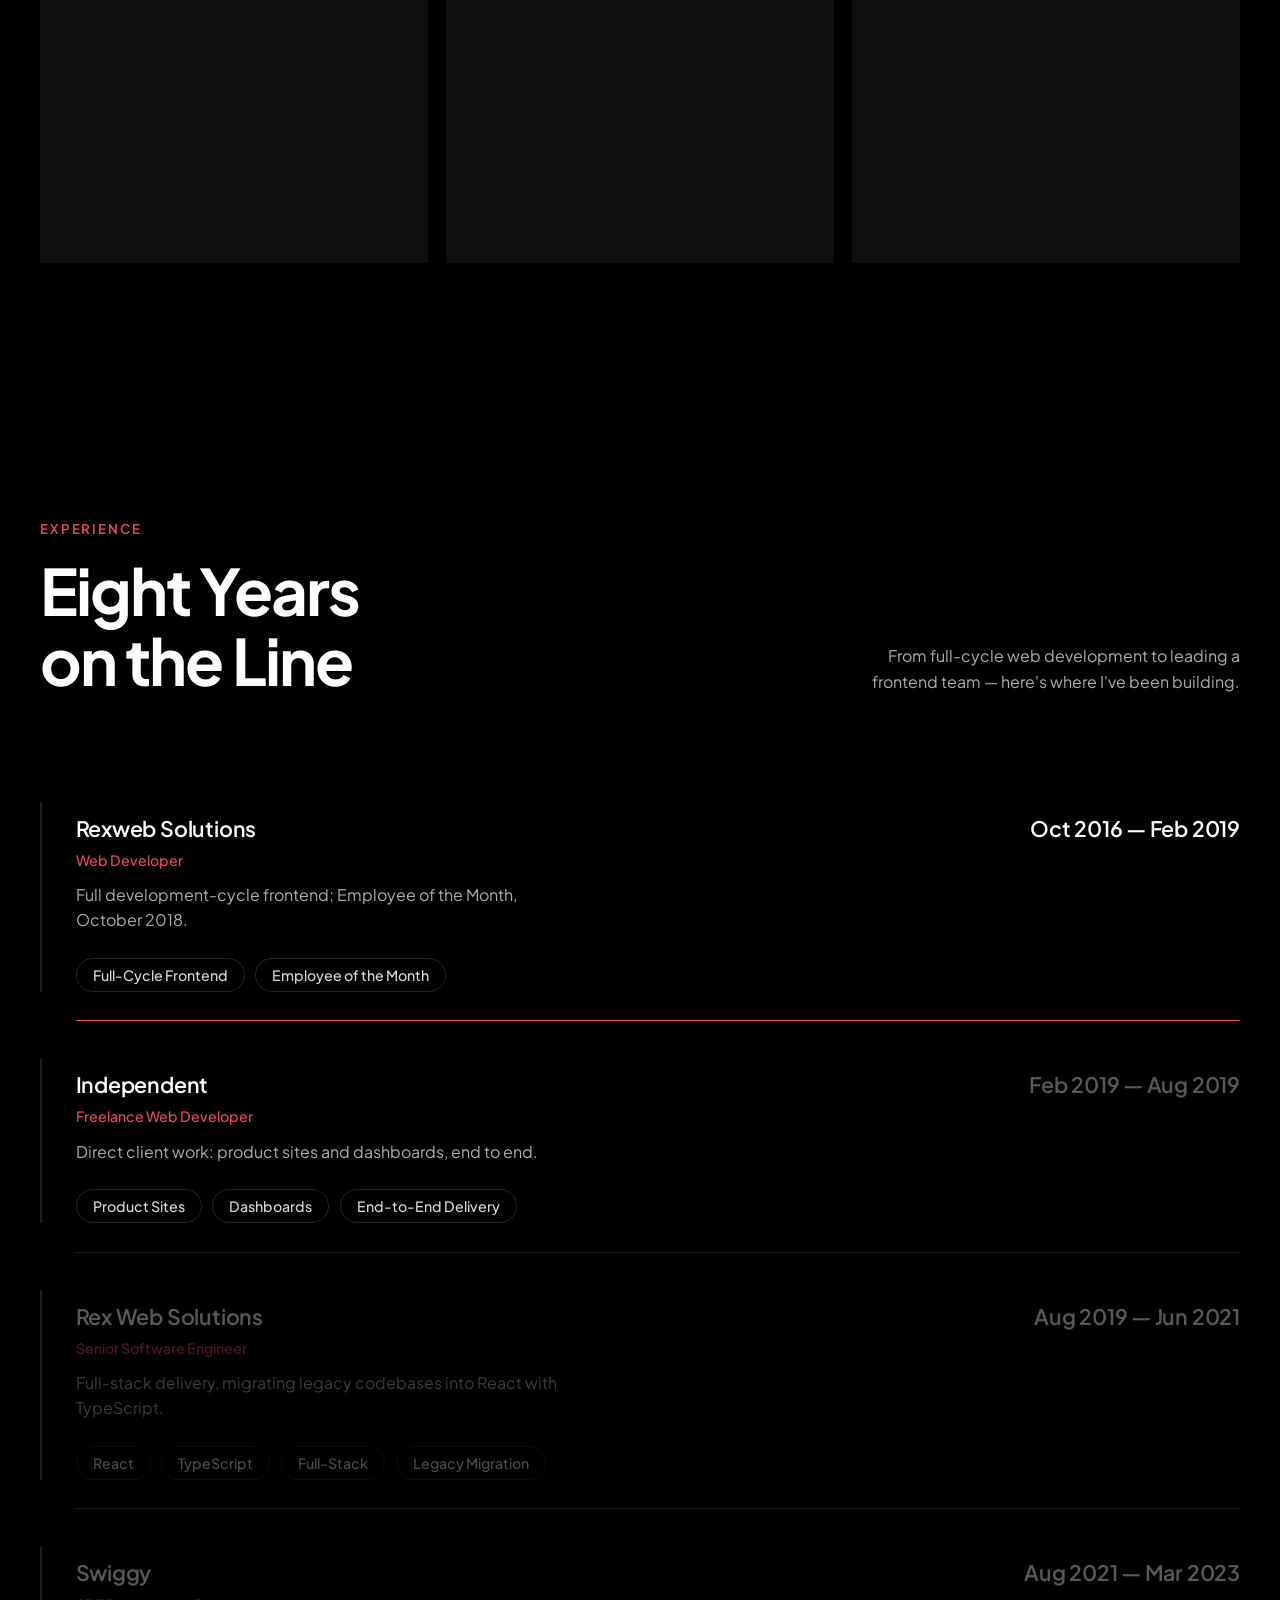
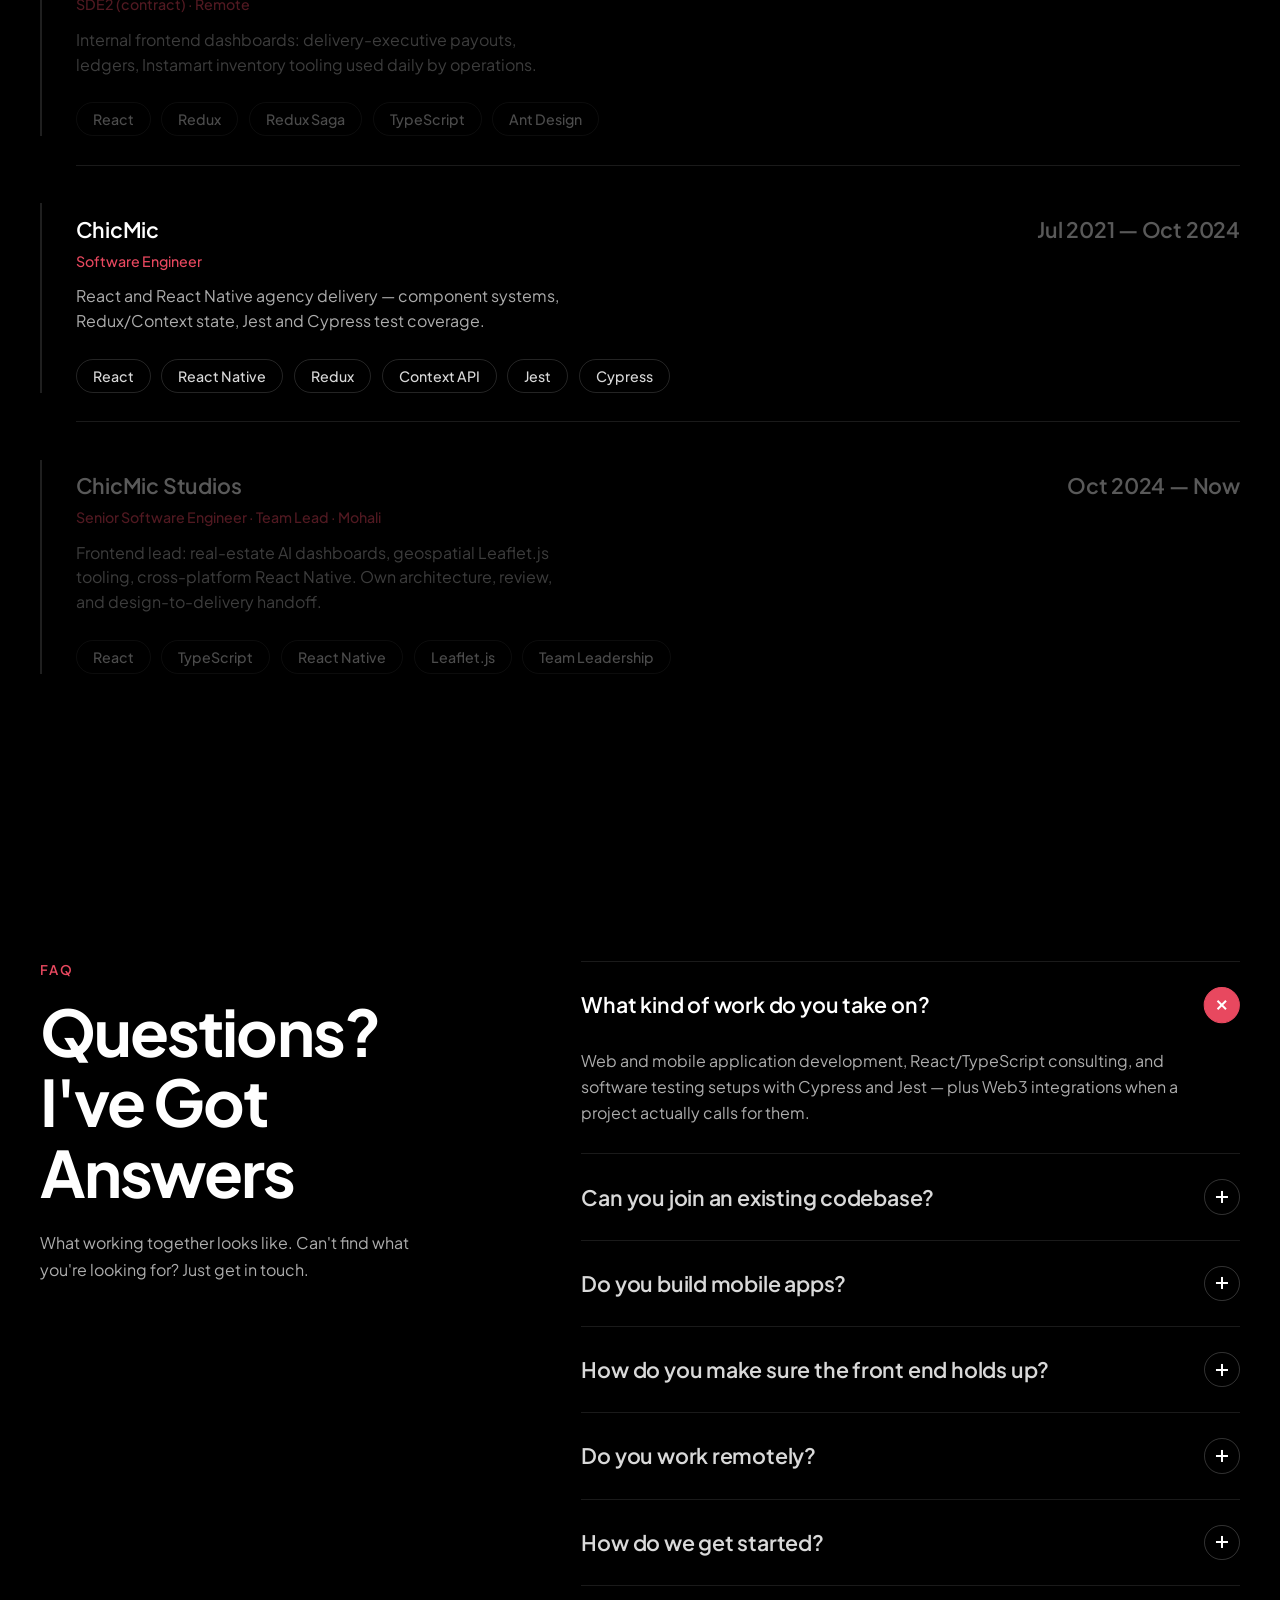
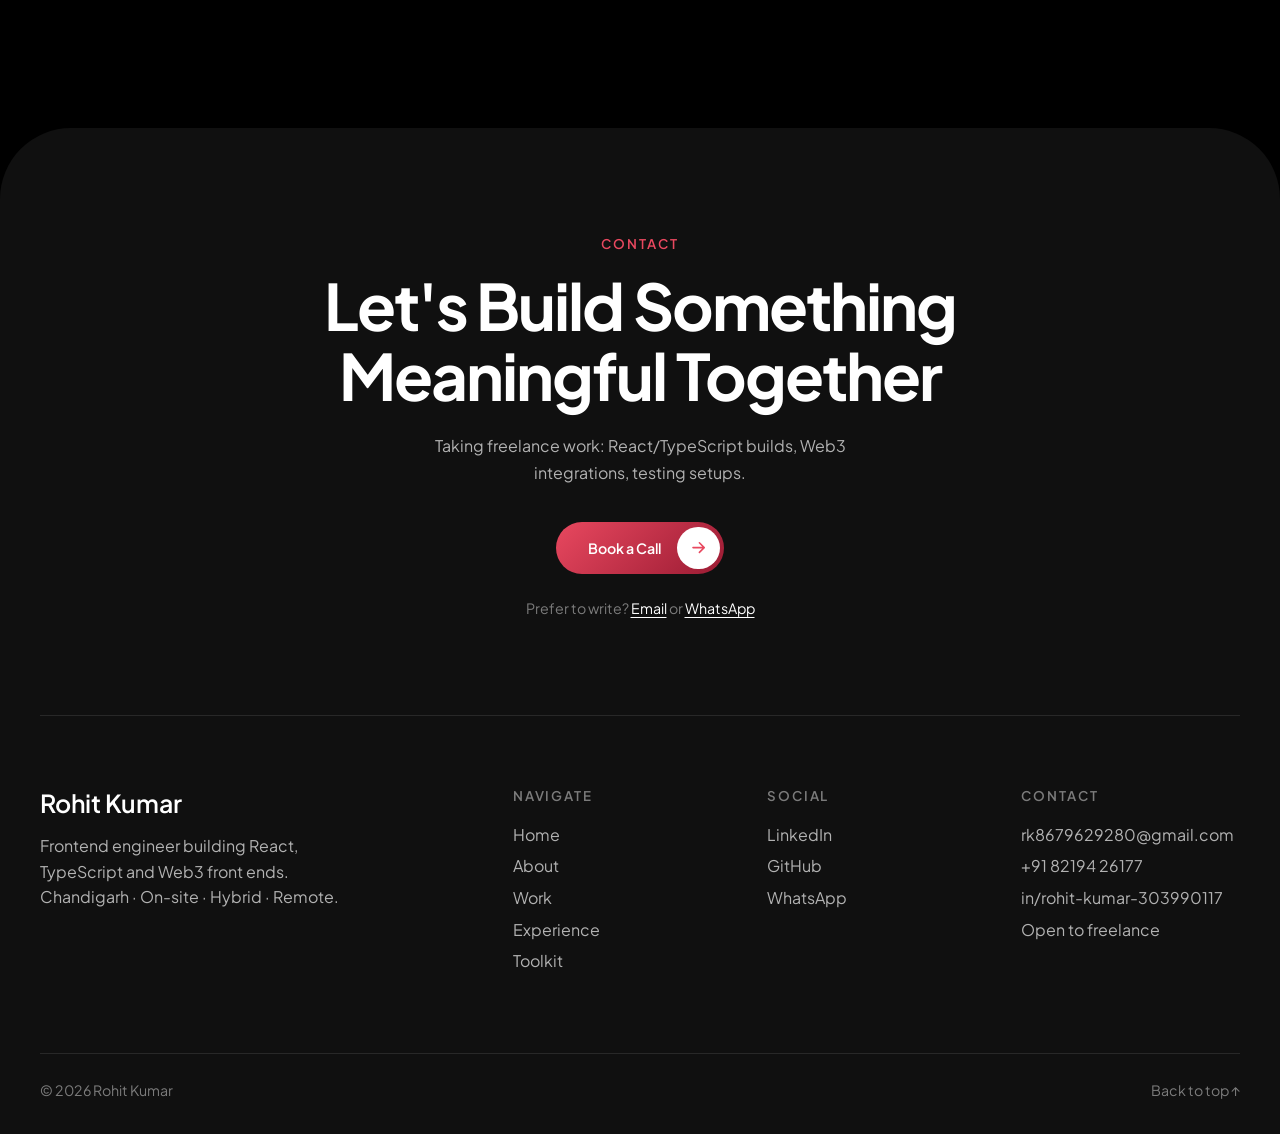
==== commit f8853230: "Larger accent badge for the 8+ Years card icon Co-Authored-By: Claude Opus 5.5 <noreply@anthropic.co" ====
--- a/index.html
+++ b/index.html
@@ -8,7 +8,7 @@
 <link rel="preconnect" href="https://fonts.googleapis.com">
 <link rel="preconnect" href="https://fonts.gstatic.com" crossorigin>
 <link href="https://fonts.googleapis.com/css2?family=Plus+Jakarta+Sans:wght@400;500;600;700&display=swap" rel="stylesheet">
-<link rel="stylesheet" href="style.css?v=3">
+<link rel="stylesheet" href="style.css?v=4">
 </head>
 <body>
 
--- a/style.css
+++ b/style.css
@@ -595,11 +595,17 @@
 }
 
 .card-icon {
-  width: calc(22 * var(--u));
-  height: calc(22 * var(--u));
+  box-sizing: border-box;
+  flex-shrink: 0;
+  width: max(40px, calc(52 * var(--u)));
+  height: max(40px, calc(52 * var(--u)));
+  padding: max(9px, calc(12 * var(--u)));
   margin-bottom: auto;
+  border-radius: max(10px, calc(14 * var(--u)));
+  background: rgba(232, 72, 95, 0.12);
+  border: 1px solid rgba(232, 72, 95, 0.28);
   fill: none;
-  stroke: rgba(255, 255, 255, 0.6);
+  stroke: var(--accent);
   stroke-width: 1.8;
   stroke-linecap: round;
   stroke-linejoin: round;
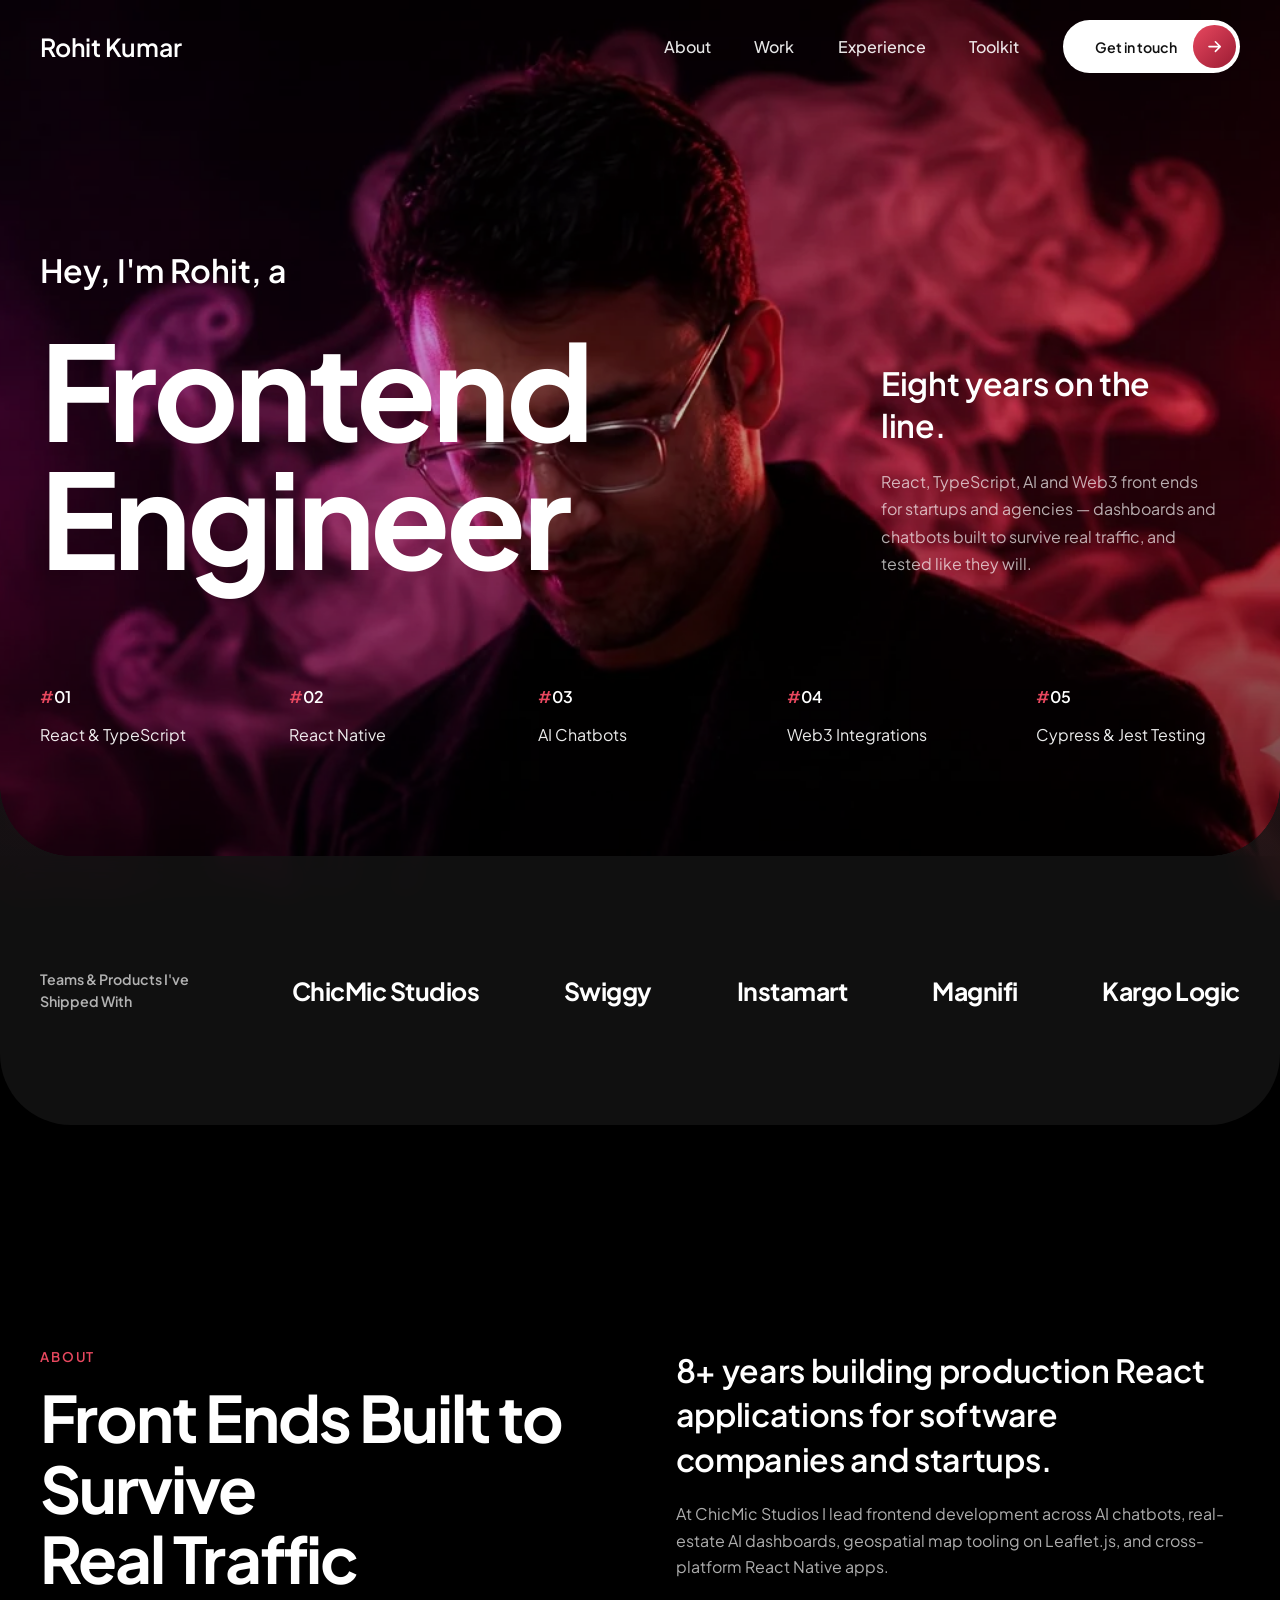
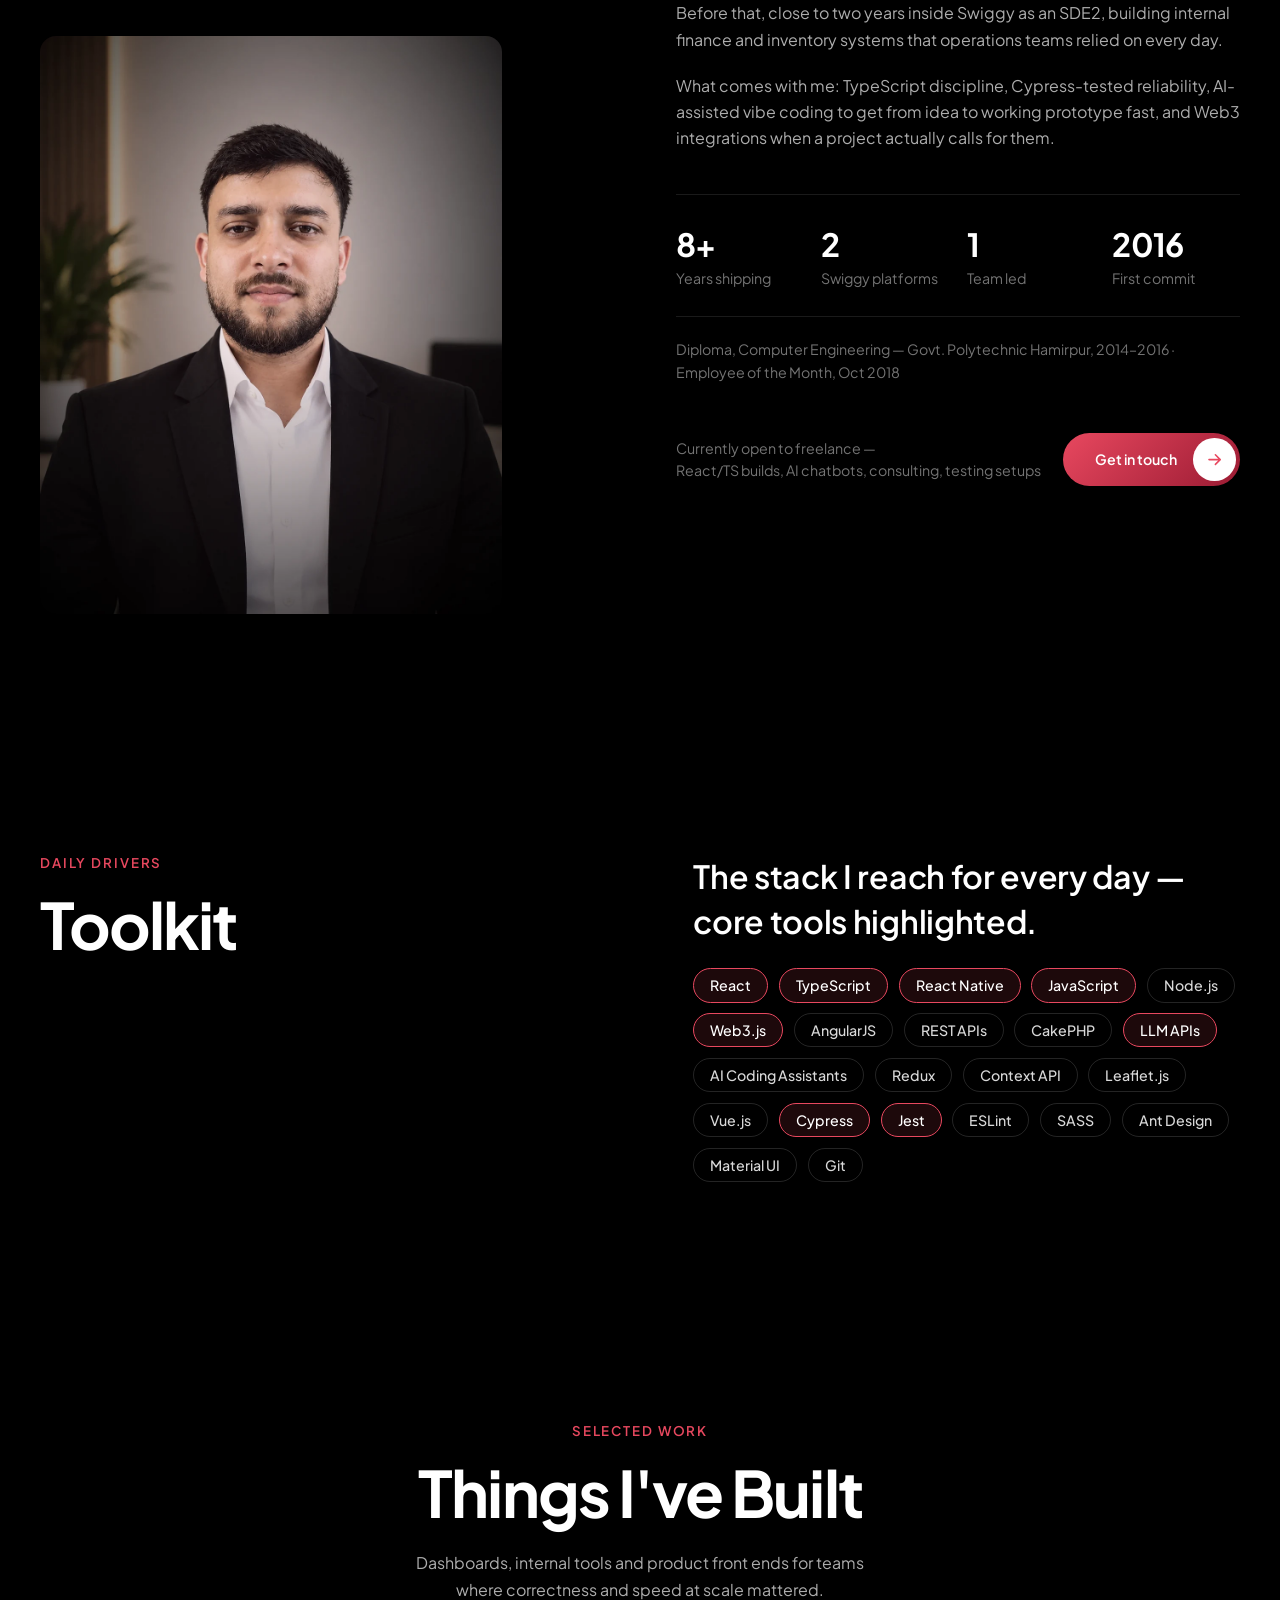
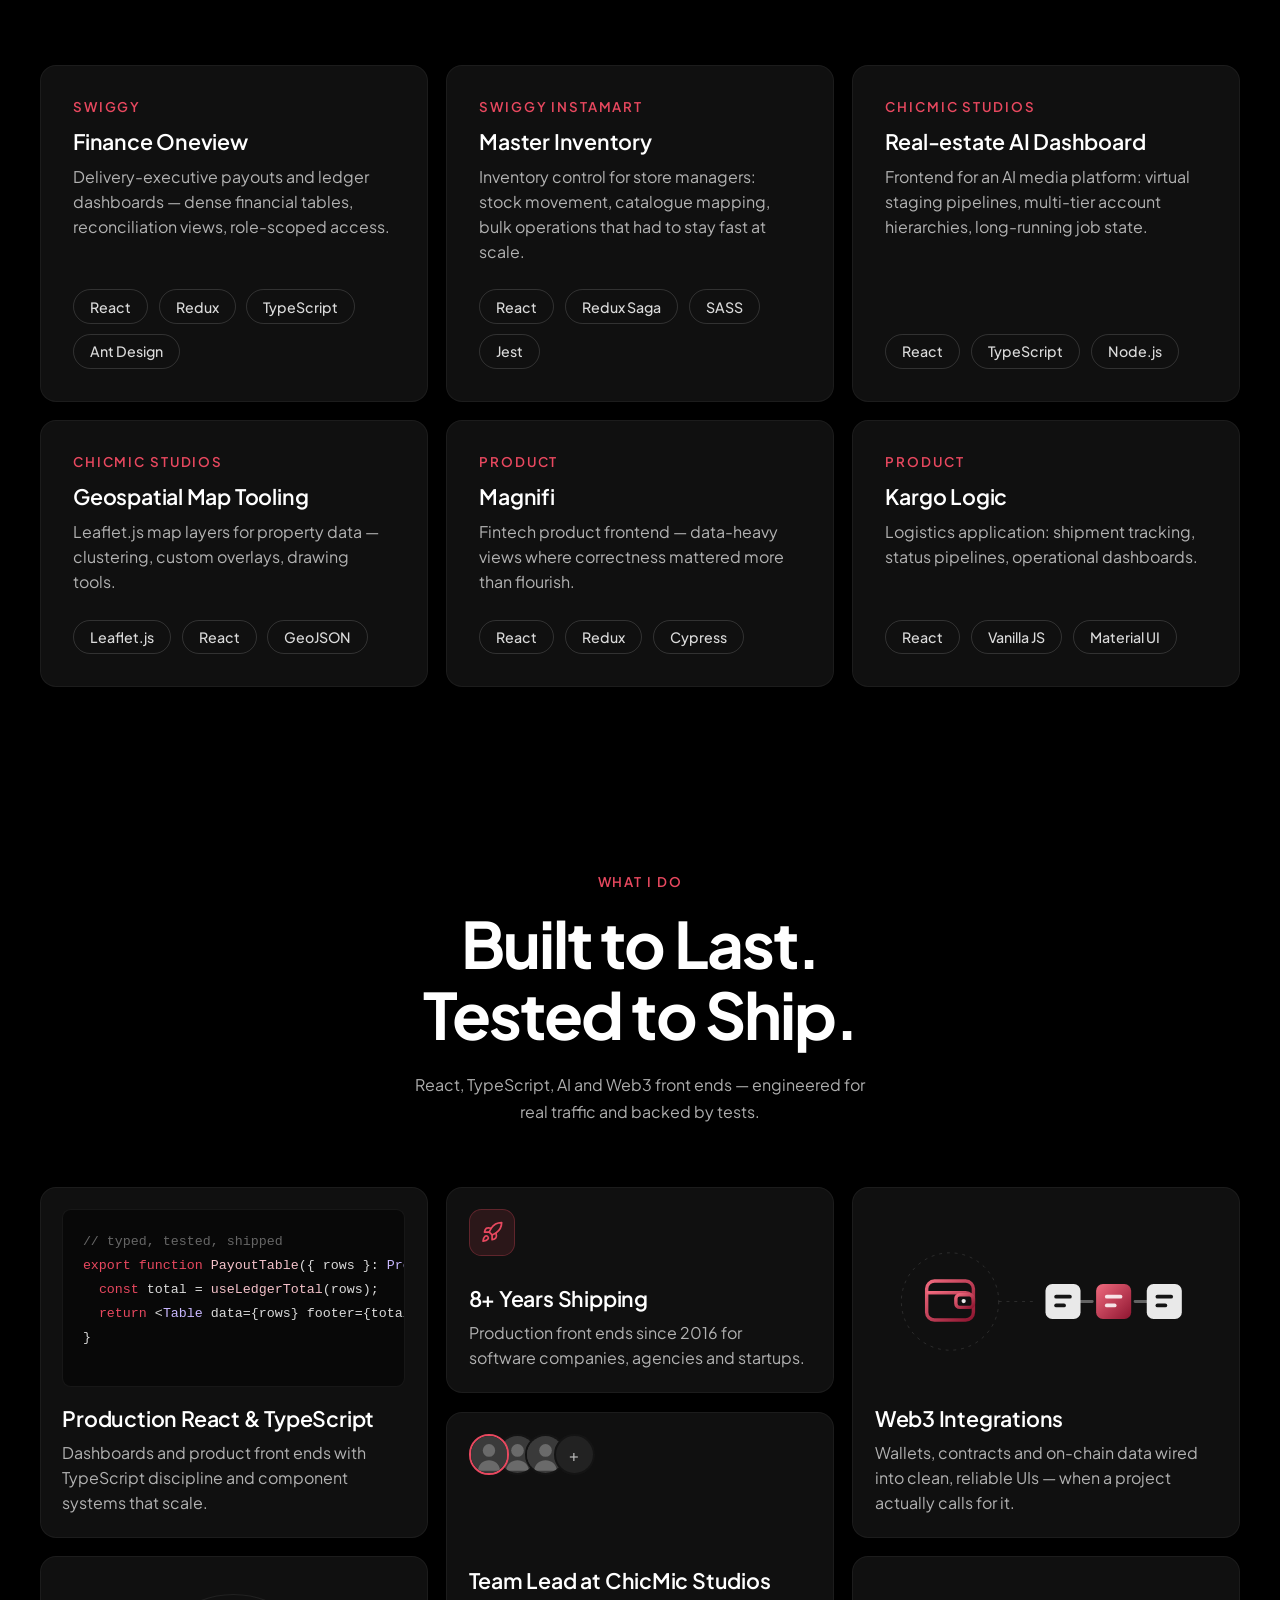
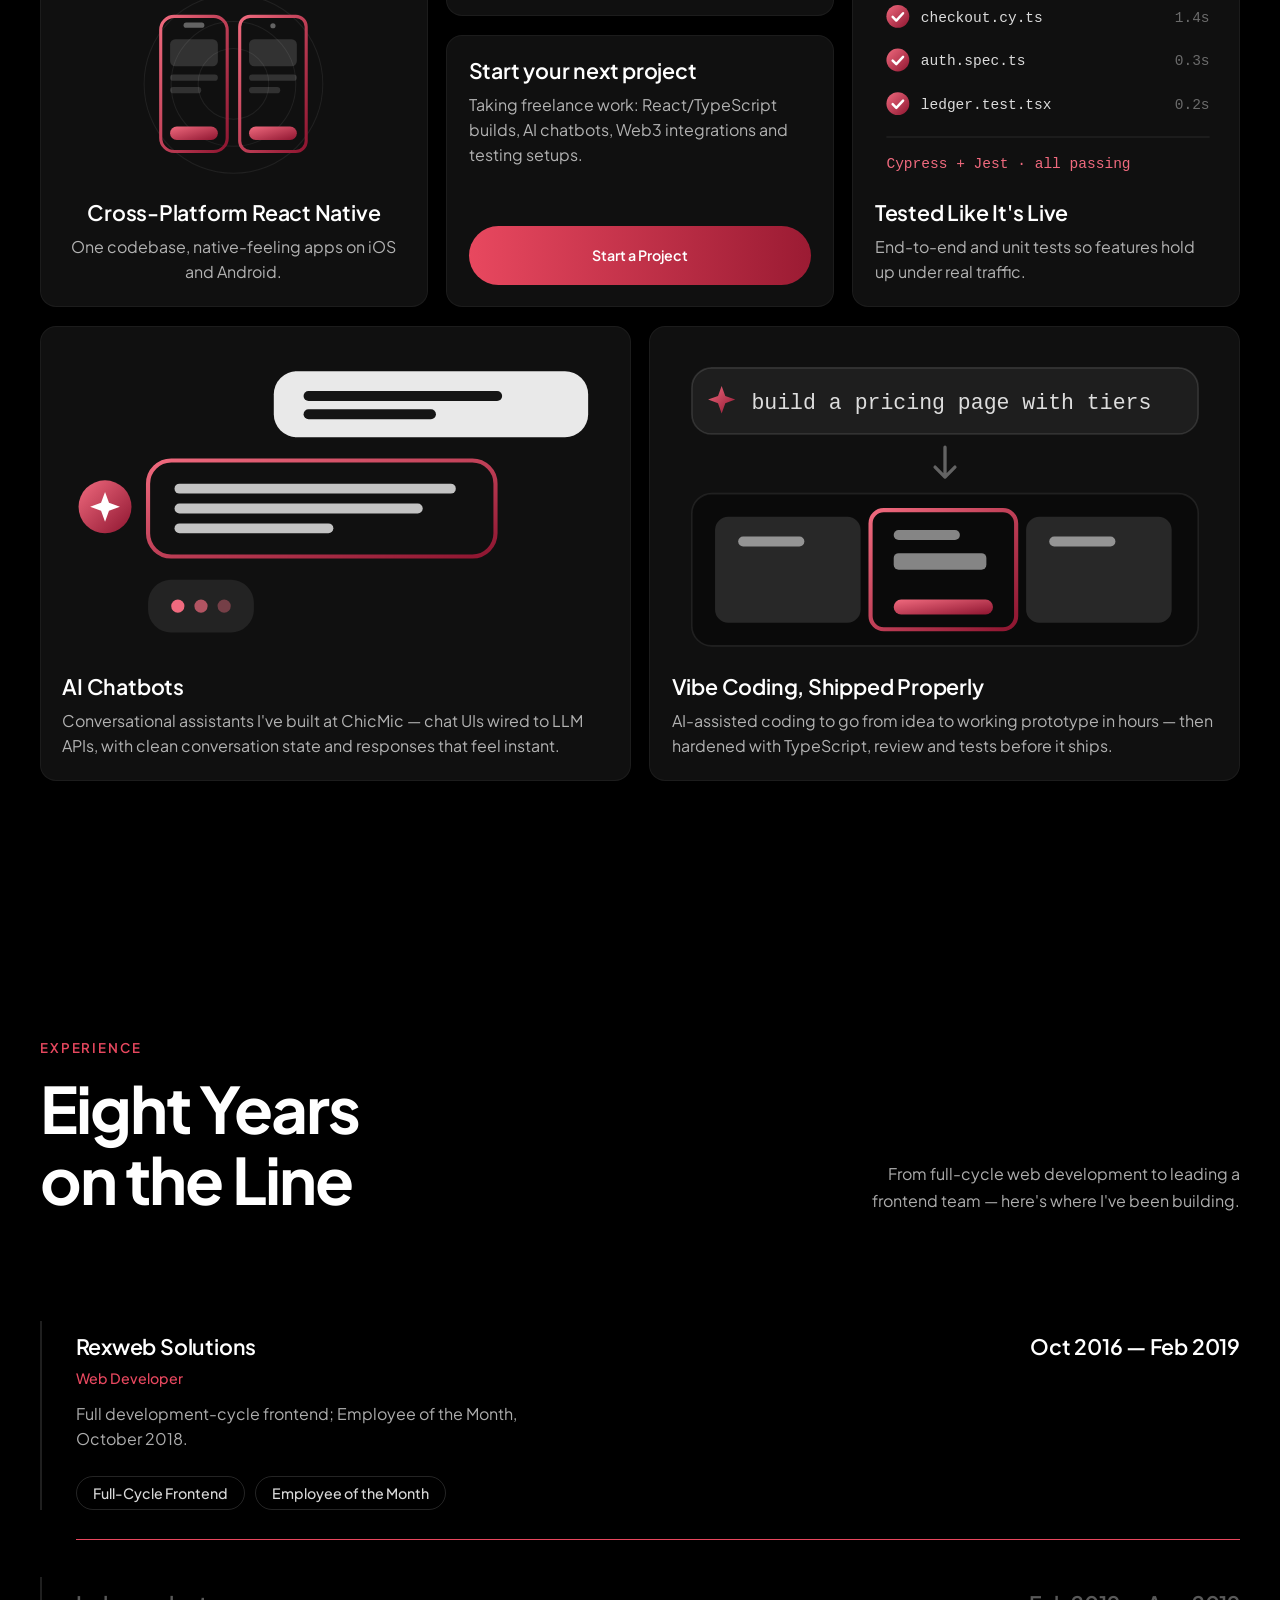
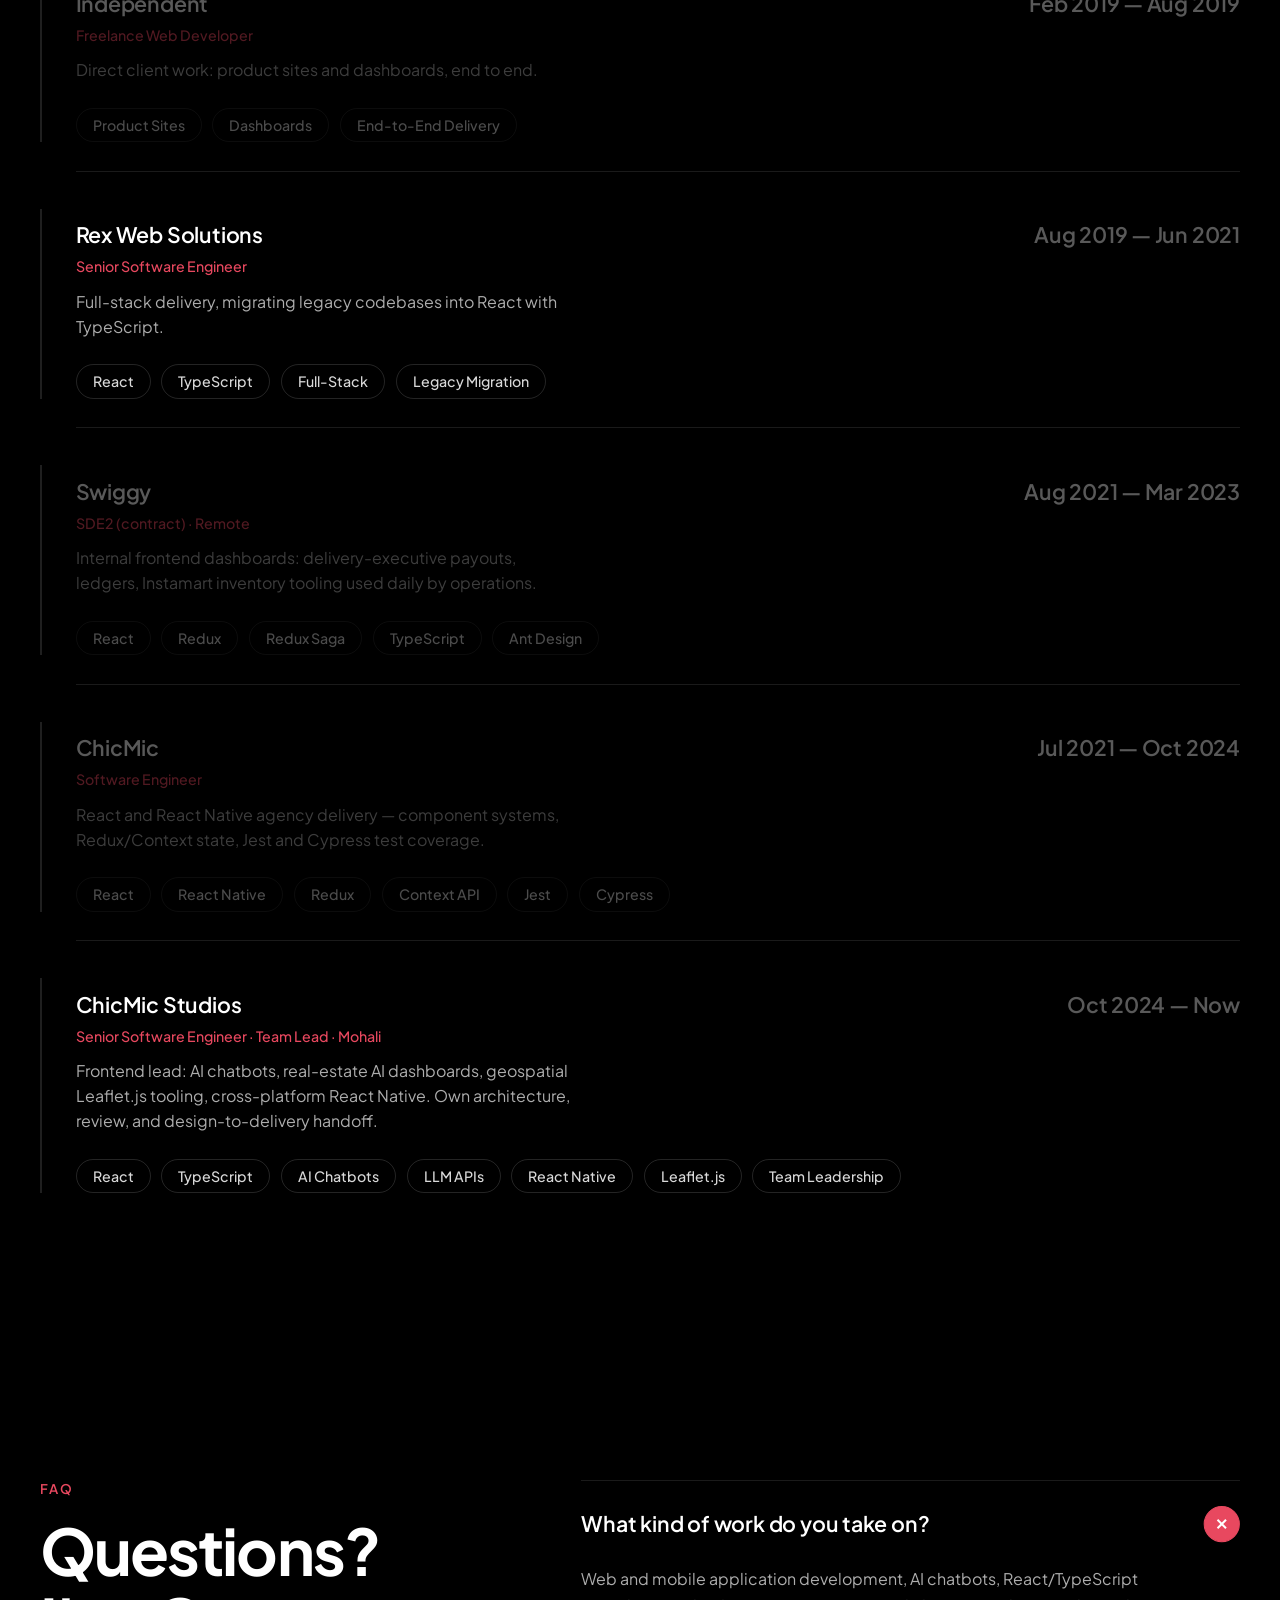
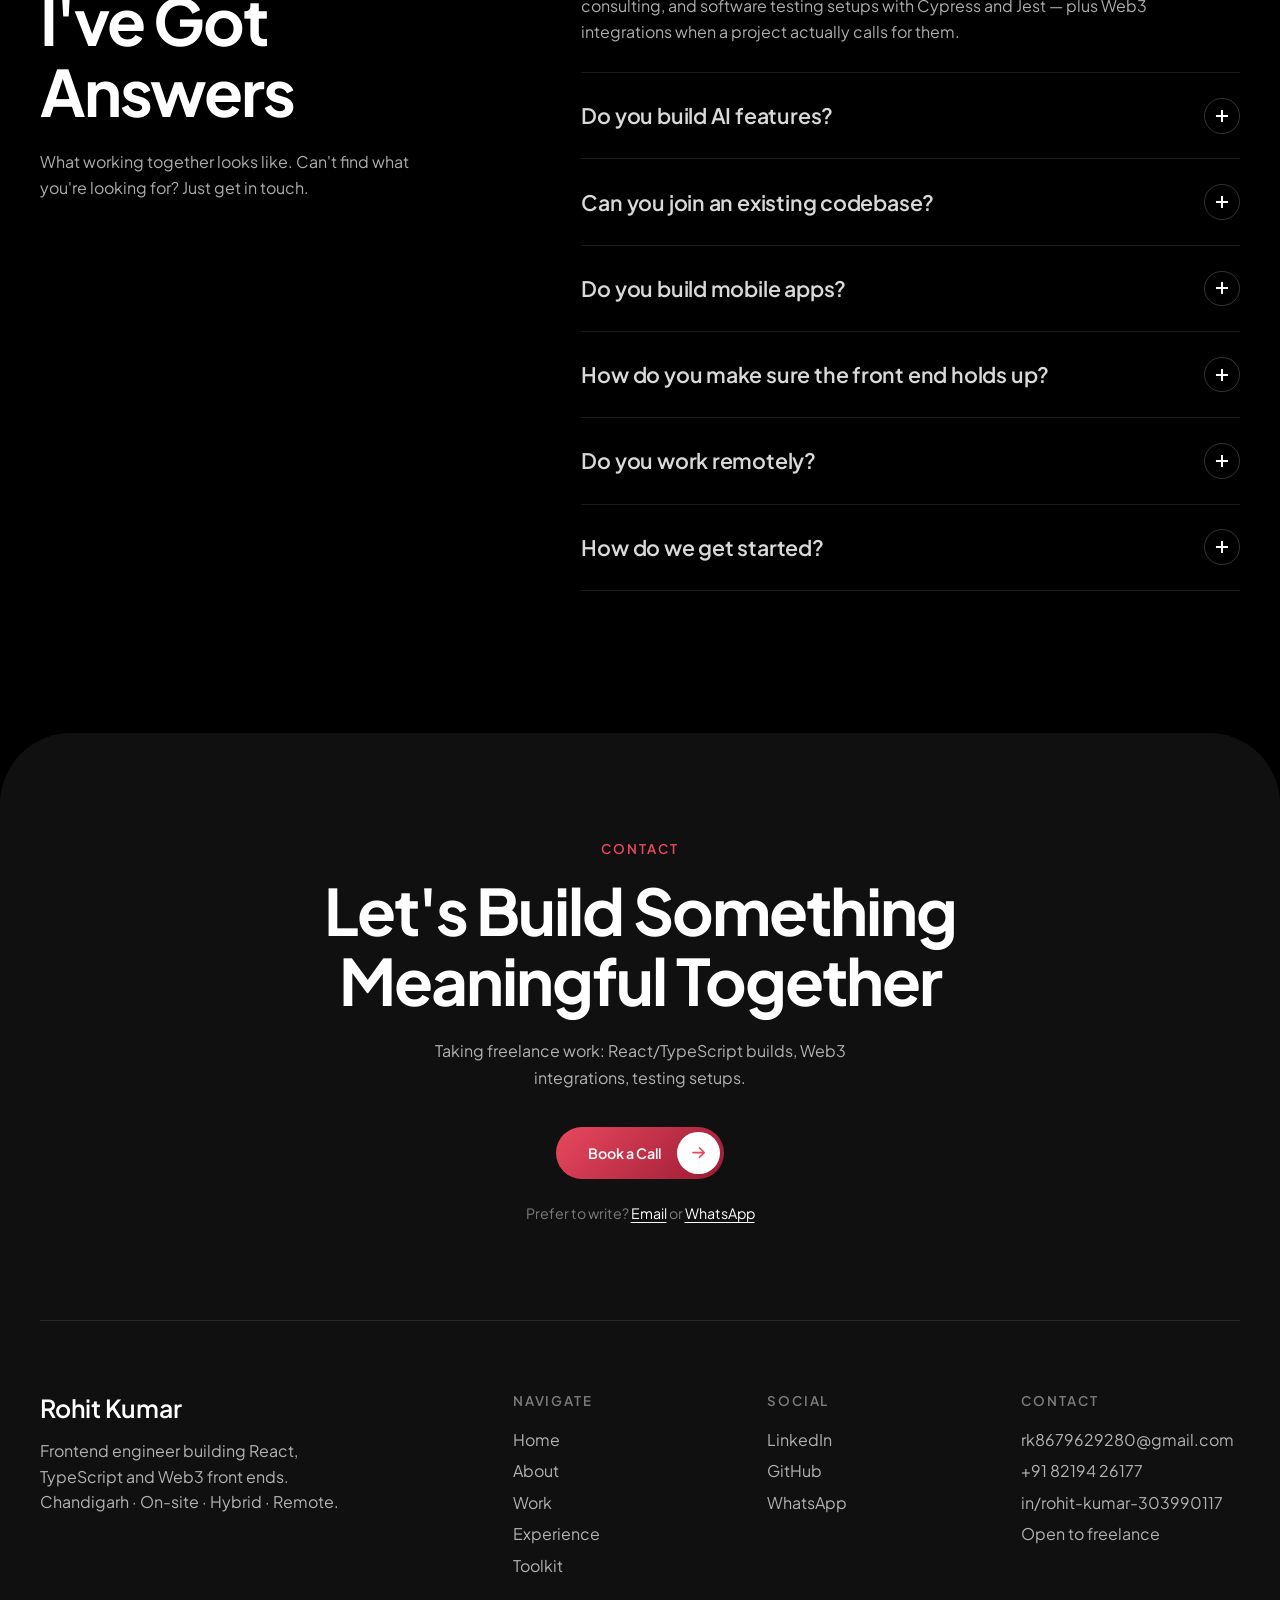
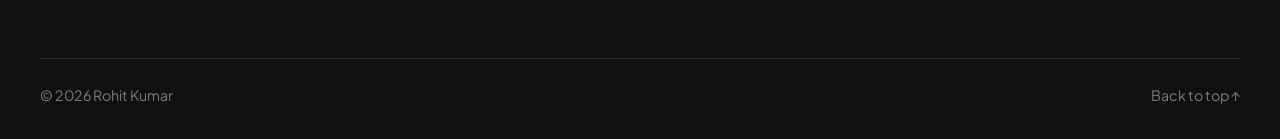
==== commit 28b9d852: "Add AI chatbots and vibe coding across the site Co-Authored-By: Claude Opus 5.5 <noreply@anthropic.c" ====
--- a/index.html
+++ b/index.html
@@ -8,7 +8,7 @@
 <link rel="preconnect" href="https://fonts.googleapis.com">
 <link rel="preconnect" href="https://fonts.gstatic.com" crossorigin>
 <link href="https://fonts.googleapis.com/css2?family=Plus+Jakarta+Sans:wght@400;500;600;700&display=swap" rel="stylesheet">
-<link rel="stylesheet" href="style.css?v=4">
+<link rel="stylesheet" href="style.css?v=5">
 </head>
 <body>
 
@@ -41,15 +41,16 @@
       </div>
       <div class="hero-tagline">
         <h2>Eight years on the line.</h2>
-        <p>React, TypeScript and Web3 front ends for startups and agencies — dashboards built to survive real traffic, and tested like they will.</p>
+        <p>React, TypeScript, AI and Web3 front ends for startups and agencies — dashboards and chatbots built to survive real traffic, and tested like they will.</p>
       </div>
     </div>
 
     <div class="hero-stats">
       <div class="stat"><span class="num"><span class="hash">#</span>01</span><span class="label">React &amp; TypeScript</span></div>
       <div class="stat"><span class="num"><span class="hash">#</span>02</span><span class="label">React Native</span></div>
-      <div class="stat"><span class="num"><span class="hash">#</span>03</span><span class="label">Web3 Integrations</span></div>
-      <div class="stat"><span class="num"><span class="hash">#</span>04</span><span class="label">Cypress &amp; Jest Testing</span></div>
+      <div class="stat"><span class="num"><span class="hash">#</span>03</span><span class="label">AI Chatbots</span></div>
+      <div class="stat"><span class="num"><span class="hash">#</span>04</span><span class="label">Web3 Integrations</span></div>
+      <div class="stat"><span class="num"><span class="hash">#</span>05</span><span class="label">Cypress &amp; Jest Testing</span></div>
     </div>
   </section>
 
@@ -73,9 +74,9 @@
     <div class="behind-right">
       <p class="behind-text">8+ years building production React applications for software companies and startups.</p>
       <div class="about-copy">
-        <p>At ChicMic Studios I lead frontend development across real-estate AI dashboards, geospatial map tooling on Leaflet.js, and cross-platform React Native apps.</p>
+        <p>At ChicMic Studios I lead frontend development across AI chatbots, real-estate AI dashboards, geospatial map tooling on Leaflet.js, and cross-platform React Native apps.</p>
         <p>Before that, close to two years inside Swiggy as an SDE2, building internal finance and inventory systems that operations teams relied on every day.</p>
-        <p>What comes with me: TypeScript discipline, Cypress-tested reliability, and Web3 integrations when a project actually calls for them.</p>
+        <p>What comes with me: TypeScript discipline, Cypress-tested reliability, AI-assisted vibe coding to get from idea to working prototype fast, and Web3 integrations when a project actually calls for them.</p>
       </div>
 
       <dl class="about-stats">
@@ -88,7 +89,7 @@
       <p class="about-note">Diploma, Computer Engineering — Govt. Polytechnic Hamirpur, 2014–2016 · Employee of the Month, Oct 2018</p>
 
       <div class="behind-cta">
-        <span>Currently open to freelance —<br>React/TS builds, consulting, testing setups</span>
+        <span>Currently open to freelance —<br>React/TS builds, AI chatbots, consulting, testing setups</span>
         <a class="btn btn-accent" href="#contact">
           Get in touch
           <span class="btn-icon"><svg viewBox="0 0 24 24"><path d="M5 12h14M13 6l6 6-6 6"/></svg></span>
@@ -106,7 +107,7 @@
       <p class="behind-text">The stack I reach for every day — core tools highlighted.</p>
       <ul class="tags toolkit">
         <li class="core">React</li><li class="core">TypeScript</li><li class="core">React Native</li><li class="core">JavaScript</li><li>Node.js</li><li class="core">Web3.js</li><li>AngularJS</li><li>REST APIs</li><li>CakePHP</li>
-        <li>Redux</li><li>Context API</li><li>Leaflet.js</li><li>Vue.js</li><li class="core">Cypress</li><li class="core">Jest</li>
+        <li class="core">LLM APIs</li><li>AI Coding Assistants</li><li>Redux</li><li>Context API</li><li>Leaflet.js</li><li>Vue.js</li><li class="core">Cypress</li><li class="core">Jest</li>
         <li>ESLint</li><li>SASS</li><li>Ant Design</li><li>Material UI</li><li>Git</li>
       </ul>
     </div>
@@ -178,7 +179,7 @@
     <div class="impact-head">
       <p class="eyebrow">What I Do</p>
       <h2 class="section-title">Built to Last.<br>Tested to Ship.</h2>
-      <p class="section-intro">React, TypeScript and Web3 front ends — engineered for real traffic and backed by tests.</p>
+      <p class="section-intro">React, TypeScript, AI and Web3 front ends — engineered for real traffic and backed by tests.</p>
     </div>
 
     <div class="bento">
@@ -238,7 +239,7 @@
         </article>
         <article class="card card-cta">
           <h3>Start your next project</h3>
-          <p>Taking freelance work: React/TypeScript builds, Web3 integrations and testing setups.</p>
+          <p>Taking freelance work: React/TypeScript builds, AI chatbots, Web3 integrations and testing setups.</p>
           <a class="cta-btn" href="mailto:rk8679629280@gmail.com?subject=Project%20enquiry" data-calendly>Start a Project</a>
         </article>
       </div>
@@ -306,6 +307,56 @@
         </article>
       </div>
     </div>
+    <div class="bento-row">
+      <article class="card">
+        <svg class="card-graphic" viewBox="0 0 330 190" aria-hidden="true">
+          <rect x="128" y="14" width="190" height="40" rx="14" fill="#e9e9e9"/>
+          <g fill="#151515">
+            <rect x="146" y="26" width="120" height="6" rx="3"/>
+            <rect x="146" y="37" width="80" height="6" rx="3"/>
+          </g>
+          <circle cx="26" cy="96" r="16" fill="url(#mark-grad)"/>
+          <path d="M26 87l2.4 6.6L35 96l-6.6 2.4L26 105l-2.4-6.6L17 96l6.6-2.4z" fill="#fff"/>
+          <rect x="52" y="68" width="210" height="58" rx="14" fill="none" stroke="url(#mark-grad)" stroke-width="2.5"/>
+          <g fill="rgba(255,255,255,0.75)">
+            <rect x="68" y="82" width="170" height="6" rx="3"/>
+            <rect x="68" y="94" width="150" height="6" rx="3"/>
+            <rect x="68" y="106" width="96" height="6" rx="3"/>
+          </g>
+          <rect x="52" y="140" width="64" height="32" rx="14" fill="rgba(255,255,255,0.08)"/>
+          <g fill="#f06a7e">
+            <circle cx="70" cy="156" r="4"/>
+            <circle cx="84" cy="156" r="4" opacity="0.7"/>
+            <circle cx="98" cy="156" r="4" opacity="0.4"/>
+          </g>
+        </svg>
+        <h3>AI Chatbots</h3>
+        <p>Conversational assistants I've built at ChicMic — chat UIs wired to LLM APIs, with clean conversation state and responses that feel instant.</p>
+      </article>
+      <article class="card">
+        <svg class="card-graphic" viewBox="0 0 330 190" aria-hidden="true" font-family="'Cascadia Code', Consolas, 'SF Mono', monospace" font-size="13">
+          <rect x="12" y="12" width="306" height="40" rx="12" fill="rgba(255,255,255,0.06)" stroke="rgba(255,255,255,0.12)"/>
+          <path d="M30 23l2.2 6 6 2.2-6 2.2L30 39.6l-2.2-6.2-6-2.2 6-2.2z" fill="url(#mark-grad)"/>
+          <text x="48" y="37" fill="rgba(255,255,255,0.85)">build a pricing page with tiers</text>
+          <path d="M165 60v18m-6-6 6 6 6-6" fill="none" stroke="rgba(255,255,255,0.35)" stroke-width="2" stroke-linecap="round" stroke-linejoin="round"/>
+          <rect x="12" y="88" width="306" height="92" rx="12" fill="rgba(0,0,0,0.35)" stroke="rgba(255,255,255,0.08)"/>
+          <g fill="rgba(255,255,255,0.12)">
+            <rect x="26" y="102" width="88" height="64" rx="8"/>
+            <rect x="214" y="102" width="88" height="64" rx="8"/>
+          </g>
+          <rect x="120" y="98" width="88" height="72" rx="8" fill="none" stroke="url(#mark-grad)" stroke-width="2.5"/>
+          <rect x="134" y="152" width="60" height="9" rx="4.5" fill="url(#mark-grad)"/>
+          <g fill="rgba(255,255,255,0.5)">
+            <rect x="134" y="110" width="40" height="6" rx="3"/>
+            <rect x="134" y="124" width="56" height="10" rx="3"/>
+            <rect x="40" y="114" width="40" height="6" rx="3"/>
+            <rect x="228" y="114" width="40" height="6" rx="3"/>
+          </g>
+        </svg>
+        <h3>Vibe Coding, Shipped Properly</h3>
+        <p>AI-assisted coding to go from idea to working prototype in hours — then hardened with TypeScript, review and tests before it ships.</p>
+      </article>
+    </div>
   </section>
 
   <section class="process" id="experience">
@@ -383,8 +434,8 @@
           <div class="step-body">
             <h3>ChicMic Studios</h3>
             <p class="step-role">Senior Software Engineer · Team Lead · Mohali</p>
-            <p>Frontend lead: real-estate AI dashboards, geospatial Leaflet.js tooling, cross-platform React Native. Own architecture, review, and design-to-delivery handoff.</p>
-            <ul class="tags"><li>React</li><li>TypeScript</li><li>React Native</li><li>Leaflet.js</li><li>Team Leadership</li></ul>
+            <p>Frontend lead: AI chatbots, real-estate AI dashboards, geospatial Leaflet.js tooling, cross-platform React Native. Own architecture, review, and design-to-delivery handoff.</p>
+            <ul class="tags"><li>React</li><li>TypeScript</li><li>AI Chatbots</li><li>LLM APIs</li><li>React Native</li><li>Leaflet.js</li><li>Team Leadership</li></ul>
           </div>
           <p class="step-year">Oct 2024 — Now</p>
         </div>
@@ -438,7 +489,11 @@
     <div class="faq-list">
       <details class="faq-item" name="faq" open>
         <summary>What kind of work do you take on?<span class="faq-icon" aria-hidden="true"></span></summary>
-        <div class="faq-answer"><p>Web and mobile application development, React/TypeScript consulting, and software testing setups with Cypress and Jest — plus Web3 integrations when a project actually calls for them.</p></div>
+        <div class="faq-answer"><p>Web and mobile application development, AI chatbots, React/TypeScript consulting, and software testing setups with Cypress and Jest — plus Web3 integrations when a project actually calls for them.</p></div>
+      </details>
+      <details class="faq-item" name="faq">
+        <summary>Do you build AI features?<span class="faq-icon" aria-hidden="true"></span></summary>
+        <div class="faq-answer"><p>Yes. At ChicMic I've built AI chatbots — chat interfaces wired to LLM APIs. I also vibe code: AI coding assistants take an idea to a working prototype fast, then I harden it with TypeScript and tests so it's ready for real users.</p></div>
       </details>
       <details class="faq-item" name="faq">
         <summary>Can you join an existing codebase?<span class="faq-icon" aria-hidden="true"></span></summary>
--- a/style.css
+++ b/style.css
@@ -254,7 +254,7 @@
 .hero-stats {
   margin-top: calc(118 * var(--u));
   display: grid;
-  grid-template-columns: repeat(4, 1fr);
+  grid-template-columns: repeat(5, 1fr);
   column-gap: calc(50 * var(--u));
 }
 
@@ -493,6 +493,17 @@
   display: grid;
   grid-template-columns: repeat(3, 1fr);
   gap: calc(21 * var(--u));
+}
+
+.bento-row {
+  margin-top: calc(21 * var(--u));
+  display: grid;
+  grid-template-columns: repeat(2, 1fr);
+  gap: calc(21 * var(--u));
+}
+
+.bento-row .card {
+  min-height: calc(380 * var(--u));
 }
 
 .bento-col {
@@ -1177,6 +1188,12 @@
     gap: 14px;
   }
 
+  .bento-row {
+    margin-top: 14px;
+    grid-template-columns: 1fr;
+    gap: 14px;
+  }
+
   .card {
     min-height: 260px;
     padding: 20px;
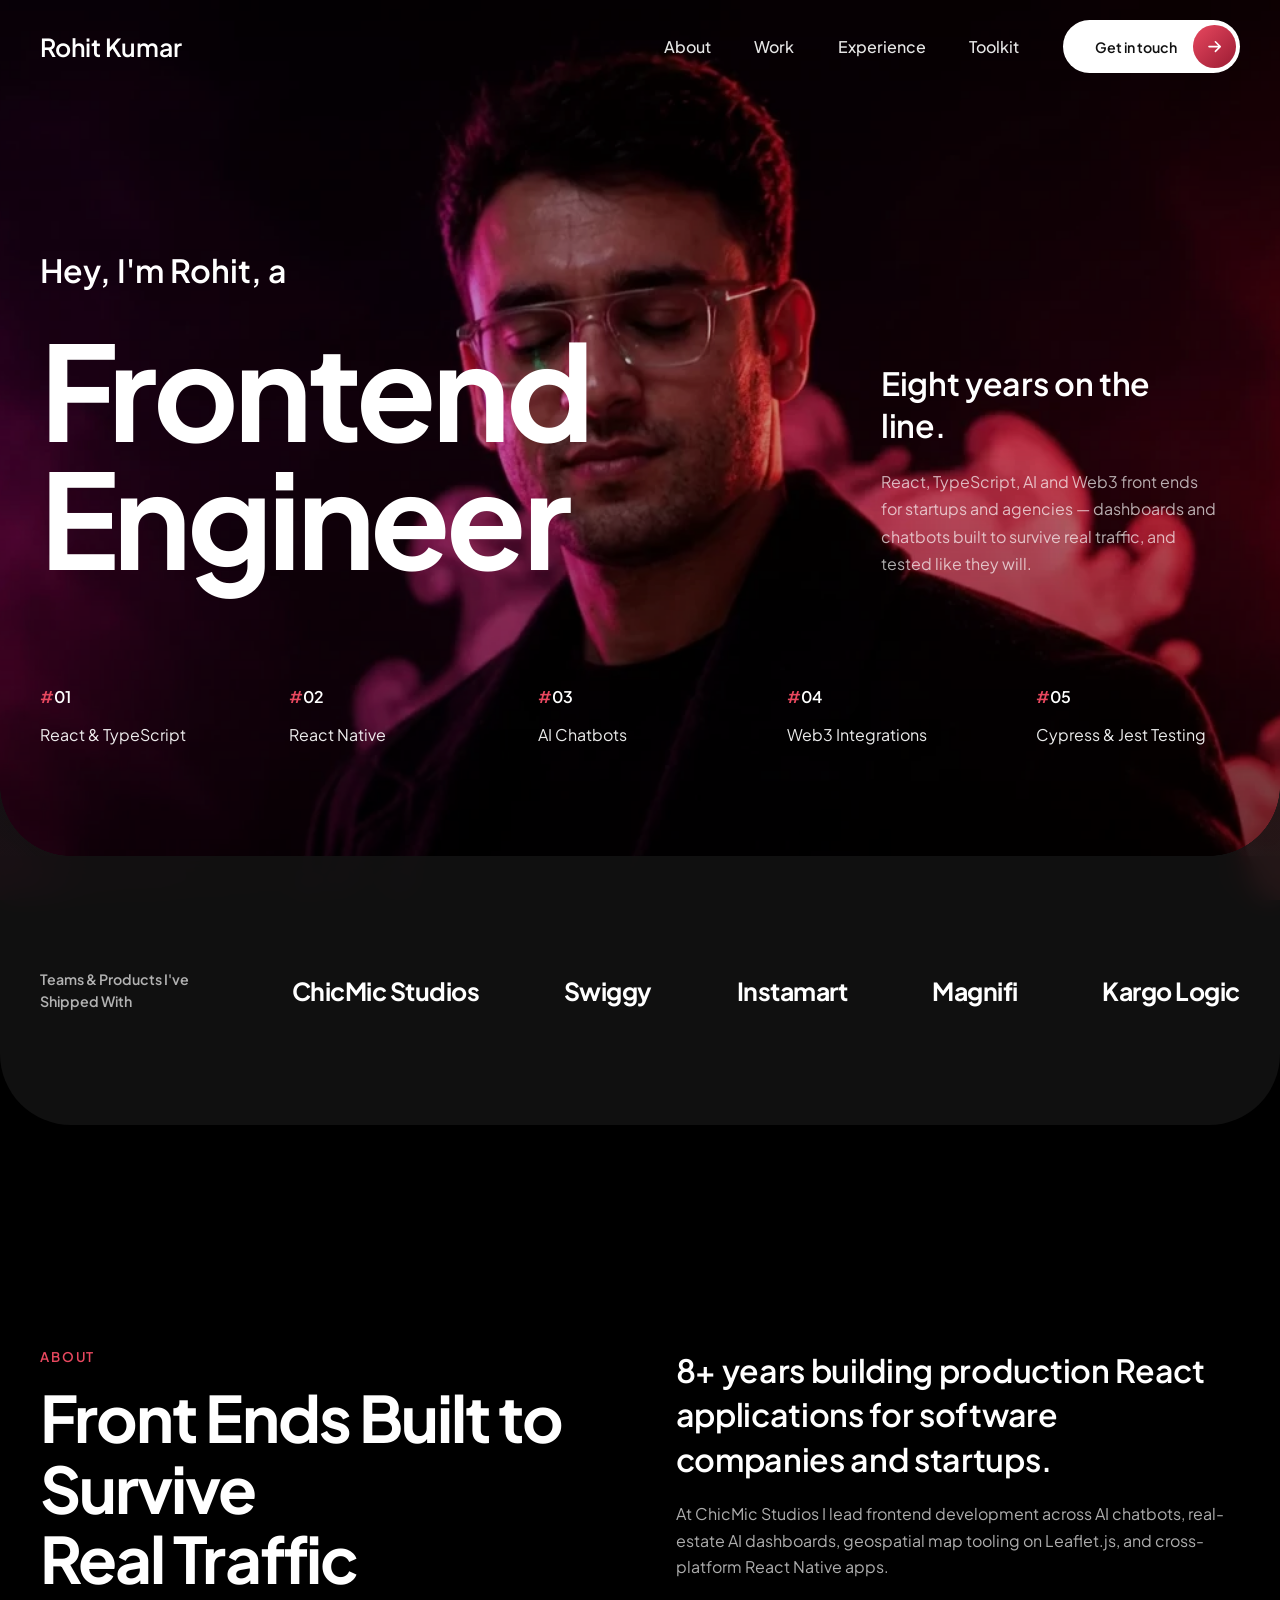
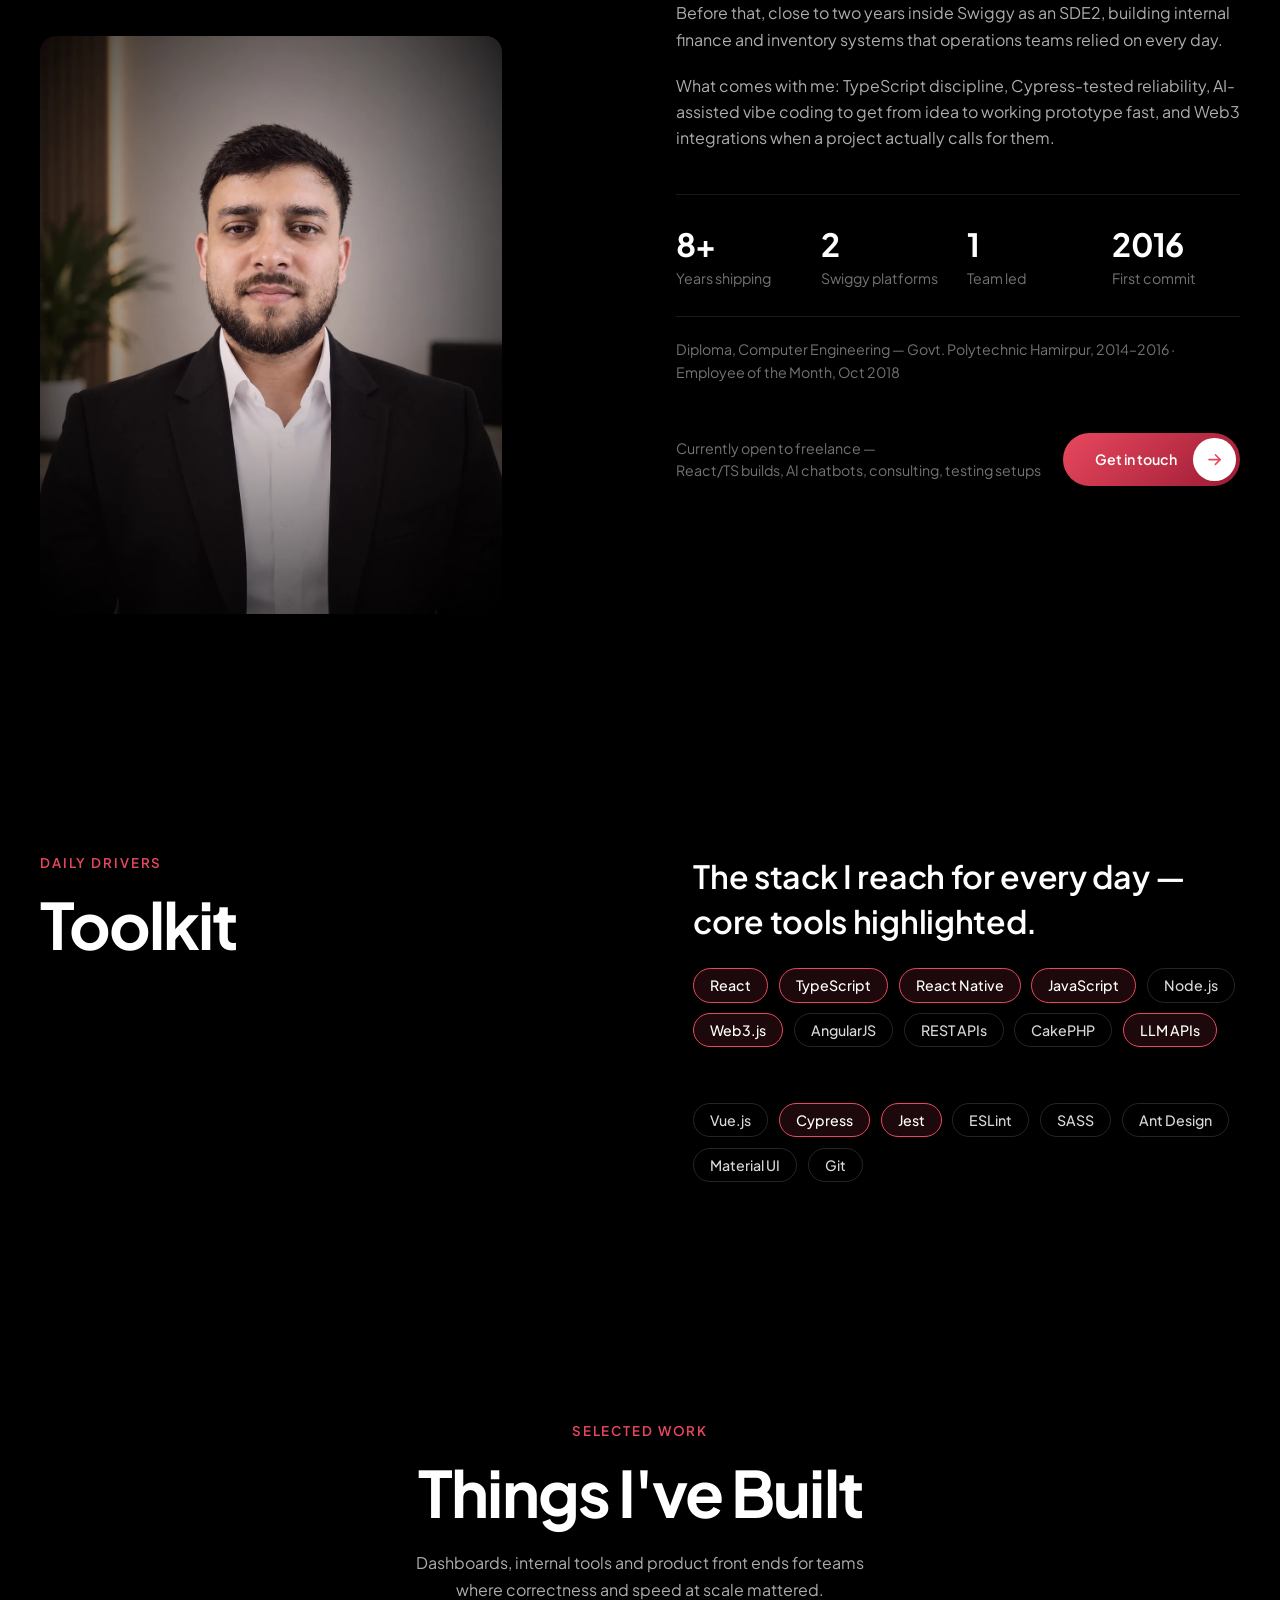
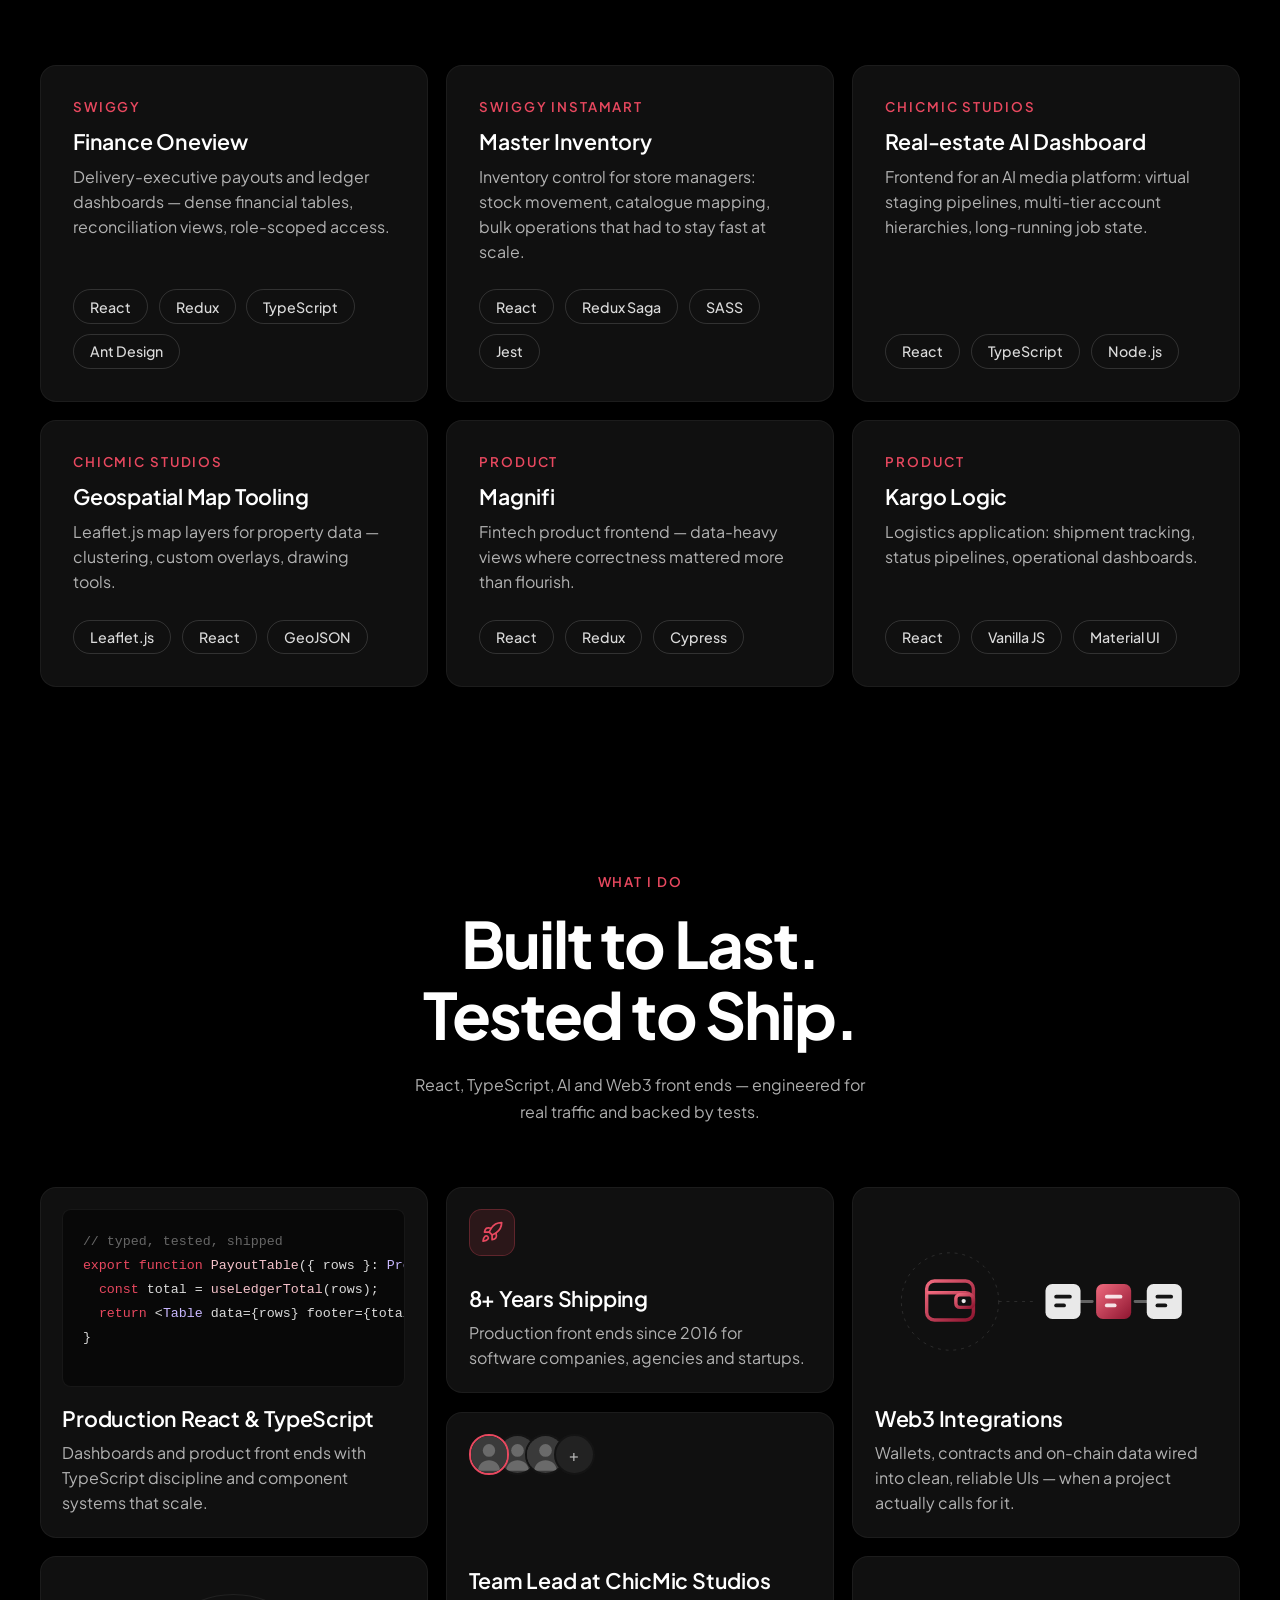
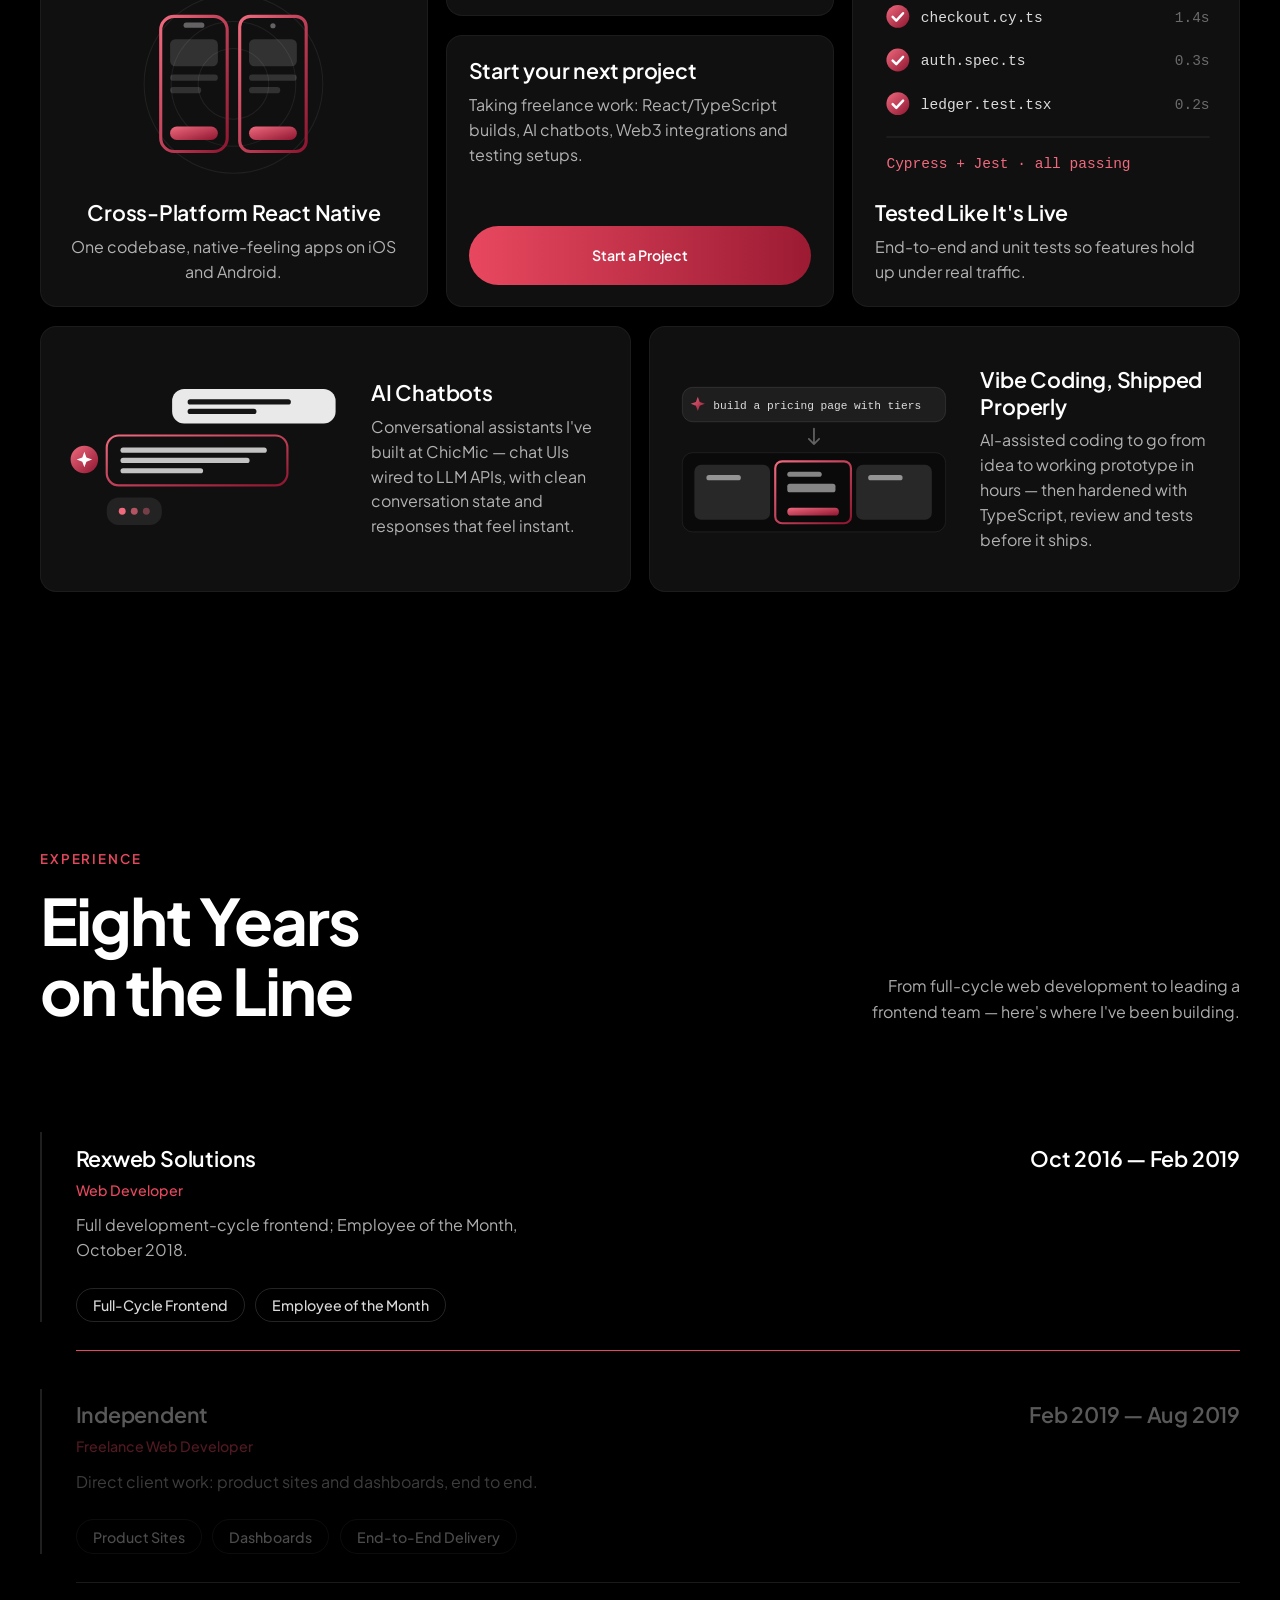
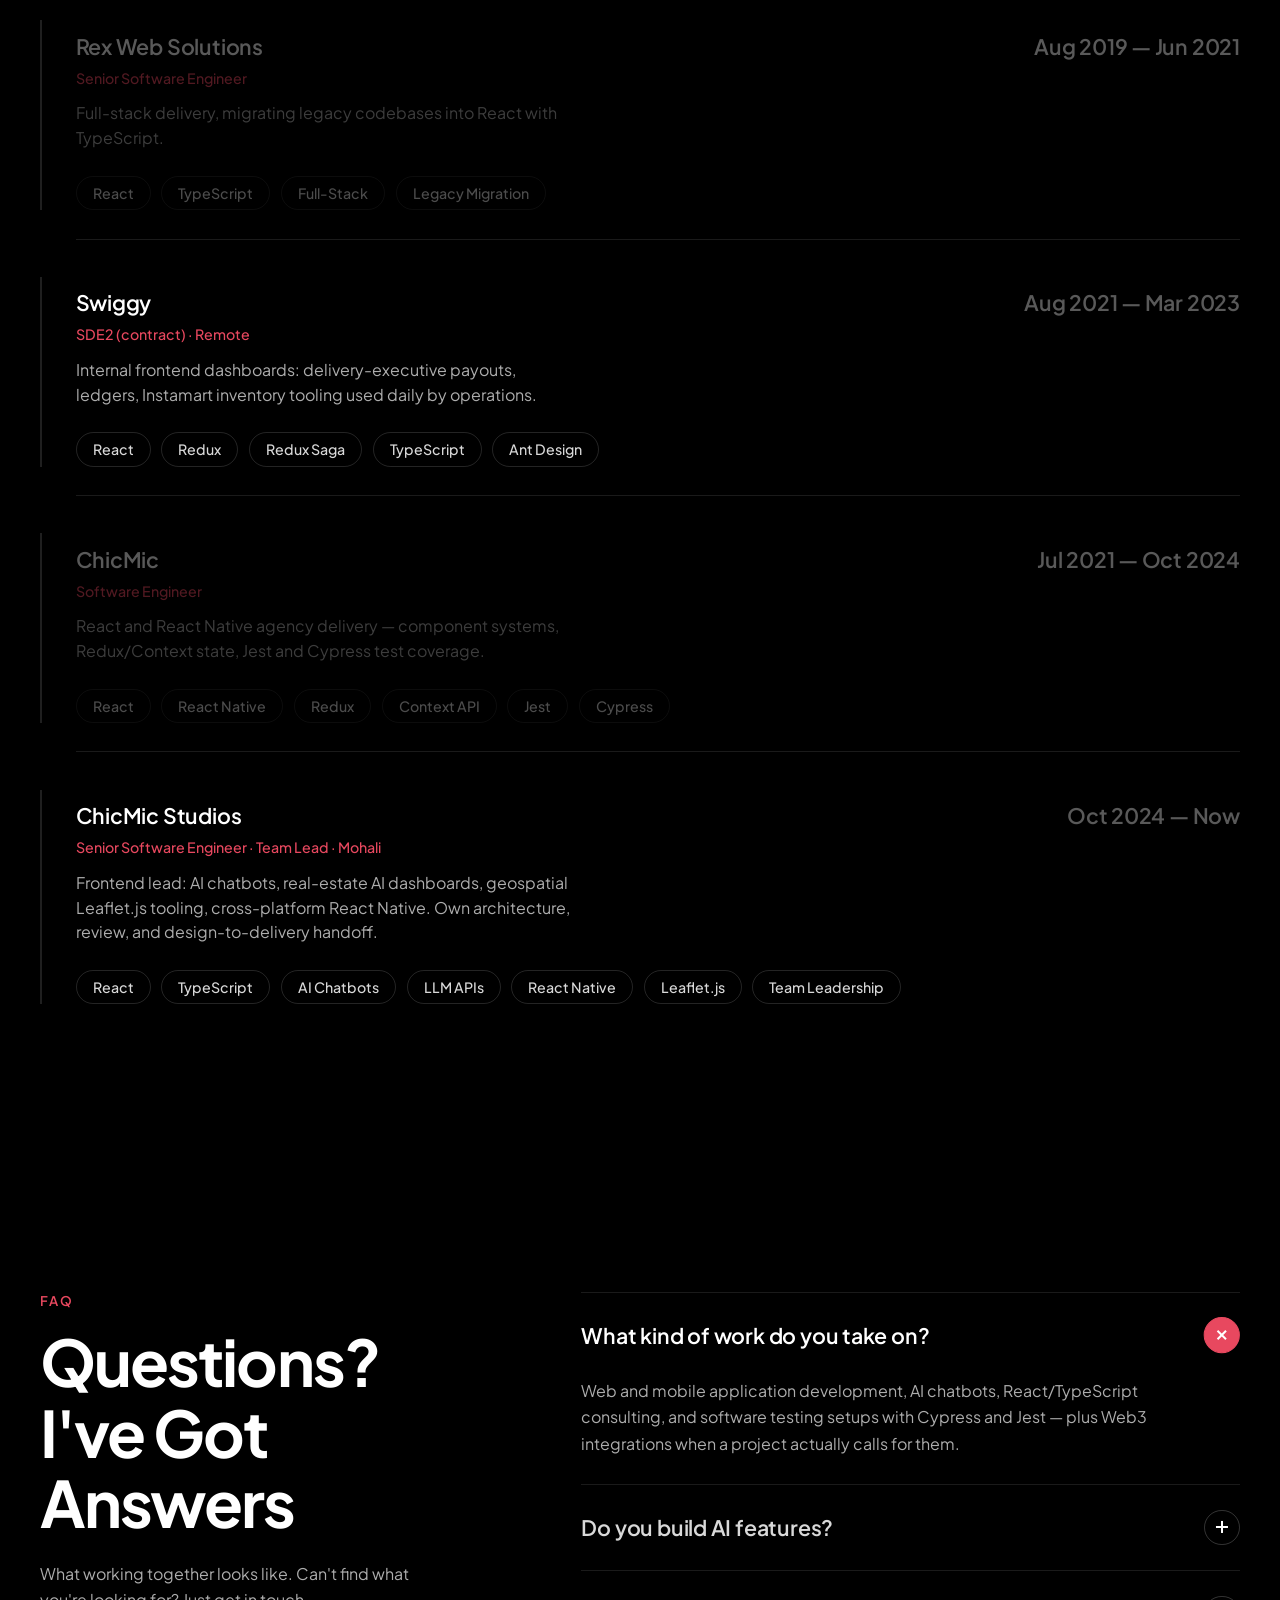
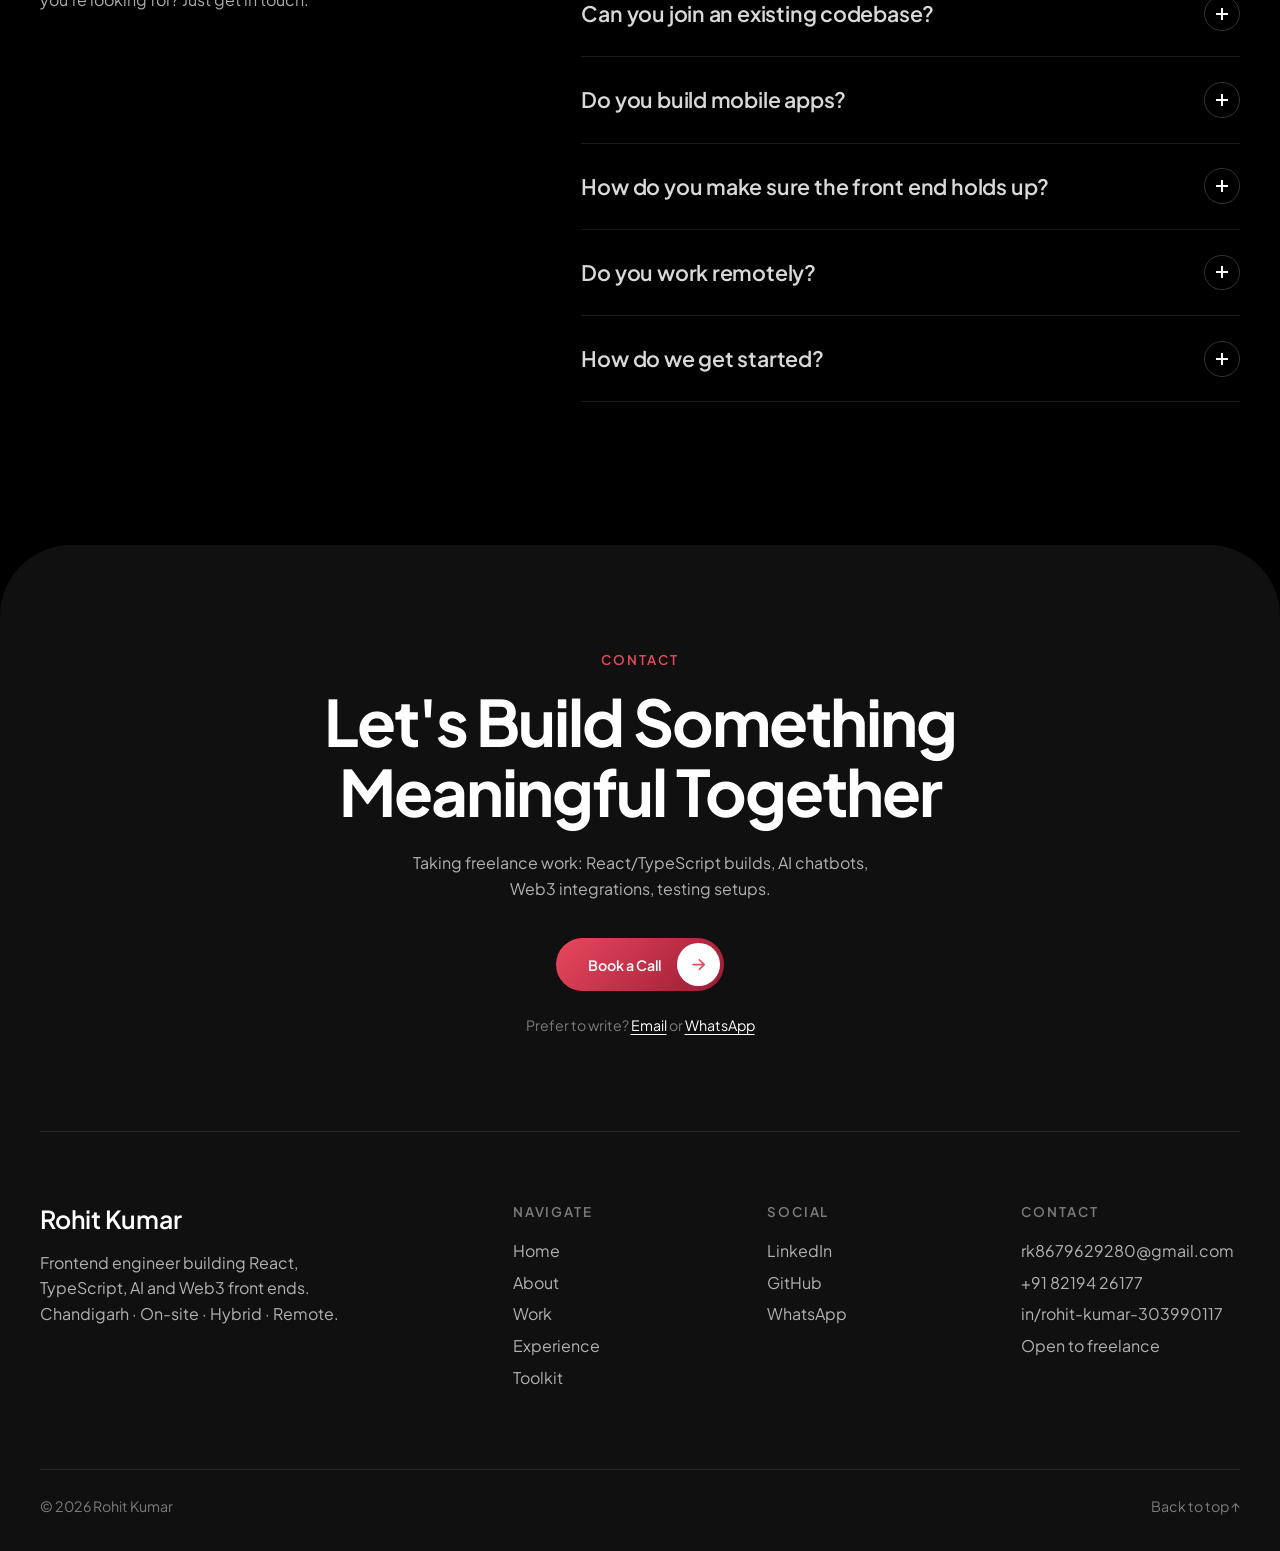
==== commit a9bb032b: "Polish for Awwwards: watermark-free video, reveals, icons, SEO, 404 - Remove the sparkle watermark f" ====
--- a/index.html
+++ b/index.html
@@ -4,11 +4,46 @@
 <meta charset="UTF-8">
 <meta name="viewport" content="width=device-width, initial-scale=1.0">
 <title>Rohit Kumar — Frontend Engineer</title>
-<meta name="description" content="Rohit Kumar, frontend engineer with 8+ years building scalable React, TypeScript and Web3 web apps for startups and agencies. Open to freelance work.">
+<meta name="description" content="Rohit Kumar, frontend engineer with 8+ years building React, TypeScript, AI chatbot and Web3 web apps for startups and agencies. Open to freelance work.">
+<meta name="theme-color" content="#0c0609">
+<link rel="canonical" href="https://programmeroo7.github.io/rohit/">
+<link rel="icon" href="assets/favicon.svg" type="image/svg+xml">
+<link rel="icon" href="assets/favicon-32.png" sizes="32x32" type="image/png">
+<link rel="apple-touch-icon" href="assets/apple-touch-icon.png">
+<meta property="og:type" content="website">
+<meta property="og:url" content="https://programmeroo7.github.io/rohit/">
+<meta property="og:title" content="Rohit Kumar — Frontend Engineer">
+<meta property="og:description" content="Rohit Kumar, frontend engineer with 8+ years building React, TypeScript, AI chatbot and Web3 web apps for startups and agencies. Open to freelance work.">
+<meta property="og:image" content="https://programmeroo7.github.io/rohit/assets/og-image.jpg">
+<meta property="og:image:width" content="1200">
+<meta property="og:image:height" content="630">
+<meta name="twitter:card" content="summary_large_image">
+<meta name="twitter:title" content="Rohit Kumar — Frontend Engineer">
+<meta name="twitter:description" content="Rohit Kumar, frontend engineer with 8+ years building React, TypeScript, AI chatbot and Web3 web apps for startups and agencies. Open to freelance work.">
+<meta name="twitter:image" content="https://programmeroo7.github.io/rohit/assets/og-image.jpg">
+<script type="application/ld+json">
+{
+  "@context": "https://schema.org",
+  "@type": "Person",
+  "name": "Rohit Kumar",
+  "jobTitle": "Frontend Engineer",
+  "url": "https://programmeroo7.github.io/rohit/",
+  "image": "https://programmeroo7.github.io/rohit/assets/portrait-about.webp",
+  "email": "mailto:rk8679629280@gmail.com",
+  "address": { "@type": "PostalAddress", "addressLocality": "Chandigarh", "addressCountry": "IN" },
+  "worksFor": { "@type": "Organization", "name": "ChicMic Studios" },
+  "knowsAbout": ["React", "TypeScript", "React Native", "AI Chatbots", "LLM APIs", "Web3", "Cypress", "Jest"],
+  "sameAs": ["https://www.linkedin.com/in/rohit-kumar-303990117", "https://github.com/programmeroo7"]
+}
+</script>
+<script>
+  // Scroll reveals start hidden only when JS runs and motion is allowed.
+  if (!matchMedia("(prefers-reduced-motion: reduce)").matches) document.documentElement.classList.add("js-reveal");
+</script>
 <link rel="preconnect" href="https://fonts.googleapis.com">
 <link rel="preconnect" href="https://fonts.gstatic.com" crossorigin>
 <link href="https://fonts.googleapis.com/css2?family=Plus+Jakarta+Sans:wght@400;500;600;700&display=swap" rel="stylesheet">
-<link rel="stylesheet" href="style.css?v=5">
+<link rel="stylesheet" href="style.css?v=8">
 </head>
 <body>
 
@@ -330,8 +365,10 @@
             <circle cx="98" cy="156" r="4" opacity="0.4"/>
           </g>
         </svg>
-        <h3>AI Chatbots</h3>
-        <p>Conversational assistants I've built at ChicMic — chat UIs wired to LLM APIs, with clean conversation state and responses that feel instant.</p>
+        <div class="card-text">
+          <h3>AI Chatbots</h3>
+          <p>Conversational assistants I've built at ChicMic — chat UIs wired to LLM APIs, with clean conversation state and responses that feel instant.</p>
+        </div>
       </article>
       <article class="card">
         <svg class="card-graphic" viewBox="0 0 330 190" aria-hidden="true" font-family="'Cascadia Code', Consolas, 'SF Mono', monospace" font-size="13">
@@ -353,8 +390,10 @@
             <rect x="228" y="114" width="40" height="6" rx="3"/>
           </g>
         </svg>
-        <h3>Vibe Coding, Shipped Properly</h3>
-        <p>AI-assisted coding to go from idea to working prototype in hours — then hardened with TypeScript, review and tests before it ships.</p>
+        <div class="card-text">
+          <h3>Vibe Coding, Shipped Properly</h3>
+          <p>AI-assisted coding to go from idea to working prototype in hours — then hardened with TypeScript, review and tests before it ships.</p>
+        </div>
       </article>
     </div>
   </section>
@@ -524,7 +563,7 @@
   <div class="footer-cta">
     <p class="eyebrow">Contact</p>
     <h2 class="section-title">Let's Build Something<br>Meaningful Together</h2>
-    <p class="section-intro">Taking freelance work: React/TypeScript builds, Web3 integrations, testing setups.</p>
+    <p class="section-intro">Taking freelance work: React/TypeScript builds, AI chatbots, Web3 integrations, testing setups.</p>
     <a class="btn btn-accent" href="mailto:rk8679629280@gmail.com?subject=Project%20enquiry" data-calendly>
       Book a Call
       <span class="btn-icon"><svg viewBox="0 0 24 24"><path d="M5 12h14M13 6l6 6-6 6"/></svg></span>
@@ -535,7 +574,7 @@
   <div class="footer-grid">
     <div class="footer-brand">
       <div class="logo">Rohit Kumar</div>
-      <p>Frontend engineer building React, TypeScript and Web3 front ends. Chandigarh · On-site · Hybrid · Remote.</p>
+      <p>Frontend engineer building React, TypeScript, AI and Web3 front ends. Chandigarh · On-site · Hybrid · Remote.</p>
     </div>
     <nav class="footer-col" aria-label="Footer navigation">
       <p class="footer-label">Navigate</p>
@@ -568,6 +607,6 @@
 
 <link href="https://assets.calendly.com/assets/external/widget.css" rel="stylesheet">
 <script src="https://assets.calendly.com/assets/external/widget.js" async></script>
-<script src="script.js?v=4"></script>
+<script src="script.js?v=10"></script>
 </body>
 </html>
--- a/style.css
+++ b/style.css
@@ -502,8 +502,27 @@
   gap: calc(21 * var(--u));
 }
 
+/* Wide feature cards: graphic left, text right, same height as the bento cards. */
 .bento-row .card {
-  min-height: calc(380 * var(--u));
+  flex-direction: row;
+  align-items: center;
+  gap: calc(28 * var(--u));
+  min-height: calc(300 * var(--u));
+}
+
+.bento-row .card-graphic {
+  flex: 0 0 52%;
+  height: auto;
+  margin-bottom: 0;
+}
+
+.bento-row .card-text {
+  flex: 1;
+  min-width: 0;
+}
+
+.bento-row .card-text h3 {
+  margin-top: 0;
 }
 
 .bento-col {
@@ -1084,6 +1103,72 @@
   }
 }
 
+/* Lenis smooth scrolling (desktop) */
+html.lenis,
+html.lenis body {
+  height: auto;
+}
+
+.lenis.lenis-smooth {
+  scroll-behavior: auto !important;
+}
+
+/* ---------- scroll reveals ---------- */
+
+/* Uses `translate` (not `transform`) so it doesn't fight the cards' hover lift. */
+.js-reveal :is(.hero-hey, .hero-heading h1, .hero-tagline, .stat, .eyebrow, .section-title, .section-intro,
+  .behind-text, .about-copy p, .portrait, .about-stats > div, .card, .work-card, .step, .faq-item,
+  .brand, .toolkit li, .footer-cta > *, .footer-col) {
+  opacity: 0;
+}
+
+.js-reveal .is-visible {
+  animation: reveal-up 0.9s cubic-bezier(0.22, 1, 0.36, 1) var(--d, 0ms) both;
+}
+
+@keyframes reveal-up {
+  from {
+    opacity: 0;
+    translate: 0 28px;
+  }
+  to {
+    opacity: 1;
+    translate: 0 0;
+  }
+}
+
+/* ---------- card spotlight ---------- */
+
+.card,
+.work-card {
+  position: relative;
+}
+
+.card::after,
+.work-card::after {
+  content: "";
+  position: absolute;
+  inset: 0;
+  border-radius: inherit;
+  background: radial-gradient(420px circle at var(--mx, 50%) var(--my, 50%), rgba(232, 72, 95, 0.13), transparent 45%);
+  opacity: 0;
+  transition: opacity 0.4s ease;
+  pointer-events: none;
+}
+
+.card:hover::after,
+.work-card:hover::after {
+  opacity: 1;
+}
+
+.card:hover {
+  border-color: rgba(232, 72, 95, 0.3);
+}
+
+.card {
+  transition: border-color 0.3s ease;
+}
+
 /* ---------- small screens ---------- */
 
 @media (max-width: 800px) {
@@ -1194,6 +1279,17 @@
     gap: 14px;
   }
 
+  .bento-row .card {
+    flex-direction: column;
+    align-items: stretch;
+  }
+
+  .bento-row .card-graphic {
+    flex: 1;
+    height: auto;
+    margin-bottom: 12px;
+  }
+
   .card {
     min-height: 260px;
     padding: 20px;
